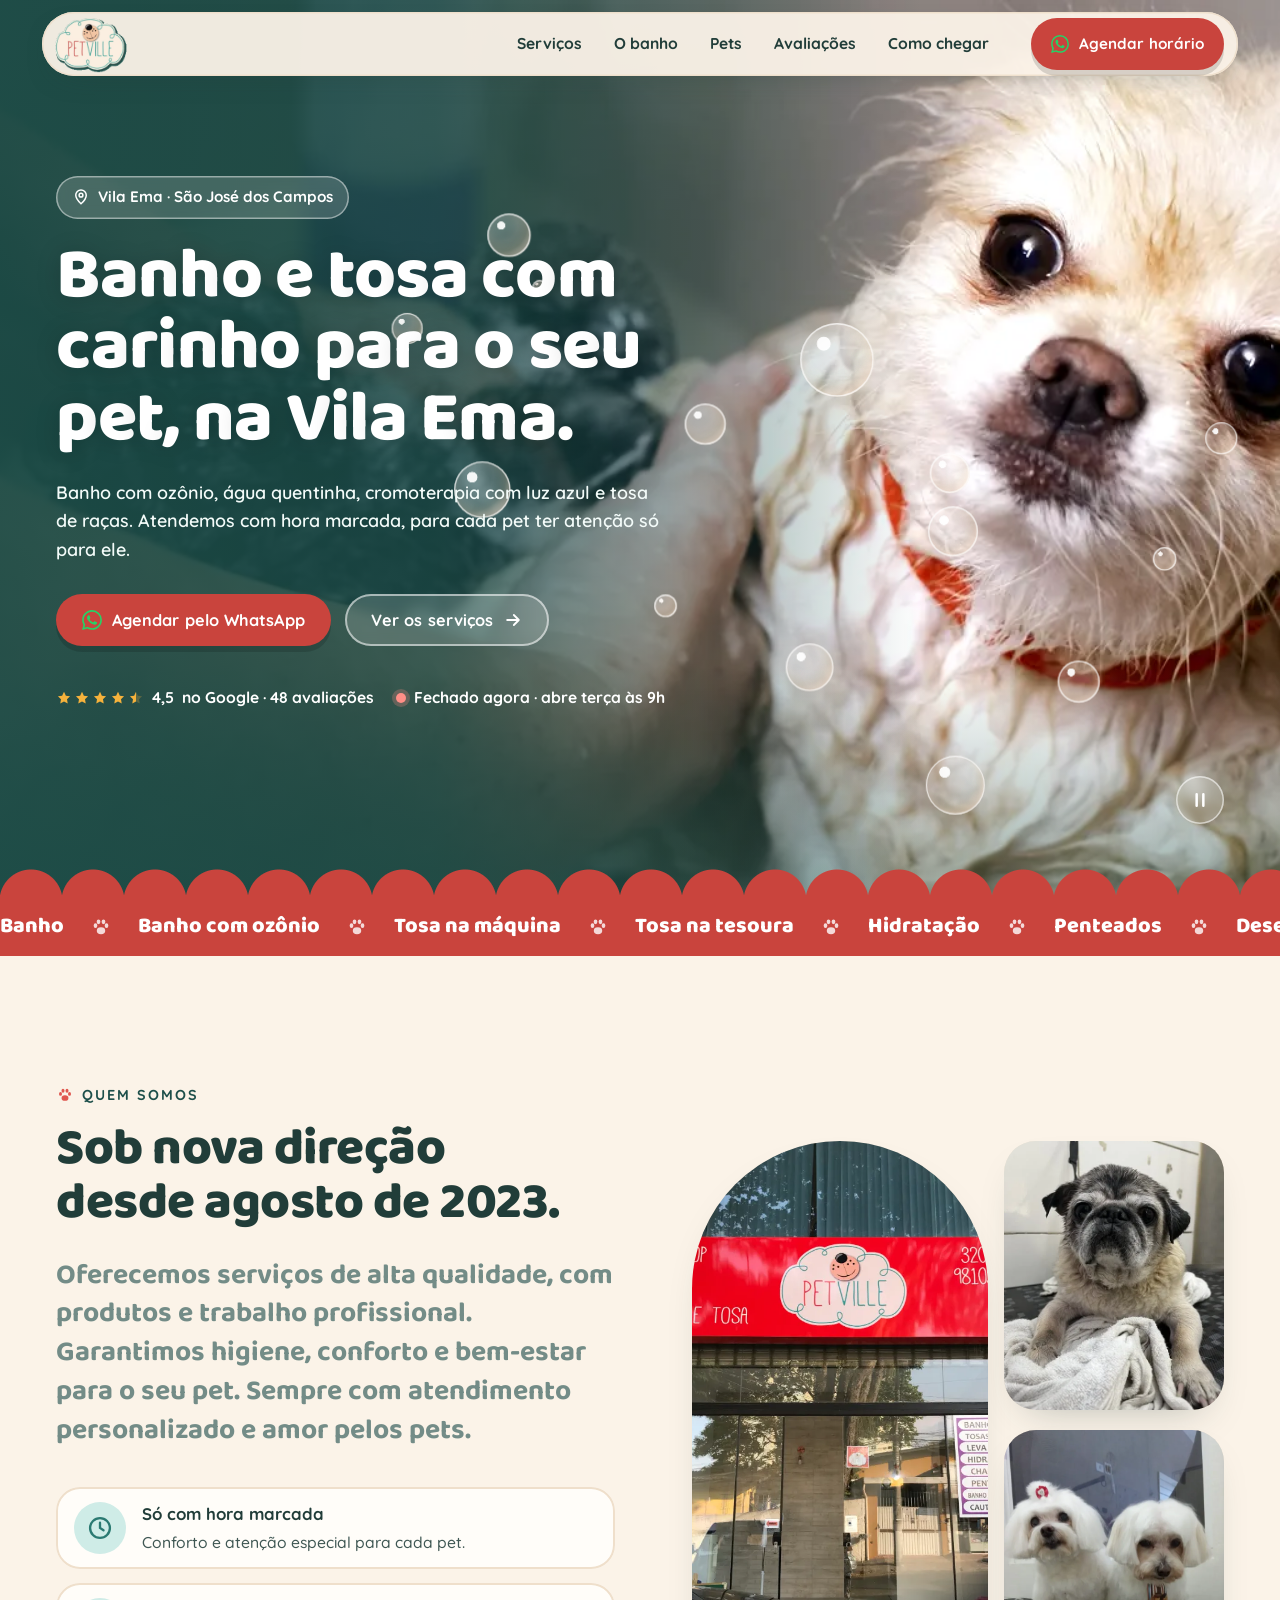
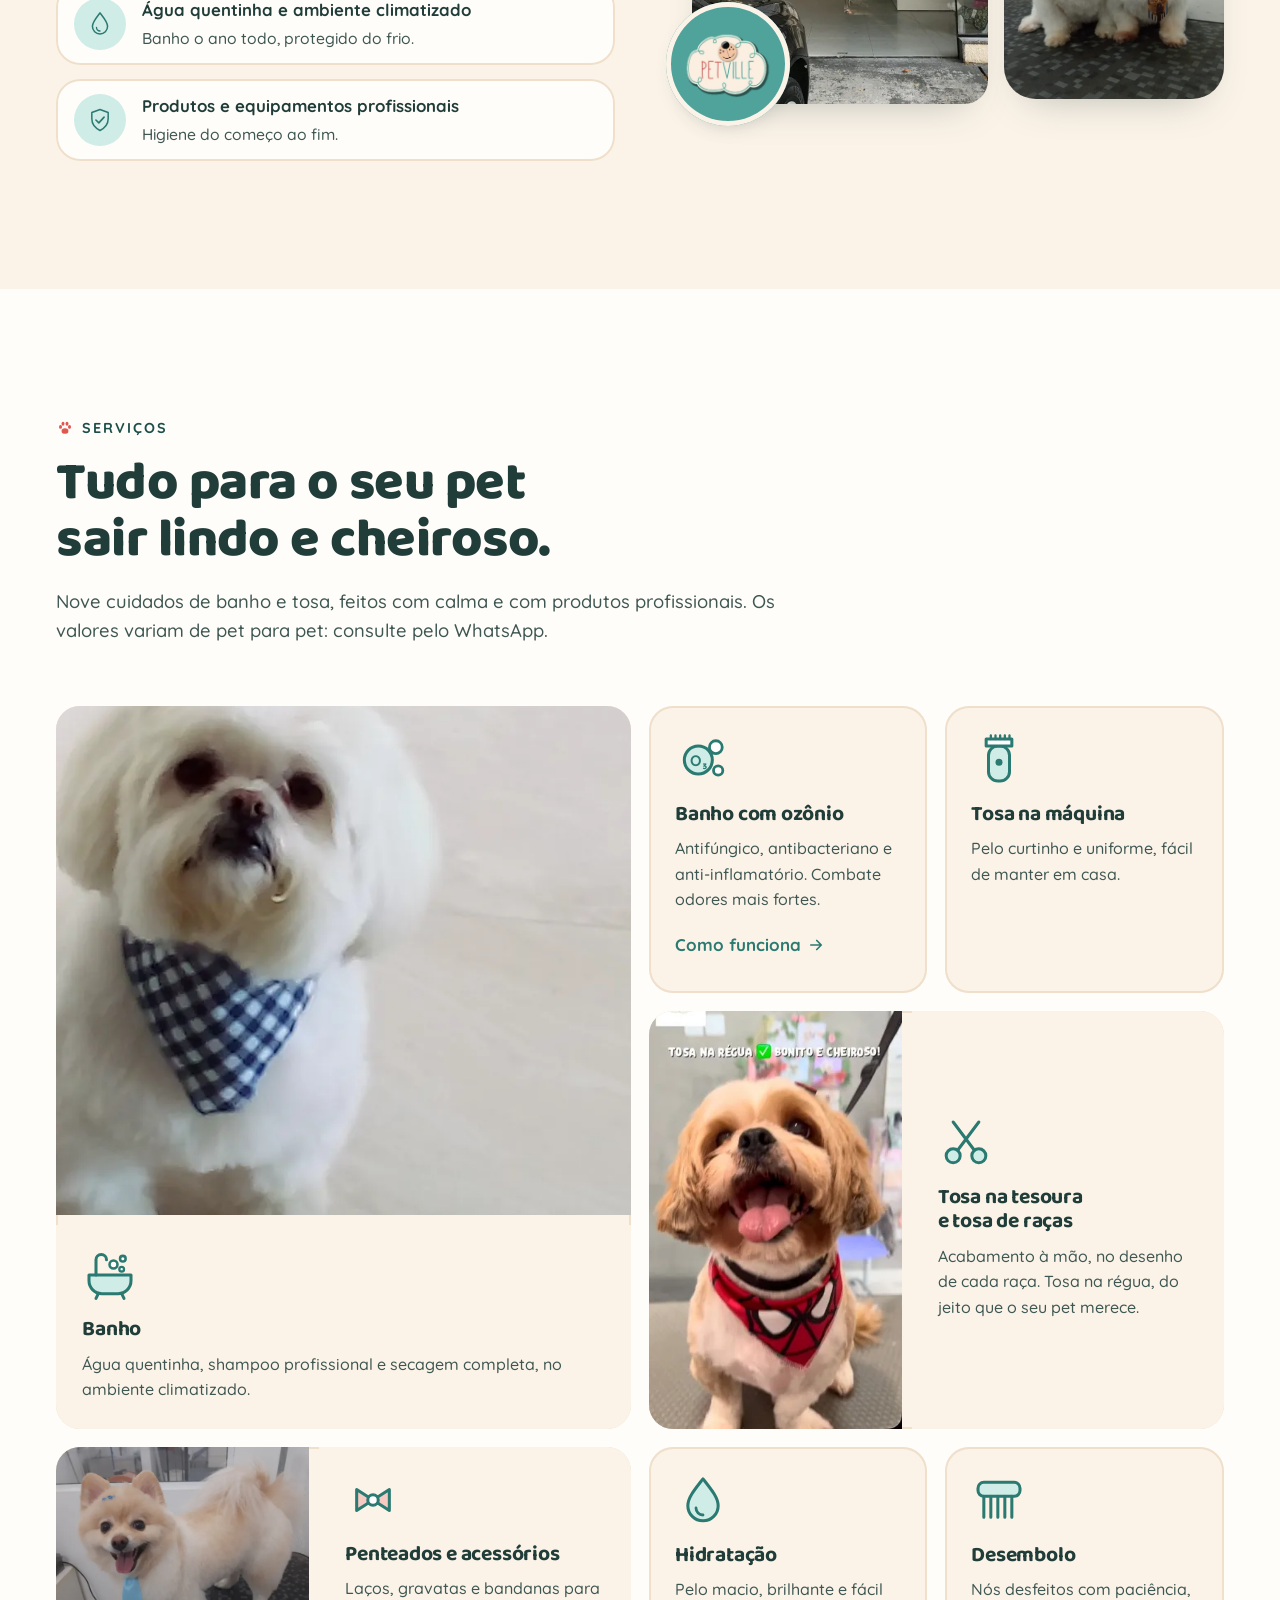
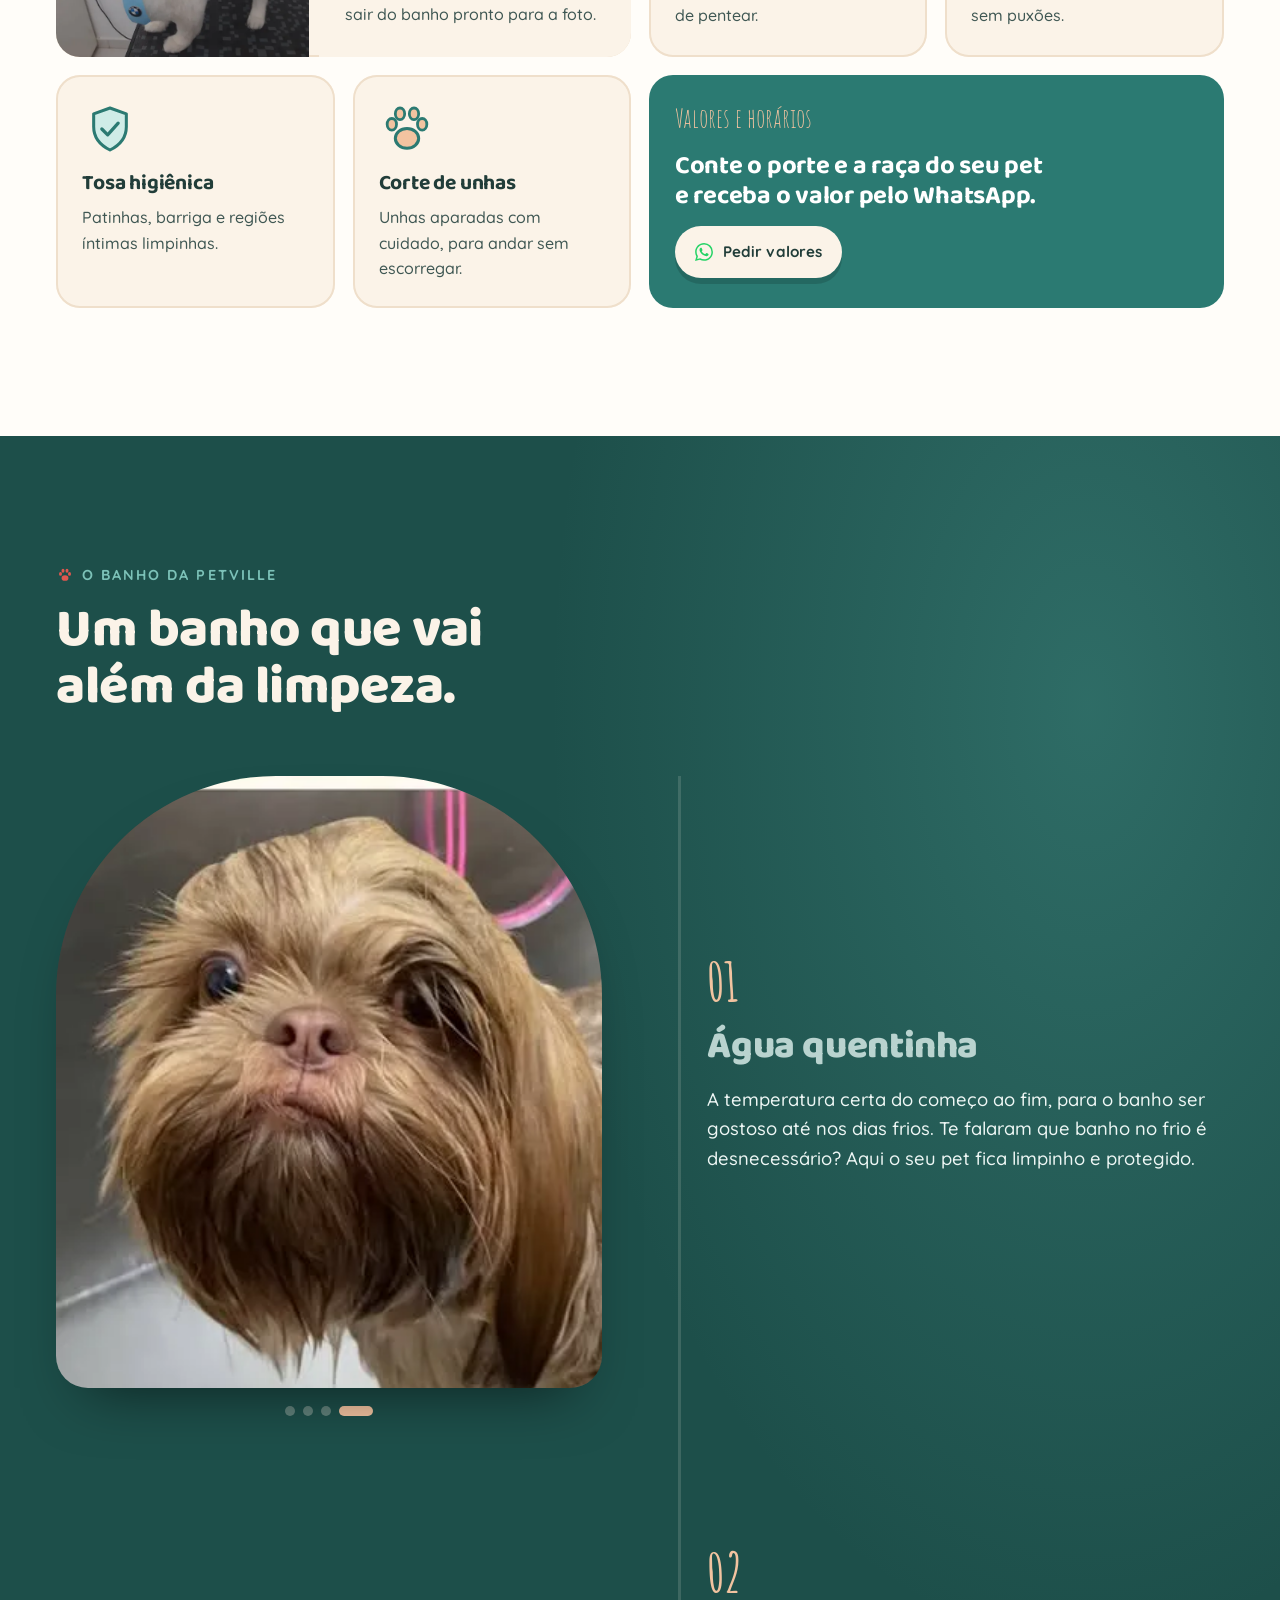
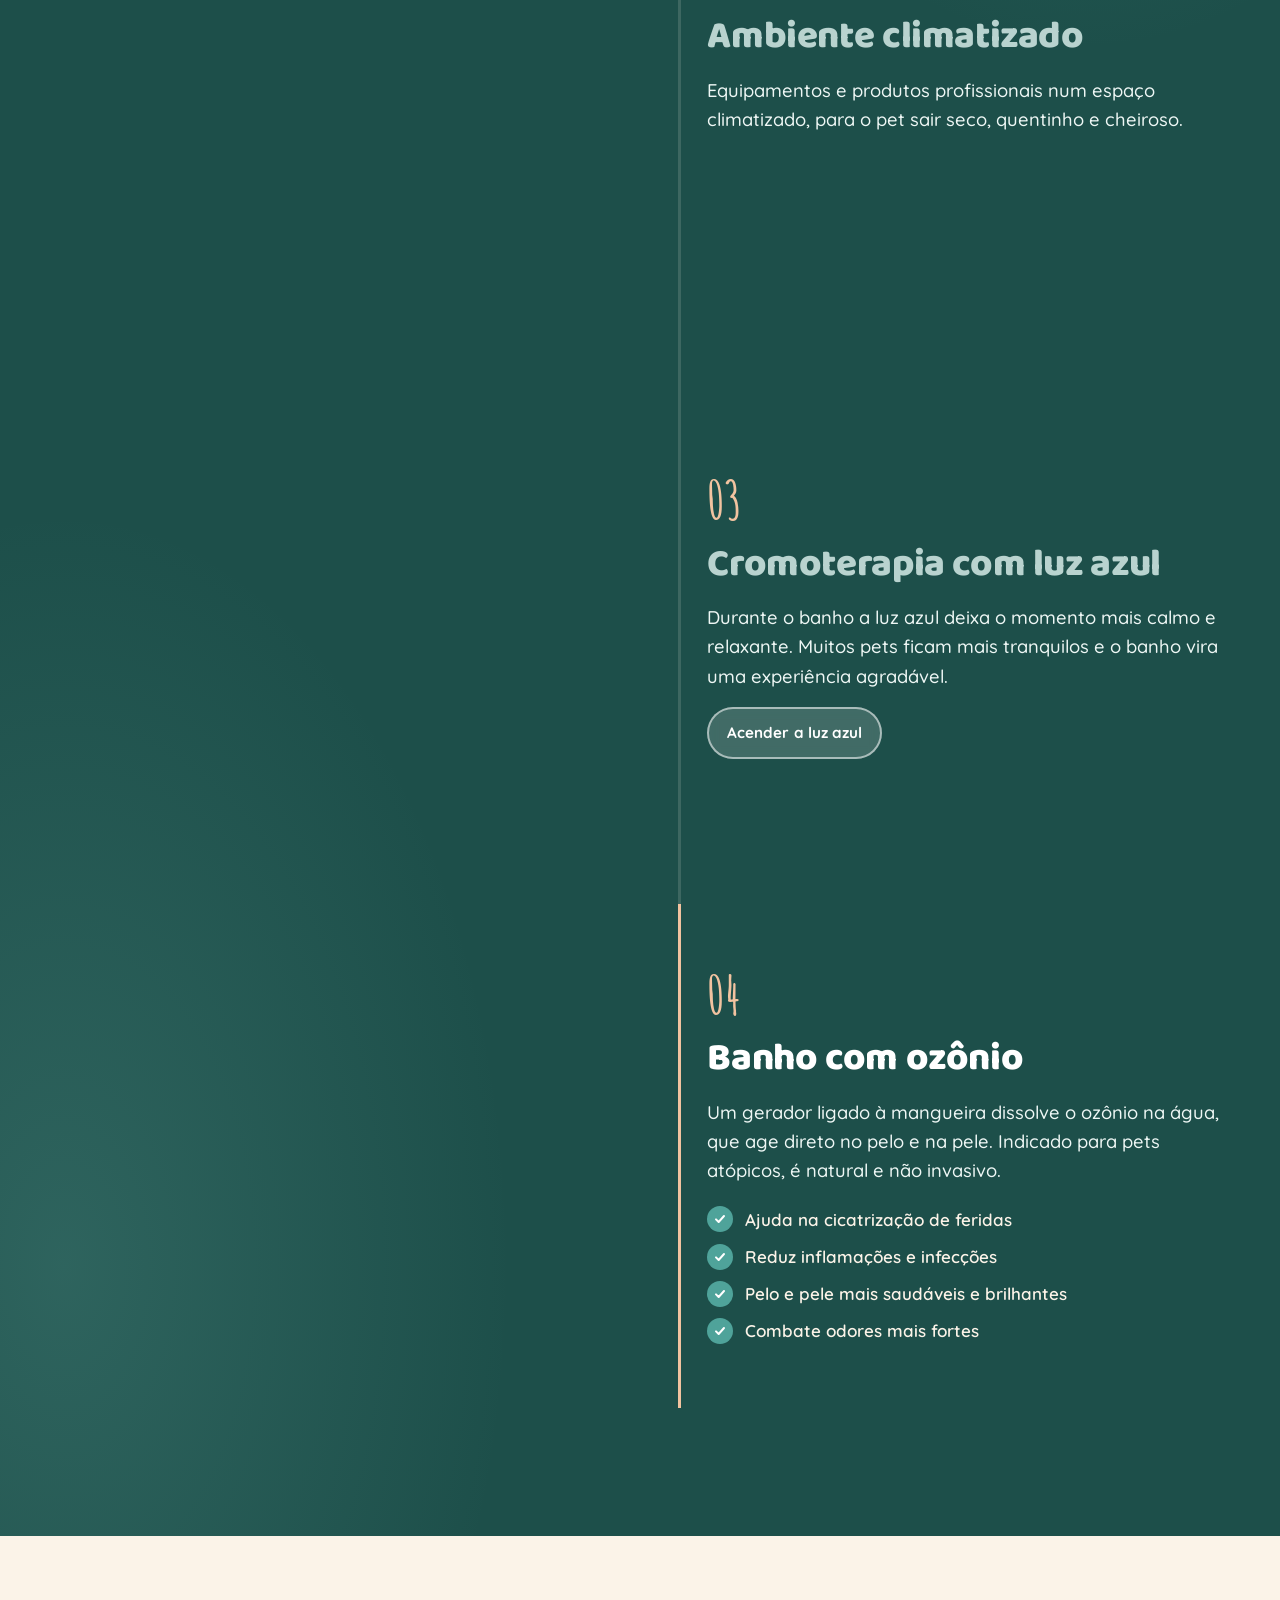
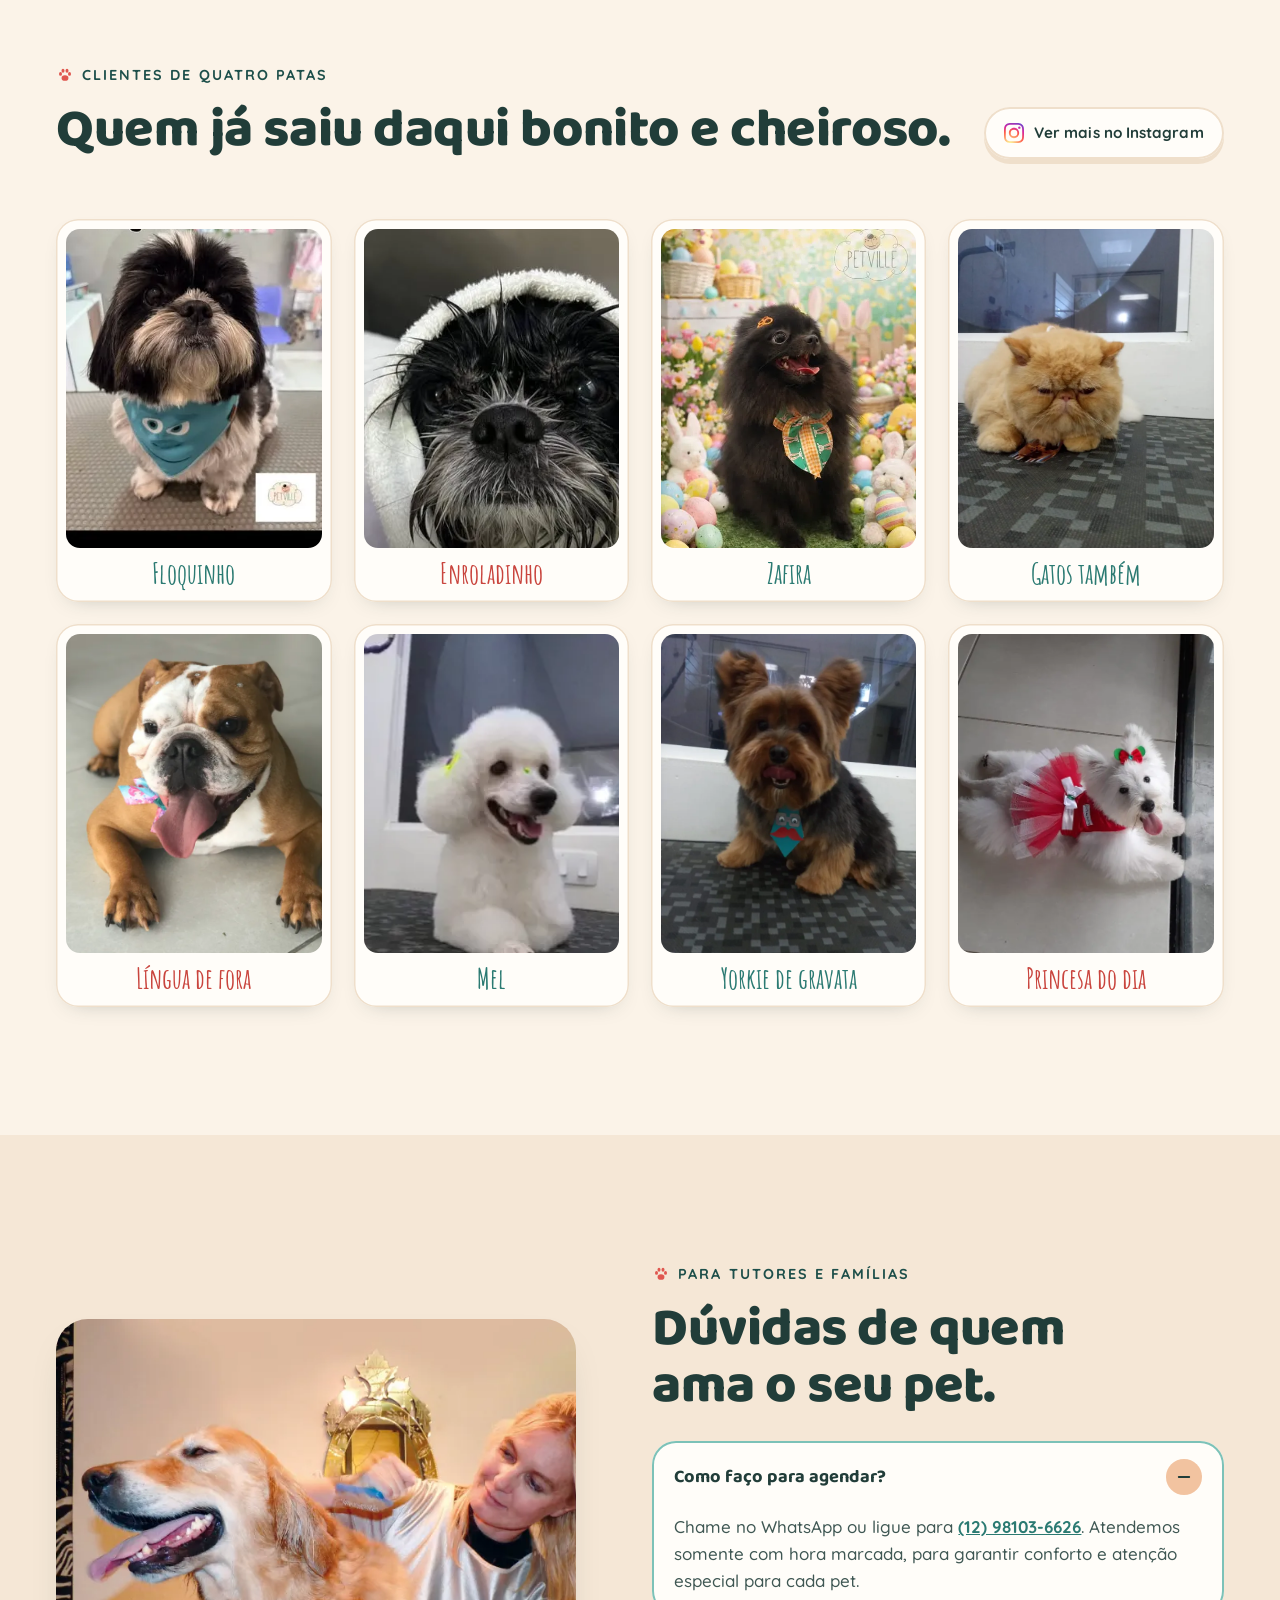
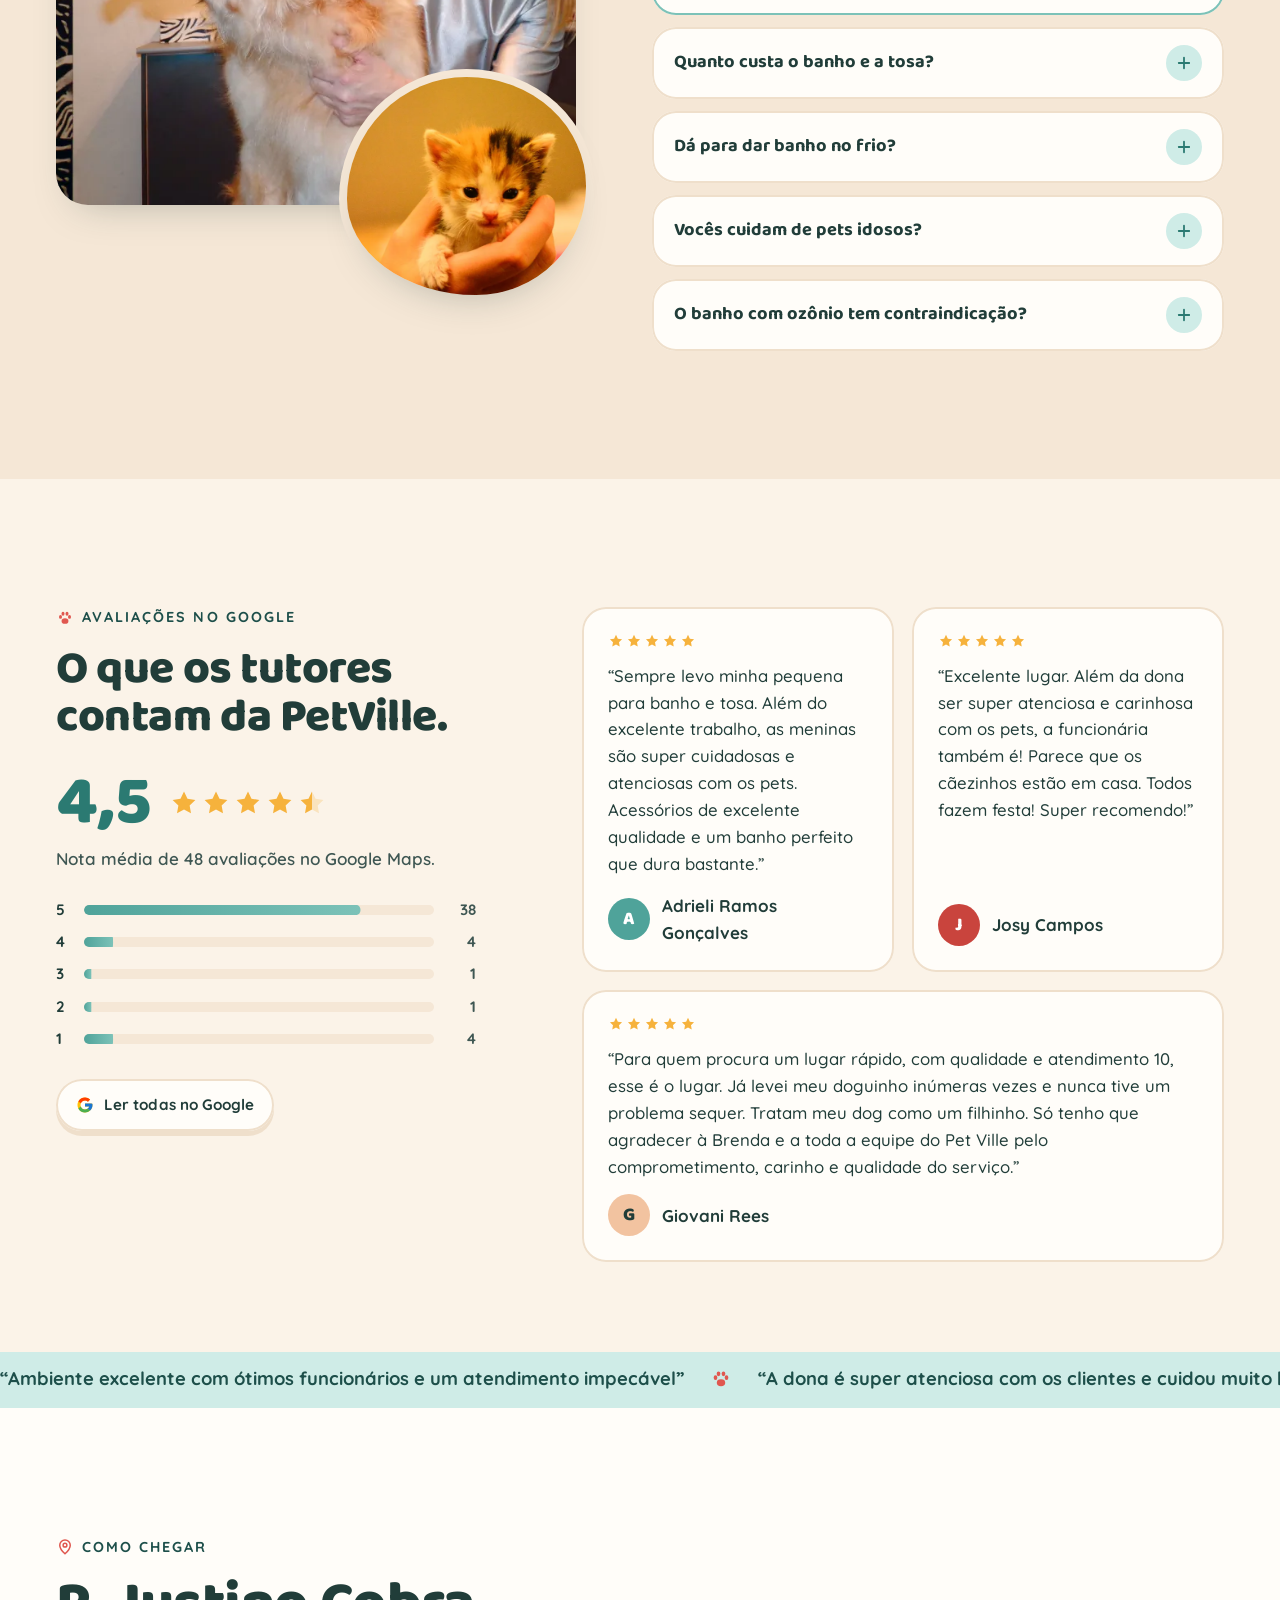
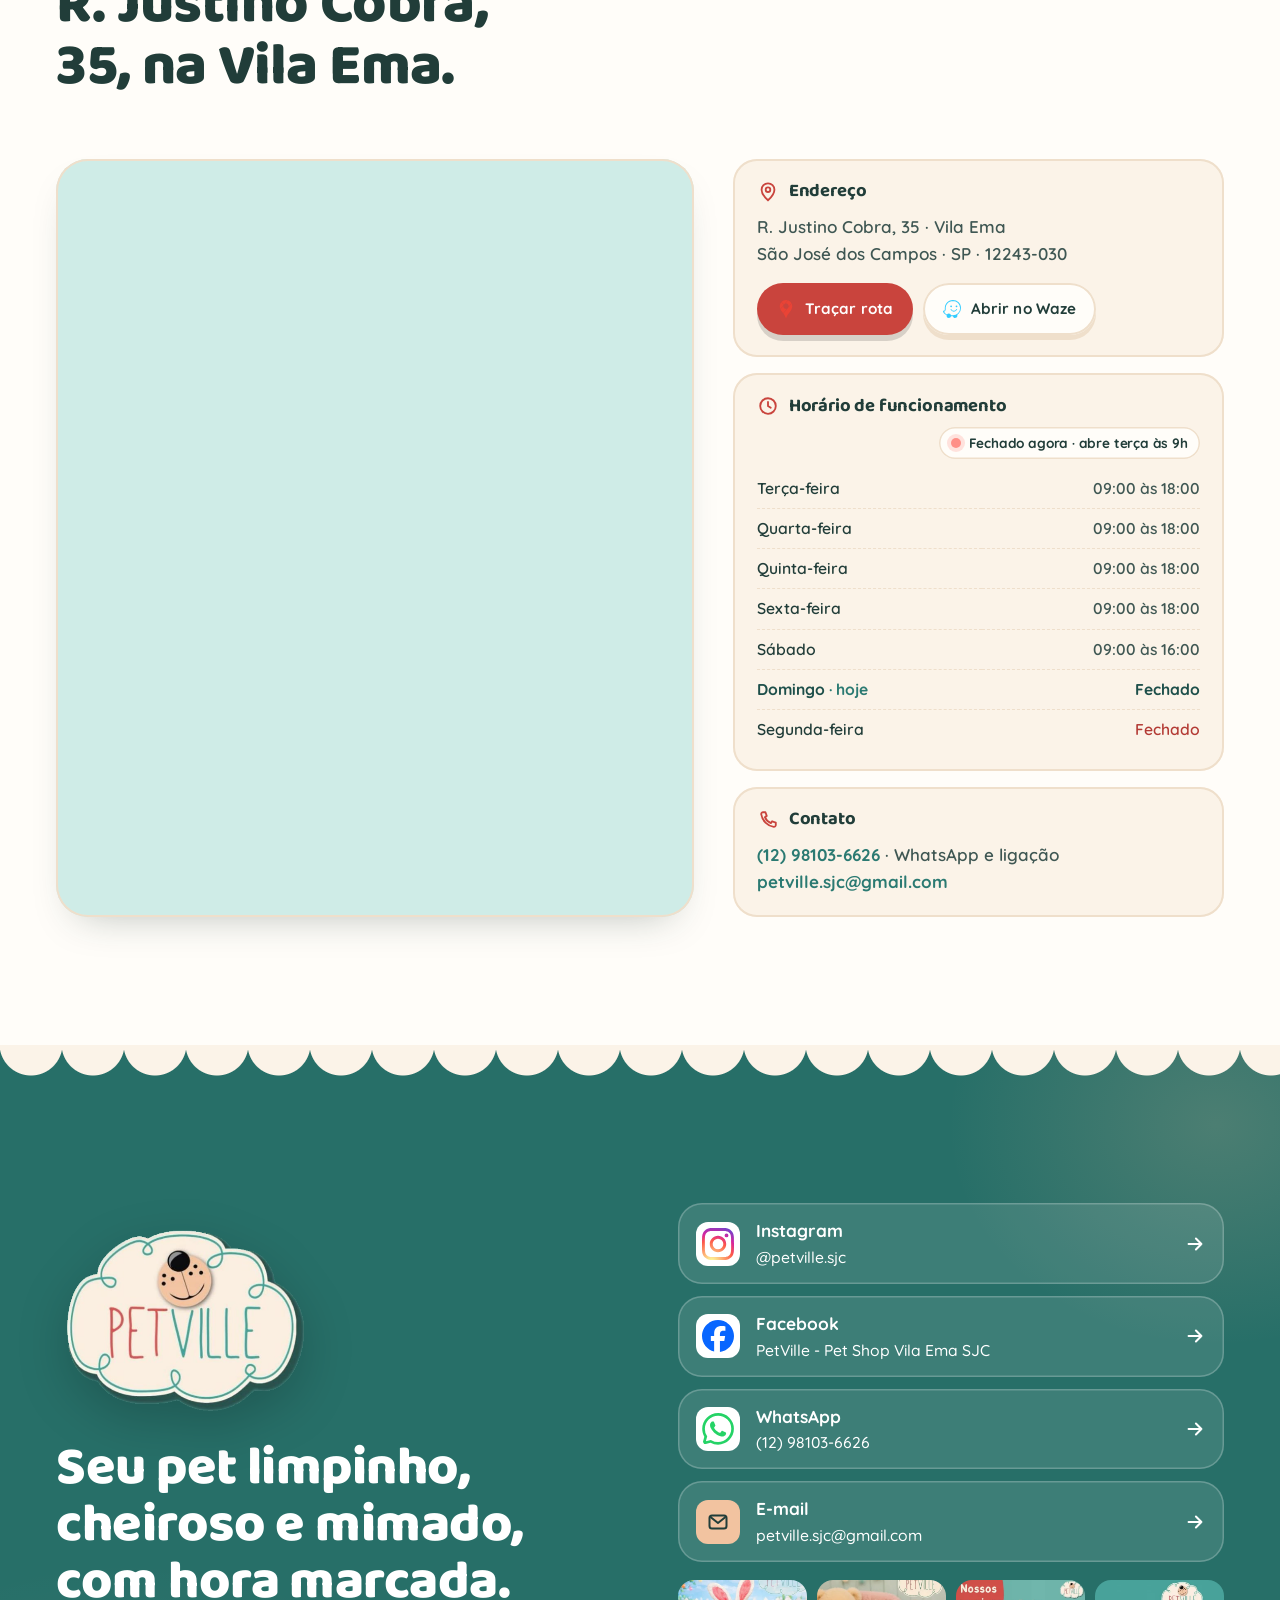
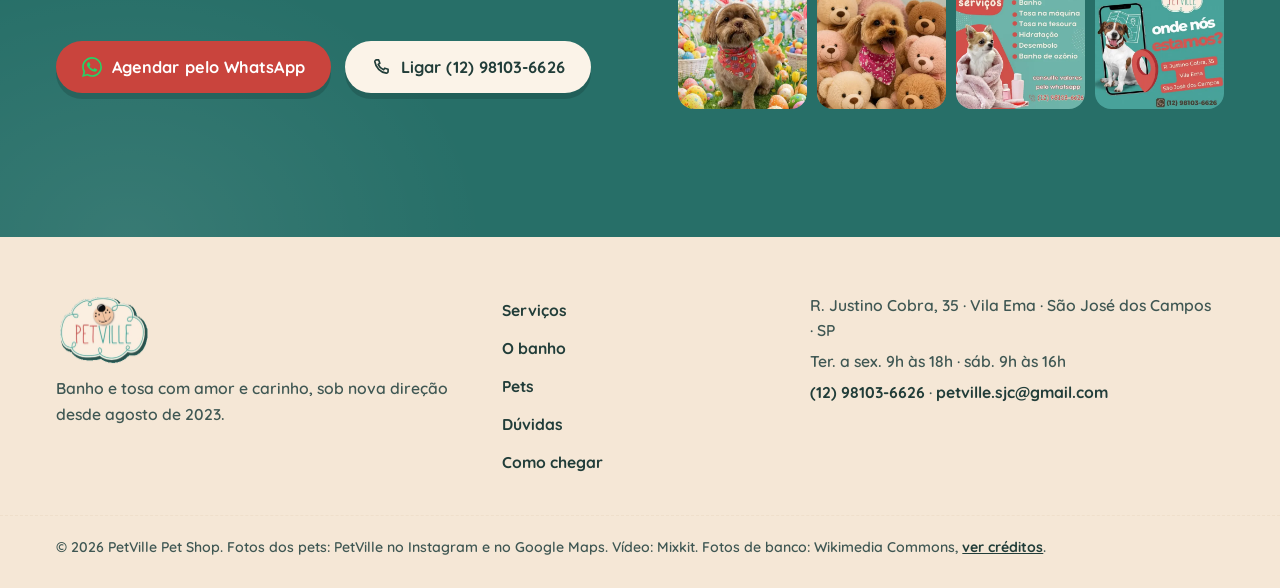
==== index.html @ aad0b42f "Site da PetVille Pet Shop Co-Authored-By: Claude Opus 5.5 <noreply@anthropic.com>" ====
<!doctype html>
<html lang="pt-BR" data-type="place" data-radius="round">
<head>
<meta charset="utf-8">
<meta name="viewport" content="width=device-width, initial-scale=1, viewport-fit=cover">
<title>PetVille Pet Shop · Banho e tosa com carinho na Vila Ema, São José dos Campos</title>
<meta name="description" content="Pet shop na Vila Ema, em São José dos Campos: banho com ozônio, água quentinha, cromoterapia com luz azul, tosa na máquina e na tesoura, hidratação e penteados. Sob nova direção desde agosto de 2023. Nota 4,5 no Google.">
<meta name="page-type" content="place">
<meta name="site-kind" content="other">
<meta name="page-kind" content="place">
<meta name="theme-color" content="#4fa39a">
<meta property="og:type" content="website">
<meta property="og:locale" content="pt_BR">
<meta property="og:title" content="PetVille Pet Shop · Banho e tosa com carinho na Vila Ema">
<meta property="og:description" content="Banho com ozônio, cromoterapia, tosa de raças, hidratação e penteados, sempre com hora marcada. R. Justino Cobra, 35, Vila Ema, São José dos Campos.">
<meta property="og:url" content="https://gustavox222.github.io/pet-ville/">
<meta property="og:image" content="https://gustavox222.github.io/pet-ville/share.jpg">
<link rel="canonical" href="https://gustavox222.github.io/pet-ville/">
<meta name="twitter:card" content="summary_large_image">
<link rel="icon" href="img/logo-square-180.png?v=1" type="image/png">
<link rel="apple-touch-icon" href="img/logo-square-180.png?v=1">
<link rel="preconnect" href="https://fonts.googleapis.com">
<link rel="preconnect" href="https://fonts.gstatic.com" crossorigin>
<link href="https://fonts.googleapis.com/css2?family=Amatic+SC:wght@700&family=Baloo+2:wght@600;700;800&family=Quicksand:wght@500;600;700&display=swap" rel="stylesheet">
<link rel="preload" as="image" href="img/hero-poster.webp?v=1">
<link rel="stylesheet" href="css/style.css?v=1">
<script>(function(d){d.classList.add('js','m-enter');if(window.matchMedia&&matchMedia('(prefers-reduced-motion: reduce)').matches)d.classList.add('reduce');setTimeout(function(){d.classList.add('ready');},3500);})(document.documentElement);</script>
<script type="application/ld+json">
{
  "@context": "https://schema.org",
  "@type": "PetStore",
  "name": "PetVille Pet Shop",
  "alternateName": "Pet Ville",
  "image": "https://gustavox222.github.io/pet-ville/share.jpg",
  "logo": "https://gustavox222.github.io/pet-ville/img/logo-square.png",
  "url": "https://gustavox222.github.io/pet-ville/",
  "telephone": "+55-12-98103-6626",
  "email": "petville.sjc@gmail.com",
  "description": "Sob nova direção desde agosto de 2023. Banho, banho com ozônio, tosa na máquina e na tesoura, tosa higiênica, hidratação, desembolo, penteados e corte de unhas.",
  "address": {"@type": "PostalAddress", "streetAddress": "R. Justino Cobra, 35 - Vila Ema", "addressLocality": "São José dos Campos", "addressRegion": "SP", "postalCode": "12243-030", "addressCountry": "BR"},
  "geo": {"@type": "GeoCoordinates", "latitude": -23.2055615, "longitude": -45.8999769},
  "openingHoursSpecification": [
    {"@type": "OpeningHoursSpecification", "dayOfWeek": ["Tuesday","Wednesday","Thursday","Friday"], "opens": "09:00", "closes": "18:00"},
    {"@type": "OpeningHoursSpecification", "dayOfWeek": "Saturday", "opens": "09:00", "closes": "16:00"}
  ],
  "aggregateRating": {"@type": "AggregateRating", "ratingValue": "4.5", "reviewCount": "48"},
  "sameAs": ["https://www.instagram.com/petville.sjc/", "https://www.facebook.com/p/PetVille-Pet-Shop-Vila-Ema-SJC-61555974672707/"]
}
</script>
</head>
<body>
<!-- PetVille Pet Shop · place · cores da própria logo: verde-água #4fa39a, creme da nuvem #fbf3e8, coral do "PET" #e0574f, pêssego do focinho #f2c3a0
     Baloo 2 (títulos, redonda e fofa) + Quicksand (texto) + Amatic SC (o traço fino e alto do letreiro da logo, só em etiquetas)
     Hero: vídeo de banho em tela cheia (Mixkit) + borda de nuvem + bolhas de sabão que estouram no toque
     Momentos: (1) a biografia que se colore palavra por palavra; (2) o banho em quatro capítulos com a foto que troca e a luz azul que acende.
     21st-style: bento de serviços com holofote no cursor, faixa corrida de serviços e de elogios, acordeão com mola (Motion). -->
<a class="skip" href="#conteudo">Pular para o conteúdo</a>

<svg width="0" height="0" style="position:absolute" aria-hidden="true">
  <symbol id="i-arrow" viewBox="0 0 24 24"><path d="M5 12h14M13 6l6 6-6 6" fill="none" stroke="currentColor" stroke-width="2.2" stroke-linecap="round" stroke-linejoin="round"/></symbol>
  <symbol id="i-star" viewBox="0 0 24 24"><path d="M12 2.8l2.8 5.8 6.3.9-4.6 4.4 1.1 6.3L12 17.2l-5.6 3 1.1-6.3L2.9 9.5l6.3-.9z" fill="currentColor"/></symbol>
  <symbol id="i-pin" viewBox="0 0 24 24"><path d="M12 21s-7-6.2-7-11.5A7 7 0 0 1 19 9.5C19 14.8 12 21 12 21z" fill="none" stroke="currentColor" stroke-width="2"/><circle cx="12" cy="9.5" r="2.5" fill="none" stroke="currentColor" stroke-width="2"/></symbol>
  <symbol id="i-phone" viewBox="0 0 24 24"><path d="M6.6 3.5h2.6l1.4 4-2 1.4a12 12 0 0 0 6.5 6.5l1.4-2 4 1.4v2.6a2 2 0 0 1-2.2 2A16.5 16.5 0 0 1 4.6 5.7a2 2 0 0 1 2-2.2z" fill="none" stroke="currentColor" stroke-width="2" stroke-linejoin="round"/></symbol>
  <symbol id="i-clock" viewBox="0 0 24 24"><circle cx="12" cy="12" r="8.5" fill="none" stroke="currentColor" stroke-width="2"/><path d="M12 7.5V12l3 2" fill="none" stroke="currentColor" stroke-width="2" stroke-linecap="round"/></symbol>
  <symbol id="i-mail" viewBox="0 0 24 24"><rect x="3.5" y="5.5" width="17" height="13" rx="2.5" fill="none" stroke="currentColor" stroke-width="2"/><path d="M4.5 7l7.5 6 7.5-6" fill="none" stroke="currentColor" stroke-width="2" stroke-linejoin="round"/></symbol>
  <symbol id="i-paw" viewBox="0 0 24 24"><ellipse cx="12" cy="16" rx="4.6" ry="3.8" fill="currentColor"/><ellipse cx="6" cy="10.5" rx="2" ry="2.5" fill="currentColor"/><ellipse cx="18" cy="10.5" rx="2" ry="2.5" fill="currentColor"/><ellipse cx="9.3" cy="6.3" rx="2" ry="2.6" fill="currentColor"/><ellipse cx="14.7" cy="6.3" rx="2" ry="2.6" fill="currentColor"/></symbol>
  <symbol id="i-pause" viewBox="0 0 24 24"><path d="M8 5v14M16 5v14" stroke="currentColor" stroke-width="3" stroke-linecap="round"/></symbol>
  <symbol id="i-play" viewBox="0 0 24 24"><path d="M8 5.5v13l10.5-6.5z" fill="currentColor"/></symbol>
  <symbol id="i-plus" viewBox="0 0 24 24"><path class="v" d="M12 5v14" stroke="currentColor" stroke-width="2.4" stroke-linecap="round"/><path d="M5 12h14" stroke="currentColor" stroke-width="2.4" stroke-linecap="round"/></symbol>
  <!-- serviços -->
  <symbol id="s-banho" viewBox="0 0 48 48"><path d="M6 24h36v5a11 11 0 0 1-11 11H17A11 11 0 0 1 6 29z" fill="#cfece7" stroke="currentColor" stroke-width="2.6" stroke-linejoin="round"/><path d="M12 24V11a4.5 4.5 0 0 1 9 0" fill="none" stroke="currentColor" stroke-width="2.6" stroke-linecap="round"/><circle cx="27" cy="15" r="3.4" fill="#fff" stroke="currentColor" stroke-width="2.2"/><circle cx="35" cy="10" r="2.4" fill="#fff" stroke="currentColor" stroke-width="2.2"/><circle cx="34" cy="19" r="2" fill="#fff" stroke="currentColor" stroke-width="2"/><path d="M14 40l-2 4M34 40l2 4" stroke="currentColor" stroke-width="2.6" stroke-linecap="round"/></symbol>
  <symbol id="s-ozonio" viewBox="0 0 48 48"><circle cx="20" cy="24" r="12" fill="#cfece7" stroke="currentColor" stroke-width="2.6"/><circle cx="35" cy="13" r="5.5" fill="#fff" stroke="currentColor" stroke-width="2.4"/><circle cx="37" cy="33" r="4" fill="#fff" stroke="currentColor" stroke-width="2.4"/><text x="20" y="29" text-anchor="middle" font-family="Baloo 2, sans-serif" font-weight="800" font-size="13" fill="currentColor">O₃</text></symbol>
  <symbol id="s-maquina" viewBox="0 0 48 48"><rect x="15" y="12" width="18" height="30" rx="8" fill="#cfece7" stroke="currentColor" stroke-width="2.6"/><path d="M13 6h22v6H13z" fill="#fff" stroke="currentColor" stroke-width="2.6" stroke-linejoin="round"/><path d="M17 6V3M21 6V3M25 6V3M29 6V3M33 6V3" stroke="currentColor" stroke-width="2" stroke-linecap="round"/><circle cx="24" cy="26" r="3" fill="currentColor"/></symbol>
  <symbol id="s-tesoura" viewBox="0 0 48 48"><circle cx="13" cy="35" r="6" fill="#cfece7" stroke="currentColor" stroke-width="2.6"/><circle cx="35" cy="35" r="6" fill="#cfece7" stroke="currentColor" stroke-width="2.6"/><path d="M17 30L35 6M31 30L13 6" stroke="currentColor" stroke-width="2.6" stroke-linecap="round"/></symbol>
  <symbol id="s-penteado" viewBox="0 0 48 48"><path d="M24 24l-14-9v18zM24 24l14-9v18z" fill="#f7c9c3" stroke="currentColor" stroke-width="2.6" stroke-linejoin="round"/><circle cx="24" cy="24" r="4.5" fill="#fff" stroke="currentColor" stroke-width="2.6"/></symbol>
  <symbol id="s-hidrata" viewBox="0 0 48 48"><path d="M24 5c7 9 13 16 13 23a13 13 0 0 1-26 0c0-7 6-14 13-23z" fill="#cfece7" stroke="currentColor" stroke-width="2.6" stroke-linejoin="round"/><path d="M18 30a6 6 0 0 0 6 6" fill="none" stroke="currentColor" stroke-width="2.4" stroke-linecap="round"/></symbol>
  <symbol id="s-desembolo" viewBox="0 0 48 48"><rect x="6" y="8" width="36" height="12" rx="5" fill="#cfece7" stroke="currentColor" stroke-width="2.6"/><path d="M11 20v18M17 20v18M23 20v18M29 20v18M35 20v18" stroke="currentColor" stroke-width="2.6" stroke-linecap="round"/></symbol>
  <symbol id="s-higienica" viewBox="0 0 48 48"><path d="M24 6l14 5v11c0 9-6 16-14 20-8-4-14-11-14-20V11z" fill="#cfece7" stroke="currentColor" stroke-width="2.6" stroke-linejoin="round"/><path d="M17 24l5 5 9-10" fill="none" stroke="currentColor" stroke-width="2.8" stroke-linecap="round" stroke-linejoin="round"/></symbol>
  <symbol id="s-unhas" viewBox="0 0 48 48"><ellipse cx="24" cy="32" rx="10" ry="8.5" fill="#f2c3a0" stroke="currentColor" stroke-width="2.6"/><ellipse cx="11" cy="20" rx="4" ry="5" fill="#f2c3a0" stroke="currentColor" stroke-width="2.4"/><ellipse cx="37" cy="20" rx="4" ry="5" fill="#f2c3a0" stroke="currentColor" stroke-width="2.4"/><ellipse cx="18" cy="11" rx="4" ry="5" fill="#f2c3a0" stroke="currentColor" stroke-width="2.4"/><ellipse cx="30" cy="11" rx="4" ry="5" fill="#f2c3a0" stroke="currentColor" stroke-width="2.4"/></symbol>
</svg>

<header class="nav" data-nav>
  <div class="wrap nav__in">
    <a class="nav__logo" href="#inicio" aria-label="PetVille Pet Shop, início"><img src="img/logo-192.png?v=1" width="96" height="72" alt="PetVille"></a>
    <nav class="nav__links" aria-label="Seções">
      <a href="#servicos">Serviços</a>
      <a href="#banho">O banho</a>
      <a href="#pets">Pets</a>
      <a href="#avaliacoes">Avaliações</a>
      <a href="#visite">Como chegar</a>
    </nav>
    <a class="btn btn--coral btn--sm nav__cta" href="https://wa.me/5512981036626?text=Ol%C3%A1%2C%20PetVille!%20Quero%20agendar%20um%20hor%C3%A1rio%20para%20o%20meu%20pet." target="_blank" rel="noopener" data-magnetic><img src="img/icons/whatsapp.svg" width="18" height="18" alt="">Agendar horário</a>
    <button class="nav__menu" type="button" aria-expanded="false" aria-controls="menu" data-menu-btn><span></span><span></span><span class="sr">Abrir menu</span></button>
  </div>
</header>

<div class="menu" id="menu" data-menu hidden>
  <nav aria-label="Menu">
    <a href="#servicos">Serviços</a>
    <a href="#banho">O banho</a>
    <a href="#pets">Pets</a>
    <a href="#familia">Dúvidas</a>
    <a href="#avaliacoes">Avaliações</a>
    <a href="#visite">Como chegar</a>
  </nav>
  <a class="btn btn--coral" href="https://wa.me/5512981036626?text=Ol%C3%A1%2C%20PetVille!%20Quero%20agendar%20um%20hor%C3%A1rio%20para%20o%20meu%20pet." target="_blank" rel="noopener"><img loading="lazy" src="img/icons/whatsapp.svg" width="20" height="20" alt="">Agendar pelo WhatsApp</a>
  <p class="menu__foot">R. Justino Cobra, 35 · Vila Ema · (12) 98103-6626</p>
</div>

<main id="conteudo">

  <!-- ===================================================== HERO -->
  <section class="hero" id="inicio" data-enter>
    <div class="hero__media" aria-hidden="true">
      <!-- vídeo: Mixkit 45886 "Small pomeranian being washed in a tub by a groomer" (licença gratuita Mixkit) -->
      <video class="hero__video" data-hero-video autoplay muted loop playsinline preload="auto" poster="img/hero-poster.webp?v=1">
        <source src="video/hero-720.mp4?v=1" type="video/mp4">
      </video>
    </div>
    <div class="hero__shade" aria-hidden="true"></div>
    <div class="hero__bubbles" data-bubbles aria-hidden="true"></div>

    <div class="wrap hero__in">
      <div class="hero__copy">
        <p class="chip chip--glass" data-hero-item><svg aria-hidden="true"><use href="#i-pin"/></svg>Vila Ema · São José dos Campos</p>
        <h1 class="hero__title" data-hero-title>Banho e tosa com carinho para o seu pet, na Vila Ema.</h1>
        <p class="hero__lead" data-hero-item>Banho com ozônio, água quentinha, cromoterapia com luz azul e tosa de raças. Atendemos com hora marcada, para cada pet ter atenção só para ele.</p>
        <div class="hero__actions" data-hero-item>
          <a class="btn btn--coral" href="https://wa.me/5512981036626?text=Ol%C3%A1%2C%20PetVille!%20Quero%20agendar%20um%20banho%20para%20o%20meu%20pet." target="_blank" rel="noopener" data-magnetic><img src="img/icons/whatsapp.svg" width="20" height="20" alt="">Agendar pelo WhatsApp</a>
          <a class="btn btn--glass" href="#servicos">Ver os serviços<svg aria-hidden="true"><use href="#i-arrow"/></svg></a>
        </div>
        <ul class="hero__facts" data-hero-item>
          <li><a href="#avaliacoes"><span class="stars" aria-hidden="true"><svg><use href="#i-star"/></svg><svg><use href="#i-star"/></svg><svg><use href="#i-star"/></svg><svg><use href="#i-star"/></svg><svg class="half"><use href="#i-star"/></svg></span><b>4,5</b> no Google · 48 avaliações</a></li>
          <li><span class="open" data-open-status><span class="open__dot"></span><span data-open-text>Ter. a sex. 9h às 18h · sáb. 9h às 16h</span></span></li>
        </ul>
      </div>
    </div>

    <button class="hero__pause" type="button" data-video-toggle aria-pressed="false" aria-label="Pausar o vídeo"><svg aria-hidden="true"><use href="#i-pause"/></svg></button>
    <div class="cloud-edge" aria-hidden="true"></div>
  </section>

  <!-- faixa corrida -->
  <div class="ribbon" aria-hidden="true">
    <div class="ribbon__track">
      <span>Banho</span><i></i><span>Banho com ozônio</span><i></i><span>Tosa na máquina</span><i></i><span>Tosa na tesoura</span><i></i><span>Hidratação</span><i></i><span>Penteados</span><i></i><span>Desembolo</span><i></i><span>Tosa higiênica</span><i></i><span>Corte de unhas</span><i></i>
      <span>Banho</span><i></i><span>Banho com ozônio</span><i></i><span>Tosa na máquina</span><i></i><span>Tosa na tesoura</span><i></i><span>Hidratação</span><i></i><span>Penteados</span><i></i><span>Desembolo</span><i></i><span>Tosa higiênica</span><i></i><span>Corte de unhas</span><i></i>
    </div>
  </div>

  <!-- ===================================================== SOBRE -->
  <section class="about" id="sobre">
    <div class="wrap about__grid">
      <div class="about__copy">
        <p class="eyebrow"><svg aria-hidden="true"><use href="#i-paw"/></svg>Quem somos</p>
        <h2>Sob nova direção desde agosto de 2023.</h2>
        <p class="about__bio" data-words>Oferecemos serviços de alta qualidade, com produtos e trabalho profissional. Garantimos higiene, conforto e bem-estar para o seu pet. Sempre com atendimento personalizado e amor pelos pets.</p>
        <ul class="perks">
          <li><span class="perks__ic"><svg aria-hidden="true"><use href="#i-clock"/></svg></span><div><b>Só com hora marcada</b><span>Conforto e atenção especial para cada pet.</span></div></li>
          <li><span class="perks__ic"><svg aria-hidden="true" viewBox="0 0 48 48"><use href="#s-hidrata"/></svg></span><div><b>Água quentinha e ambiente climatizado</b><span>Banho o ano todo, protegido do frio.</span></div></li>
          <li><span class="perks__ic"><svg aria-hidden="true" viewBox="0 0 48 48"><use href="#s-higienica"/></svg></span><div><b>Produtos e equipamentos profissionais</b><span>Higiene do começo ao fim.</span></div></li>
        </ul>
      </div>
      <div class="about__photos">
        <figure class="ph ph--shop"><img loading="lazy" src="img/loja/fachada-700.webp?v=1" srcset="img/loja/fachada-700.webp?v=1 700w, img/loja/fachada.webp?v=1 1400w" sizes="(max-width: 760px) 92vw, 30vw" width="700" height="933" alt="Fachada vermelha da PetVille, com o letreiro da nuvem e a vitrine de banho e tosa" data-source="client" data-subject="fachada"></figure>
        <figure class="ph ph--a"><img loading="lazy" src="img/pets/luk.webp?v=1" width="480" height="640" alt="Luk, um pug idoso, descansando sobre a toalha depois do banho" data-source="client" data-subject="pet"></figure>
        <figure class="ph ph--b"><img loading="lazy" src="img/pets/malteses-640.webp?v=1" srcset="img/pets/malteses-640.webp?v=1 640w, img/pets/malteses.webp?v=1 872w" sizes="(max-width: 760px) 45vw, 18vw" width="640" height="851" alt="Dois malteses branquinhos, de laço e gravata, depois da tosa" data-source="client" data-subject="pet"></figure>
        <span class="sticker" aria-hidden="true"><img src="img/logo-192.png?v=1" width="96" height="72" alt=""></span>
      </div>
    </div>
  </section>

  <!-- ===================================================== SERVIÇOS -->
  <section class="services" id="servicos">
    <div class="wrap">
      <div class="head">
        <p class="eyebrow"><svg aria-hidden="true"><use href="#i-paw"/></svg>Serviços</p>
        <h2>Tudo para o seu pet sair lindo e cheiroso.</h2>
        <p class="head__lead">Nove cuidados de banho e tosa, feitos com calma e com produtos profissionais. Os valores variam de pet para pet: consulte pelo WhatsApp.</p>
      </div>

      <div class="bento" data-spotlight>
        <article class="card card--photo b-banho">
          <img loading="lazy" src="img/pets/maltes-xadrez-700.webp?v=1" srcset="img/pets/maltes-xadrez-700.webp?v=1 700w, img/pets/maltes-xadrez.webp?v=1 1200w" sizes="(max-width: 1100px) 92vw, 44vw" width="700" height="933" alt="Maltês branquinho de bandana xadrez azul, recém-saído do banho" data-source="client" data-subject="banho">
          <div class="card__body">
            <svg class="card__ic" aria-hidden="true" viewBox="0 0 48 48"><use href="#s-banho"/></svg>
            <h3>Banho</h3>
            <p>Água quentinha, shampoo profissional e secagem completa, no ambiente climatizado.</p>
          </div>
        </article>
        <article class="card b-oz">
          <svg class="card__ic" aria-hidden="true" viewBox="0 0 48 48"><use href="#s-ozonio"/></svg>
          <h3>Banho com ozônio</h3>
          <p>Antifúngico, antibacteriano e anti-inflamatório. Combate odores mais fortes.</p>
          <a class="card__link" href="#banho">Como funciona<svg aria-hidden="true"><use href="#i-arrow"/></svg></a>
        </article>
        <article class="card b-maq">
          <svg class="card__ic" aria-hidden="true" viewBox="0 0 48 48"><use href="#s-maquina"/></svg>
          <h3>Tosa na máquina</h3>
          <p>Pelo curtinho e uniforme, fácil de manter em casa.</p>
        </article>
        <article class="card card--photo card--side b-tes">
          <img loading="lazy" src="img/pets/tosa-regua.webp?v=1" width="360" height="595" alt="Cachorro de pelo caramelo sorrindo, de bandana, depois da tosa na tesoura" data-source="client" data-subject="tosa">
          <div class="card__body">
            <svg class="card__ic" aria-hidden="true" viewBox="0 0 48 48"><use href="#s-tesoura"/></svg>
            <h3>Tosa na tesoura e tosa de raças</h3>
            <p>Acabamento à mão, no desenho de cada raça. Tosa na régua, do jeito que o seu pet merece.</p>
          </div>
        </article>
        <article class="card card--photo card--side b-pen">
          <img loading="lazy" src="img/pets/lulu-700.webp?v=1" srcset="img/pets/lulu-700.webp?v=1 700w, img/pets/lulu.webp?v=1 1200w" sizes="(max-width: 760px) 92vw, 22vw" width="700" height="525" alt="Lulu-da-pomerânia creme, de lacinho azul e gravata, na mesa de tosa" data-source="client" data-subject="penteado">
          <div class="card__body">
            <svg class="card__ic" aria-hidden="true" viewBox="0 0 48 48"><use href="#s-penteado"/></svg>
            <h3>Penteados e acessórios</h3>
            <p>Laços, gravatas e bandanas para sair do banho pronto para a foto.</p>
          </div>
        </article>
        <article class="card b-hid">
          <svg class="card__ic" aria-hidden="true" viewBox="0 0 48 48"><use href="#s-hidrata"/></svg>
          <h3>Hidratação</h3>
          <p>Pelo macio, brilhante e fácil de pentear.</p>
        </article>
        <article class="card b-des">
          <svg class="card__ic" aria-hidden="true" viewBox="0 0 48 48"><use href="#s-desembolo"/></svg>
          <h3>Desembolo</h3>
          <p>Nós desfeitos com paciência, sem puxões.</p>
        </article>
        <article class="card b-hig">
          <svg class="card__ic" aria-hidden="true" viewBox="0 0 48 48"><use href="#s-higienica"/></svg>
          <h3>Tosa higiênica</h3>
          <p>Patinhas, barriga e regiões íntimas limpinhas.</p>
        </article>
        <article class="card b-unh">
          <svg class="card__ic" aria-hidden="true" viewBox="0 0 48 48"><use href="#s-unhas"/></svg>
          <h3>Corte de unhas</h3>
          <p>Unhas aparadas com cuidado, para andar sem escorregar.</p>
        </article>
        <a class="card card--cta b-cta" href="https://wa.me/5512981036626?text=Ol%C3%A1%2C%20PetVille!%20Quero%20saber%20os%20valores%20de%20banho%20e%20tosa." target="_blank" rel="noopener">
          <span class="card--cta__tag">Valores e horários</span>
          <h3>Conte o porte e a raça do seu pet e receba o valor pelo WhatsApp.</h3>
          <span class="btn btn--cream btn--sm"><img loading="lazy" src="img/icons/whatsapp.svg" width="18" height="18" alt="">Pedir valores</span>
        </a>
      </div>
    </div>
  </section>

  <!-- ===================================================== O BANHO (capítulos) -->
  <section class="bath" id="banho">
    <div class="wrap">
      <div class="head head--light">
        <p class="eyebrow"><svg aria-hidden="true"><use href="#i-paw"/></svg>O banho da PetVille</p>
        <h2>Um banho que vai além da limpeza.</h2>
      </div>
      <div class="bath__grid" data-chapters>
        <div class="bath__stage">
          <div class="bath__frame" data-stage data-blue-target>
            <img class="is-on" loading="lazy" src="img/stock/banho-agua-800.webp?v=1" srcset="img/stock/banho-agua-800.webp?v=1 800w, img/stock/banho-agua.webp?v=1 1400w" sizes="(max-width: 900px) 92vw, 44vw" width="800" height="600" alt="Cachorrinho marrom molhado dentro da banheira" data-source="stand-in" data-subject="banho" data-ch-img="0">
            <img loading="lazy" src="img/stock/banheira-800.webp?v=1" srcset="img/stock/banheira-800.webp?v=1 800w, img/stock/banheira.webp?v=1 1400w" sizes="(max-width: 900px) 92vw, 44vw" width="800" height="1071" alt="Cachorro de pelo caramelo molhado, tranquilo na banheira" data-source="stand-in" data-subject="banho" data-ch-img="1">
            <img loading="lazy" src="img/pets/luz-azul.webp?v=1" width="361" height="640" alt="Cachorro branco e marrom tomando banho sob a luz azul da cromoterapia" data-source="client" data-subject="cromoterapia" data-ch-img="2">
            <img loading="lazy" src="img/pets/ozonio.webp?v=1" width="361" height="544" alt="Cachorrinho de pelo longo molhado durante o banho ozonizado" data-source="client" data-subject="ozonio" data-ch-img="3">
            <span class="bath__blue" data-blue aria-hidden="true"></span>
          </div>
          <ol class="bath__dots" aria-hidden="true"><li class="is-on"></li><li></li><li></li><li></li></ol>
        </div>
        <div class="bath__chapters">
          <article class="chapter is-on" data-ch="0">
            <div class="chapter__media" aria-hidden="true"><img loading="lazy" src="img/stock/banho-agua-800.webp?v=1" width="800" height="600" alt=""></div>
            <span class="chapter__n">01</span>
            <h3>Água quentinha</h3>
            <p>A temperatura certa do começo ao fim, para o banho ser gostoso até nos dias frios. Te falaram que banho no frio é desnecessário? Aqui o seu pet fica limpinho e protegido.</p>
          </article>
          <article class="chapter" data-ch="1">
            <div class="chapter__media" aria-hidden="true"><img loading="lazy" src="img/stock/banheira-800.webp?v=1" width="800" height="1071" alt=""></div>
            <span class="chapter__n">02</span>
            <h3>Ambiente climatizado</h3>
            <p>Equipamentos e produtos profissionais num espaço climatizado, para o pet sair seco, quentinho e cheiroso.</p>
          </article>
          <article class="chapter" data-ch="2">
            <div class="chapter__media" data-blue-target aria-hidden="true"><img loading="lazy" src="img/pets/luz-azul.webp?v=1" width="361" height="640" alt=""><span class="bath__blue"></span></div>
            <span class="chapter__n">03</span>
            <h3>Cromoterapia com luz azul</h3>
            <p>Durante o banho a luz azul deixa o momento mais calmo e relaxante. Muitos pets ficam mais tranquilos e o banho vira uma experiência agradável.</p>
            <button class="btn btn--glass btn--sm" type="button" data-blue-btn aria-pressed="false">Acender a luz azul</button>
          </article>
          <article class="chapter" data-ch="3">
            <div class="chapter__media" aria-hidden="true"><img loading="lazy" src="img/pets/ozonio.webp?v=1" width="361" height="544" alt=""></div>
            <span class="chapter__n">04</span>
            <h3>Banho com ozônio</h3>
            <p>Um gerador ligado à mangueira dissolve o ozônio na água, que age direto no pelo e na pele. Indicado para pets atópicos, é natural e não invasivo.</p>
            <ul class="ticks">
              <li>Ajuda na cicatrização de feridas</li>
              <li>Reduz inflamações e infecções</li>
              <li>Pelo e pele mais saudáveis e brilhantes</li>
              <li>Combate odores mais fortes</li>
            </ul>
          </article>
        </div>
      </div>
    </div>
  </section>

  <!-- ===================================================== PETS -->
  <section class="pets" id="pets">
    <div class="wrap">
      <div class="head head--row">
        <div>
          <p class="eyebrow"><svg aria-hidden="true"><use href="#i-paw"/></svg>Clientes de quatro patas</p>
          <h2>Quem já saiu daqui bonito e cheiroso.</h2>
        </div>
        <a class="btn btn--ghost btn--sm" href="https://www.instagram.com/petville.sjc/" target="_blank" rel="noopener"><img loading="lazy" src="img/icons/instagram.svg" width="20" height="20" alt="">Ver mais no Instagram</a>
      </div>
      <ul class="wall" data-wall>
        <li class="pol pol--tall" data-pet><img loading="lazy" src="img/pets/floquinho.webp?v=2" width="361" height="563" alt="Floquinho, um shih-tzu preto e branco de bandana azul, depois do banho" data-source="client" data-subject="pet"><span class="pol__name">Floquinho</span></li>
        <li class="pol" data-pet><img loading="lazy" src="img/pets/toalha.webp?v=2" width="512" height="410" alt="Cachorrinho de pelo preto e branco enrolado na toalha depois do banho" data-source="client" data-subject="pet"><span class="pol__name">Enroladinho</span></li>
        <li class="pol" data-pet><img loading="lazy" src="img/pets/zafira.webp?v=1" width="480" height="640" alt="Zafira, uma lulu preta de gravata xadrez, no cenário de Páscoa" data-source="client" data-subject="pet"><span class="pol__name">Zafira</span></li>
        <li class="pol pol--tall" data-pet><img loading="lazy" src="img/pets/gato-persa-700.webp?v=1" width="700" height="931" alt="Gato persa laranja deitado na mesa depois do banho, de gravatinha" data-source="client" data-subject="pet"><span class="pol__name">Gatos também</span></li>
        <li class="pol" data-pet><img loading="lazy" src="img/pets/bulldog-700.webp?v=1" width="700" height="700" alt="Buldogue inglês deitado, de língua de fora e lacinho" data-source="client" data-subject="pet"><span class="pol__name">Língua de fora</span></li>
        <li class="pol" data-pet><img loading="lazy" src="img/pets/mel.webp?v=2" width="310" height="317" alt="Mel, uma poodle branca, sorrindo depois da tosa" data-source="client" data-subject="pet"><span class="pol__name">Mel</span></li>
        <li class="pol" data-pet><img loading="lazy" src="img/pets/yorkie-700.webp?v=1" width="700" height="931" alt="Yorkshire de gravata de bigode, sentado depois da tosa" data-source="client" data-subject="pet"><span class="pol__name">Yorkie de gravata</span></li>
        <li class="pol" data-pet><img loading="lazy" src="img/pets/vestido-700.webp?v=1" width="700" height="701" alt="Cachorrinha branca de vestido vermelho de tule e lacinho" data-source="client" data-subject="pet"><span class="pol__name">Princesa do dia</span></li>
      </ul>
    </div>
  </section>

  <!-- ===================================================== FAMÍLIA / DÚVIDAS -->
  <section class="family" id="familia">
    <div class="wrap family__grid">
      <div class="family__photos">
        <figure class="ph ph--round"><img loading="lazy" src="img/stock/escovacao-800.webp?v=1" srcset="img/stock/escovacao-800.webp?v=1 800w, img/stock/escovacao.webp?v=1 1400w" sizes="(max-width: 900px) 92vw, 40vw" width="800" height="594" alt="Golden retriever feliz sendo escovado com carinho" data-source="stand-in" data-subject="escovação"></figure>
        <figure class="ph ph--blob"><img loading="lazy" src="img/stock/filhote-gato-800.webp?v=1" srcset="img/stock/filhote-gato-800.webp?v=1 800w, img/stock/filhote-gato.webp?v=1 1400w" sizes="(max-width: 900px) 50vw, 20vw" width="800" height="533" alt="Filhote de gato tricolor no colo, na palma da mão" data-source="stand-in" data-subject="gato"></figure>
      </div>
      <div class="family__copy">
        <p class="eyebrow"><svg aria-hidden="true"><use href="#i-paw"/></svg>Para tutores e famílias</p>
        <h2>Dúvidas de quem ama o seu pet.</h2>
        <div class="faq" data-faq>
          <details open>
            <summary>Como faço para agendar?<span class="faq__ic"><svg aria-hidden="true" viewBox="0 0 24 24"><path class="v" d="M12 5v14" stroke="currentColor" stroke-width="2.4" stroke-linecap="round"/><path d="M5 12h14" stroke="currentColor" stroke-width="2.4" stroke-linecap="round"/></svg></span></summary>
            <div class="faq__a"><p>Chame no WhatsApp ou ligue para <a href="tel:+5512981036626">(12) 98103-6626</a>. Atendemos somente com hora marcada, para garantir conforto e atenção especial para cada pet.</p></div>
          </details>
          <details>
            <summary>Quanto custa o banho e a tosa?<span class="faq__ic"><svg aria-hidden="true" viewBox="0 0 24 24"><path class="v" d="M12 5v14" stroke="currentColor" stroke-width="2.4" stroke-linecap="round"/><path d="M5 12h14" stroke="currentColor" stroke-width="2.4" stroke-linecap="round"/></svg></span></summary>
            <div class="faq__a"><p>O valor depende do serviço e do seu pet. Mande o porte, a raça e o que você quer fazer pelo WhatsApp e a gente responde com o valor certinho.</p></div>
          </details>
          <details>
            <summary>Dá para dar banho no frio?<span class="faq__ic"><svg aria-hidden="true" viewBox="0 0 24 24"><path class="v" d="M12 5v14" stroke="currentColor" stroke-width="2.4" stroke-linecap="round"/><path d="M5 12h14" stroke="currentColor" stroke-width="2.4" stroke-linecap="round"/></svg></span></summary>
            <div class="faq__a"><p>Dá, e faz bem: a higiene precisa ser o ano todo. A água é quentinha, o ambiente é climatizado e o pet só vai embora bem seco.</p></div>
          </details>
          <details>
            <summary>Vocês cuidam de pets idosos?<span class="faq__ic"><svg aria-hidden="true" viewBox="0 0 24 24"><path class="v" d="M12 5v14" stroke="currentColor" stroke-width="2.4" stroke-linecap="round"/><path d="M5 12h14" stroke="currentColor" stroke-width="2.4" stroke-linecap="round"/></svg></span></summary>
            <div class="faq__a"><p>Com todo o cuidado, paciência e carinho. Nossos velhinhos também merecem dias de spa e muito aconchego.</p></div>
          </details>
          <details>
            <summary>O banho com ozônio tem contraindicação?<span class="faq__ic"><svg aria-hidden="true" viewBox="0 0 24 24"><path class="v" d="M12 5v14" stroke="currentColor" stroke-width="2.4" stroke-linecap="round"/><path d="M5 12h14" stroke="currentColor" stroke-width="2.4" stroke-linecap="round"/></svg></span></summary>
            <div class="faq__a"><p>Não. É uma terapia natural e não invasiva, segura para diversas espécies e recomendada para pets atópicos.</p></div>
          </details>
        </div>
      </div>
    </div>
  </section>

  <!-- ===================================================== AVALIAÇÕES -->
  <section class="reviews" id="avaliacoes">
    <div class="wrap">
      <div class="reviews__grid">
        <div class="score">
          <p class="eyebrow"><svg aria-hidden="true"><use href="#i-paw"/></svg>Avaliações no Google</p>
          <h2>O que os tutores contam da PetVille.</h2>
          <div class="score__big"><span class="score__n" data-count="4.5">4,5</span><span class="stars stars--lg" aria-hidden="true"><svg><use href="#i-star"/></svg><svg><use href="#i-star"/></svg><svg><use href="#i-star"/></svg><svg><use href="#i-star"/></svg><svg class="half"><use href="#i-star"/></svg></span></div>
          <p class="score__sub">Nota média de 48 avaliações no Google Maps.</p>
          <ul class="bars" data-bars aria-label="Distribuição das avaliações">
            <li><span>5</span><i style="--v:.79"></i><b>38</b></li>
            <li><span>4</span><i style="--v:.083"></i><b>4</b></li>
            <li><span>3</span><i style="--v:.021"></i><b>1</b></li>
            <li><span>2</span><i style="--v:.021"></i><b>1</b></li>
            <li><span>1</span><i style="--v:.083"></i><b>4</b></li>
          </ul>
          <div class="score__actions">
            <a class="btn btn--ghost btn--sm" href="https://www.google.com/maps/place/Pet+Ville/@-23.2055615,-45.8999769,17z/data=!3m1!4b1!4m6!3m5!1s0x94cc4a77380e2c01:0x786dbbe3fd713fc8!8m2!3d-23.2055615!4d-45.8999769!16s%2Fg%2F11gdhdl60s" target="_blank" rel="noopener"><img loading="lazy" src="img/icons/google.svg" width="18" height="18" alt="">Ler todas no Google</a>
          </div>
        </div>
        <div class="quotes">
          <blockquote class="quote">
            <span class="stars" aria-label="5 estrelas"><svg aria-hidden="true"><use href="#i-star"/></svg><svg aria-hidden="true"><use href="#i-star"/></svg><svg aria-hidden="true"><use href="#i-star"/></svg><svg aria-hidden="true"><use href="#i-star"/></svg><svg aria-hidden="true"><use href="#i-star"/></svg></span>
            <p>“Sempre levo minha pequena para banho e tosa. Além do excelente trabalho, as meninas são super cuidadosas e atenciosas com os pets. Acessórios de excelente qualidade e um banho perfeito que dura bastante.”</p>
            <footer><span class="av" aria-hidden="true">A</span><cite>Adrieli Ramos Gonçalves</cite></footer>
          </blockquote>
          <blockquote class="quote">
            <span class="stars" aria-label="5 estrelas"><svg aria-hidden="true"><use href="#i-star"/></svg><svg aria-hidden="true"><use href="#i-star"/></svg><svg aria-hidden="true"><use href="#i-star"/></svg><svg aria-hidden="true"><use href="#i-star"/></svg><svg aria-hidden="true"><use href="#i-star"/></svg></span>
            <p>“Excelente lugar. Além da dona ser super atenciosa e carinhosa com os pets, a funcionária também é! Parece que os cãezinhos estão em casa. Todos fazem festa! Super recomendo!”</p>
            <footer><span class="av av--coral" aria-hidden="true">J</span><cite>Josy Campos</cite></footer>
          </blockquote>
          <blockquote class="quote quote--wide">
            <span class="stars" aria-label="5 estrelas"><svg aria-hidden="true"><use href="#i-star"/></svg><svg aria-hidden="true"><use href="#i-star"/></svg><svg aria-hidden="true"><use href="#i-star"/></svg><svg aria-hidden="true"><use href="#i-star"/></svg><svg aria-hidden="true"><use href="#i-star"/></svg></span>
            <p>“Para quem procura um lugar rápido, com qualidade e atendimento 10, esse é o lugar. Já levei meu doguinho inúmeras vezes e nunca tive um problema sequer. Tratam meu dog como um filhinho. Só tenho que agradecer à Brenda e a toda a equipe do Pet Ville pelo comprometimento, carinho e qualidade do serviço.”</p>
            <footer><span class="av av--peach" aria-hidden="true">G</span><cite>Giovani Rees</cite></footer>
          </blockquote>
        </div>
      </div>
    </div>
    <div class="ribbon ribbon--soft" aria-hidden="true">
      <div class="ribbon__track ribbon__track--slow">
        <span>“Ambiente excelente com ótimos funcionários e um atendimento impecável”</span><i></i><span>“A dona é super atenciosa com os clientes e cuidou muito bem do meu cachorro”</span><i></i><span>“Lugar excelente para pet”</span><i></i>
        <span>“Ambiente excelente com ótimos funcionários e um atendimento impecável”</span><i></i><span>“A dona é super atenciosa com os clientes e cuidou muito bem do meu cachorro”</span><i></i><span>“Lugar excelente para pet”</span><i></i>
      </div>
    </div>
  </section>

  <!-- ===================================================== VISITE -->
  <section class="visit" id="visite">
    <div class="wrap">
      <div class="head">
        <p class="eyebrow"><svg aria-hidden="true"><use href="#i-pin"/></svg>Como chegar</p>
        <h2 class="visit__title">R. Justino Cobra, 35, na Vila Ema.</h2>
      </div>
      <div class="visit__grid">
        <div class="map" data-map>
          <iframe title="Mapa da PetVille na R. Justino Cobra, 35, Vila Ema, São José dos Campos" loading="lazy" referrerpolicy="no-referrer-when-downgrade" allowfullscreen src="https://maps.google.com/maps?q=Pet%20Ville%2C%20R.%20Justino%20Cobra%2C%2035%20-%20Vila%20Ema%2C%20S%C3%A3o%20Jos%C3%A9%20dos%20Campos%20-%20SP&amp;z=17&amp;hl=pt-BR&amp;output=embed"></iframe>
        </div>
        <div class="info">
          <div class="info__block">
            <h3><svg aria-hidden="true"><use href="#i-pin"/></svg>Endereço</h3>
            <p>R. Justino Cobra, 35 · Vila Ema<br>São José dos Campos · SP · 12243-030</p>
            <div class="info__btns">
              <a class="btn btn--coral btn--sm" href="https://www.google.com/maps/dir/?api=1&amp;destination=Pet+Ville%2C+R.+Justino+Cobra%2C+35+-+Vila+Ema%2C+S%C3%A3o+Jos%C3%A9+dos+Campos+-+SP" target="_blank" rel="noopener"><img loading="lazy" src="img/icons/googlemaps.svg" width="18" height="18" alt="">Traçar rota</a>
              <a class="btn btn--ghost btn--sm" href="https://waze.com/ul?ll=-23.2055615%2C-45.8999769&amp;navigate=yes" target="_blank" rel="noopener"><img loading="lazy" src="img/icons/waze.svg" width="18" height="18" alt="">Abrir no Waze</a>
            </div>
          </div>
          <div class="info__block">
            <h3><svg aria-hidden="true"><use href="#i-clock"/></svg>Horário de funcionamento <span class="open open--pill" data-open-status><span class="open__dot"></span><span data-open-text></span></span></h3>
            <table class="hours" data-hours>
              <tbody>
                <tr data-day="2"><th scope="row">Terça-feira</th><td>09:00 às 18:00</td></tr>
                <tr data-day="3"><th scope="row">Quarta-feira</th><td>09:00 às 18:00</td></tr>
                <tr data-day="4"><th scope="row">Quinta-feira</th><td>09:00 às 18:00</td></tr>
                <tr data-day="5"><th scope="row">Sexta-feira</th><td>09:00 às 18:00</td></tr>
                <tr data-day="6"><th scope="row">Sábado</th><td>09:00 às 16:00</td></tr>
                <tr data-day="0" class="is-closed"><th scope="row">Domingo</th><td>Fechado</td></tr>
                <tr data-day="1" class="is-closed"><th scope="row">Segunda-feira</th><td>Fechado</td></tr>
              </tbody>
            </table>
          </div>
          <div class="info__block">
            <h3><svg aria-hidden="true"><use href="#i-phone"/></svg>Contato</h3>
            <p><a class="link" href="tel:+5512981036626">(12) 98103-6626</a> · WhatsApp e ligação<br><a class="link" href="mailto:petville.sjc@gmail.com">petville.sjc@gmail.com</a></p>
          </div>
        </div>
      </div>
    </div>
  </section>

  <!-- ===================================================== REDES / FECHAMENTO -->
  <section class="close" id="redes">
    <div class="cloud-edge cloud-edge--top" aria-hidden="true"></div>
    <div class="wrap close__grid">
      <div class="close__copy">
        <img class="close__logo" loading="lazy" src="img/logo.png?v=1" width="512" height="382" alt="PetVille Pet Shop">
        <h2>Seu pet limpinho, cheiroso e mimado, com hora marcada.</h2>
        <div class="close__actions">
          <a class="btn btn--coral" href="https://wa.me/5512981036626?text=Ol%C3%A1%2C%20PetVille!%20Quero%20agendar%20um%20banho%20para%20o%20meu%20pet." target="_blank" rel="noopener" data-magnetic><img loading="lazy" src="img/icons/whatsapp.svg" width="20" height="20" alt="">Agendar pelo WhatsApp</a>
          <a class="btn btn--cream" href="tel:+5512981036626"><svg aria-hidden="true"><use href="#i-phone"/></svg>Ligar (12) 98103-6626</a>
        </div>
      </div>
      <div class="close__social">
        <a class="social" href="https://www.instagram.com/petville.sjc/" target="_blank" rel="noopener">
          <img loading="lazy" src="img/icons/instagram.svg" width="34" height="34" alt="">
          <span><b>Instagram</b>@petville.sjc</span>
          <svg class="social__go" aria-hidden="true"><use href="#i-arrow"/></svg>
        </a>
        <a class="social" href="https://www.facebook.com/p/PetVille-Pet-Shop-Vila-Ema-SJC-61555974672707/" target="_blank" rel="noopener">
          <img loading="lazy" src="img/icons/facebook.svg" width="34" height="34" alt="">
          <span><b>Facebook</b>PetVille - Pet Shop Vila Ema SJC</span>
          <svg class="social__go" aria-hidden="true"><use href="#i-arrow"/></svg>
        </a>
        <a class="social" href="https://wa.me/5512981036626" target="_blank" rel="noopener">
          <img loading="lazy" src="img/icons/whatsapp.svg" width="34" height="34" alt="">
          <span><b>WhatsApp</b>(12) 98103-6626</span>
          <svg class="social__go" aria-hidden="true"><use href="#i-arrow"/></svg>
        </a>
        <a class="social" href="mailto:petville.sjc@gmail.com">
          <span class="social__mail"><svg aria-hidden="true"><use href="#i-mail"/></svg></span>
          <span><b>E-mail</b>petville.sjc@gmail.com</span>
          <svg class="social__go" aria-hidden="true"><use href="#i-arrow"/></svg>
        </a>
        <div class="igrid">
          <a href="https://www.instagram.com/petville.sjc/" target="_blank" rel="noopener" aria-label="Post da PetVille no Instagram: Zola de orelhinhas de coelho"><img loading="lazy" src="img/pets/zola.webp?v=1" width="480" height="640" alt=""></a>
          <a href="https://www.instagram.com/petville.sjc/" target="_blank" rel="noopener" aria-label="Post da PetVille no Instagram: cachorrinho entre ursinhos de pelúcia"><img loading="lazy" src="img/pets/ursinhos.webp?v=1" width="480" height="640" alt=""></a>
          <a href="https://www.instagram.com/petville.sjc/" target="_blank" rel="noopener" aria-label="Post da PetVille no Instagram: nossos serviços"><img loading="lazy" src="img/ig/servicos.webp?v=1" width="480" height="480" alt=""></a>
          <a href="https://www.instagram.com/petville.sjc/" target="_blank" rel="noopener" aria-label="Post da PetVille no Instagram: onde nós estamos"><img loading="lazy" src="img/ig/onde-estamos.webp?v=1" width="480" height="480" alt=""></a>
        </div>
      </div>
    </div>
  </section>
</main>

<footer class="foot">
  <div class="wrap foot__in">
    <div class="foot__brand">
      <img loading="lazy" src="img/logo-192.png?v=1" width="96" height="72" alt="PetVille">
      <p>Banho e tosa com amor e carinho, sob nova direção desde agosto de 2023.</p>
    </div>
    <nav class="foot__nav" aria-label="Rodapé">
      <a href="#servicos">Serviços</a>
      <a href="#banho">O banho</a>
      <a href="#pets">Pets</a>
      <a href="#familia">Dúvidas</a>
      <a href="#visite">Como chegar</a>
    </nav>
    <div class="foot__contact">
      <p>R. Justino Cobra, 35 · Vila Ema · São José dos Campos · SP</p>
      <p>Ter. a sex. 9h às 18h · sáb. 9h às 16h</p>
      <p><a href="tel:+5512981036626">(12) 98103-6626</a> · <a href="mailto:petville.sjc@gmail.com">petville.sjc@gmail.com</a></p>
    </div>
  </div>
  <div class="wrap foot__credits">
    <p>© <span data-year>2026</span> PetVille Pet Shop. Fotos dos pets: PetVille no Instagram e no Google Maps. Vídeo: Mixkit. Fotos de banco: Wikimedia Commons, <a href="credits.html">ver créditos</a>.</p>
  </div>
</footer>

<nav class="actionbar" aria-label="Ações rápidas">
  <a href="https://wa.me/5512981036626?text=Ol%C3%A1%2C%20PetVille!%20Quero%20agendar%20um%20banho%20para%20o%20meu%20pet." target="_blank" rel="noopener"><img loading="lazy" src="img/icons/whatsapp.svg" width="22" height="22" alt="">Agendar</a>
  <a href="tel:+5512981036626"><svg aria-hidden="true"><use href="#i-phone"/></svg>Ligar</a>
  <a href="https://www.google.com/maps/dir/?api=1&amp;destination=Pet+Ville%2C+R.+Justino+Cobra%2C+35+-+Vila+Ema%2C+S%C3%A3o+Jos%C3%A9+dos+Campos+-+SP" target="_blank" rel="noopener"><img loading="lazy" src="img/icons/googlemaps.svg" width="22" height="22" alt="">Rota</a>
</nav>

<script src="vendor/gsap.min.js?v=1" defer></script>
<script src="vendor/ScrollTrigger.min.js?v=1" defer></script>
<script src="vendor/SplitText.min.js?v=1" defer></script>
<script src="vendor/motion.js?v=1" defer></script>
<script src="js/main.js?v=1" defer></script>
</body>
</html>
---- css/style.css ----
/* PetVille Pet Shop · cores da logo: verde-água, creme da nuvem, coral do "PET", pêssego do focinho */
:root {
  --teal: #4fa39a;
  --teal-2: #7cc2b8;
  --teal-soft: #cfece7;
  --teal-deep: #2b7a72;
  --teal-night: #1d4f4a;
  --ink: #213d39;
  --muted: #3f5753;
  --cream: #fbf3e8;
  --cream-2: #f5e7d6;
  --paper: #fffdf9;
  --coral: #e0574f;
  --coral-btn: #c9443d;
  --coral-btn-h: #b33a34;
  --peach: #f2c3a0;
  --line: #efdfcb;

  --f-title: 'Baloo 2', 'Trebuchet MS', system-ui, sans-serif;
  --f-body: 'Quicksand', 'Segoe UI', system-ui, sans-serif;
  --f-hand: 'Amatic SC', 'Baloo 2', cursive;

  --gutter: clamp(20px, 4.4vw, 64px);
  --maxw: 1280px;
  --r-lg: 32px;
  --r-md: 24px;
  --r-sm: 16px;
  --shadow: 0 18px 40px -22px rgba(33, 61, 57, .35);
  --shadow-sm: 0 8px 22px -14px rgba(33, 61, 57, .35);
  --ease: cubic-bezier(.22, 1, .36, 1);
  --nav-h: 76px;
}

*, *::before, *::after { box-sizing: border-box; }
html { -webkit-text-size-adjust: 100%; scroll-behavior: smooth; scroll-padding-top: 96px; }
html.reduce { scroll-behavior: auto; }
body {
  margin: 0; background: var(--cream); color: var(--ink);
  font: 500 1.0625rem/1.6 var(--f-body);
  -webkit-font-smoothing: antialiased; overflow-x: hidden;
}
img, video, svg { display: block; max-width: 100%; }
img { height: auto; }
a { color: inherit; }
button { font: inherit; color: inherit; }
h1, h2, h3 { font-family: var(--f-title); font-weight: 800; line-height: 1.06; margin: 0; letter-spacing: -.01em; text-wrap: balance; }
h2 { font-size: clamp(2.1rem, 4.2vw, 3.5rem); }
h3 { font-size: 1.32rem; font-weight: 700; line-height: 1.15; }
p { margin: 0; text-wrap: pretty; }
.sr { position: absolute !important; width: 1px; height: 1px; overflow: hidden; clip: rect(0 0 0 0); white-space: nowrap; }
.wrap { width: 100%; max-width: calc(var(--maxw) + var(--gutter) * 2); margin-inline: auto; padding-inline: var(--gutter); }

.skip { position: fixed; left: 16px; top: -80px; z-index: 200; background: var(--ink); color: #fff; padding: 12px 18px; border-radius: 12px; text-decoration: none; font-weight: 700; }
.skip:focus { top: 16px; }
:focus-visible { outline: 3px solid var(--coral-btn); outline-offset: 3px; border-radius: 10px; }

/* ---------------------------------------------------------------- botões */
.btn {
  --bg: var(--coral-btn); --fg: #fff;
  display: inline-flex; align-items: center; justify-content: center; gap: 10px;
  min-height: 52px; padding: 0 26px; border-radius: 999px; border: 0;
  background: var(--bg); color: var(--fg); text-decoration: none; cursor: pointer;
  font: 700 1.02rem/1 var(--f-body); letter-spacing: .005em; white-space: nowrap;
  box-shadow: 0 6px 0 0 rgba(0, 0, 0, .14);
  transition: background-color .25s var(--ease), box-shadow .25s var(--ease), transform .25s var(--ease), color .25s;
  will-change: transform;
}
.btn svg { width: 20px; height: 20px; flex: none; transition: transform .3s var(--ease); }
.btn img { flex: none; }
.btn:hover { transform: translateY(-2px); box-shadow: 0 8px 0 0 rgba(0, 0, 0, .14); }
.btn:hover svg { transform: translateX(3px); }
.btn:active { transform: translateY(3px); box-shadow: 0 2px 0 0 rgba(0, 0, 0, .14); }
.btn--coral:hover { --bg: var(--coral-btn-h); }
.btn--teal { --bg: var(--teal-deep); }
.btn--teal:hover { --bg: var(--teal-night); }
.btn--cream { --bg: var(--cream); --fg: var(--ink); }
.btn--cream:hover { --bg: #fff; }
.btn--glass { --bg: rgba(255, 253, 249, .16); --fg: #fff; box-shadow: inset 0 0 0 2px rgba(255, 255, 255, .55); -webkit-backdrop-filter: blur(6px); backdrop-filter: blur(6px); }
.btn--glass:hover { --bg: rgba(255, 253, 249, .28); box-shadow: inset 0 0 0 2px #fff; }
.btn--glass:active { box-shadow: inset 0 0 0 2px #fff; }
.btn--ghost { --bg: var(--paper); --fg: var(--ink); box-shadow: inset 0 0 0 2px var(--line), 0 5px 0 0 var(--line); }
.btn--ghost:hover { box-shadow: inset 0 0 0 2px var(--teal), 0 7px 0 0 var(--teal-soft); }
.btn--ghost:active { box-shadow: inset 0 0 0 2px var(--teal), 0 1px 0 0 var(--teal-soft); }
.btn--sm { padding: 0 20px; font-size: .95rem; }

.link { color: var(--teal-deep); font-weight: 700; text-decoration: none; background: linear-gradient(currentColor, currentColor) 0 100% / 0 2px no-repeat; transition: background-size .35s var(--ease); }
.link:hover { background-size: 100% 2px; }

.eyebrow { display: inline-flex; align-items: center; gap: 8px; font: 700 .9rem/1 var(--f-body); letter-spacing: .14em; text-transform: uppercase; color: var(--teal-night); margin-bottom: 18px; }
.eyebrow svg { width: 18px; height: 18px; color: var(--coral); }

.stars { display: inline-flex; gap: 2px; color: #f6b23c; }
.stars svg { width: 16px; height: 16px; }

/* ---------------------------------------------------------------- nav */
/* pílula flutuante; o menu do celular fica fora do header (iOS) */
.nav { position: fixed; inset: 0 0 auto; z-index: 60; padding: 12px 0 10px; pointer-events: none; transition: background-color .25s, box-shadow .25s; }
.nav.is-scrolled { background: var(--cream); box-shadow: 0 10px 30px -22px rgba(33, 61, 57, .55); pointer-events: auto; }
.nav__in { position: relative; display: flex; align-items: center; gap: 22px; min-height: 64px; pointer-events: none; }
.nav__in > * { pointer-events: auto; }
.nav__in::after {
  content: ''; position: absolute; inset: 0 calc(var(--gutter) - 14px); z-index: -1; border-radius: 999px;
  background: rgba(251, 243, 232, .95); box-shadow: 0 10px 30px -18px rgba(33, 61, 57, .5), inset 0 0 0 1.5px rgba(239, 223, 203, .9);
  pointer-events: none;
}
.nav__logo { display: block; flex: none; margin-left: -4px; transition: transform .35s var(--ease); }
.nav__logo:hover { transform: rotate(-4deg) scale(1.05); }
.nav__logo img { width: 78px; height: auto; }
.nav__links { display: flex; gap: 4px; margin-left: auto; }
.nav__links a { position: relative; padding: 10px 14px; text-decoration: none; font-weight: 700; font-size: .98rem; border-radius: 999px; transition: background-color .25s, color .25s; }
.nav__links a:hover { background: var(--teal-soft); color: var(--teal-night); }
.nav__cta { margin-left: 6px; }
.nav__menu { display: none; width: 48px; height: 48px; border: 0; border-radius: 50%; background: var(--teal-deep); cursor: pointer; position: relative; margin-left: auto; }
.nav__menu span:not(.sr) { position: absolute; left: 14px; right: 14px; height: 2.5px; border-radius: 2px; background: #fff; transition: transform .35s var(--ease), top .35s var(--ease); }
.nav__menu span:nth-child(1) { top: 19px; }
.nav__menu span:nth-child(2) { top: 27px; }
.nav__menu[aria-expanded="true"] span:nth-child(1) { top: 23px; transform: rotate(45deg); }
.nav__menu[aria-expanded="true"] span:nth-child(2) { top: 23px; transform: rotate(-45deg); }

.menu { position: fixed; inset: 0; z-index: 55; background: var(--cream); padding: 110px var(--gutter) calc(110px + env(safe-area-inset-bottom)); display: flex; flex-direction: column; gap: 28px; overflow-y: auto; }
.menu[hidden] { display: none; }
.menu nav { display: flex; flex-direction: column; }
.menu nav a { font: 800 clamp(1.9rem, 8vw, 2.6rem)/1.1 var(--f-title); text-decoration: none; padding: 10px 0; border-bottom: 2px dashed var(--line); }
.menu .btn { align-self: stretch; }
.menu__foot { color: var(--muted); font-weight: 600; }

/* ---------------------------------------------------------------- hero */
.hero { position: relative; min-height: 100vh; min-height: 100svh; display: flex; align-items: center; color: #fff; overflow: hidden; background: var(--teal-night); isolation: isolate; }
/* o vídeo é espelhado: o lulu fica à direita e o texto à esquerda */
.hero__media { position: absolute; inset: 0; z-index: -3; transform: scaleX(-1); }
.hero__video { width: 100%; height: 100%; object-fit: cover; object-position: 50% 40%; }
.hero__shade { position: absolute; inset: 0; z-index: -2;
  background:
    linear-gradient(90deg, rgba(29, 79, 74, .92) 0%, rgba(29, 79, 74, .82) 34%, rgba(29, 79, 74, .38) 56%, rgba(29, 79, 74, 0) 72%),
    linear-gradient(0deg, rgba(29, 79, 74, .45) 0%, rgba(29, 79, 74, 0) 26%);
}
.hero__bubbles { position: absolute; inset: 0; z-index: -1; overflow: hidden; }
.bubble { position: absolute; bottom: -90px; border-radius: 50%; pointer-events: auto; cursor: pointer;
  background: radial-gradient(circle at 32% 28%, rgba(255, 255, 255, .95) 0 9%, rgba(255, 255, 255, .25) 10% 38%, rgba(207, 236, 231, .18) 60%, rgba(255, 255, 255, .55) 100%);
  box-shadow: inset 0 0 0 1.5px rgba(255, 255, 255, .7), inset -6px -8px 14px rgba(242, 195, 160, .35);
}
.hero__in { position: relative; padding-top: calc(var(--nav-h) + 40px); padding-bottom: 120px; }
.hero__copy { max-width: 640px; }
.chip { display: inline-flex; align-items: center; gap: 8px; padding: 9px 16px; border-radius: 999px; font-weight: 700; font-size: .95rem; }
.chip svg { width: 18px; height: 18px; }
.chip--glass { background: rgba(255, 253, 249, .16); box-shadow: inset 0 0 0 1.5px rgba(255, 255, 255, .45); -webkit-backdrop-filter: blur(6px); backdrop-filter: blur(6px); }
.hero__title { font-size: clamp(2.6rem, 5.6vw, 4.9rem); line-height: 1; margin: 22px 0 22px; text-shadow: 0 2px 24px rgba(0, 0, 0, .18); }
.hero__title .ch { display: inline-block; }
.hero__lead { font-size: clamp(1.08rem, 1.4vw, 1.25rem); font-weight: 600; max-width: 34em; color: #f3fbf9; }
.hero__actions { display: flex; flex-wrap: wrap; gap: 14px; margin-top: 30px; }
.hero__facts { list-style: none; padding: 0; margin: 30px 0 0; display: flex; flex-wrap: wrap; gap: 10px 22px; font-weight: 700; font-size: .98rem; }
.hero__facts a { display: inline-flex; align-items: center; gap: 8px; text-decoration: none; min-height: 44px; }
.hero__facts a:hover b { text-decoration: underline; }
.hero__facts li { display: flex; align-items: center; }
.open { display: inline-flex; align-items: center; gap: 8px; min-height: 44px; }
.open__dot { width: 10px; height: 10px; border-radius: 50%; background: #ffd166; box-shadow: 0 0 0 4px rgba(255, 209, 102, .25); flex: none; }
.open.is-open .open__dot { background: #6fe3a5; box-shadow: 0 0 0 4px rgba(111, 227, 165, .28); animation: pulse 2.6s ease-in-out infinite; }
.open.is-closed .open__dot { background: #ff8f87; box-shadow: 0 0 0 4px rgba(255, 143, 135, .25); }
@keyframes pulse { 50% { box-shadow: 0 0 0 8px rgba(111, 227, 165, 0); } }
.hero__pause { position: absolute; z-index: 3; right: var(--gutter); bottom: 76px; width: 48px; height: 48px; border-radius: 50%; border: 0; cursor: pointer; display: grid; place-items: center; background: rgba(255, 253, 249, .2); color: #fff; box-shadow: inset 0 0 0 1.5px rgba(255, 255, 255, .55); -webkit-backdrop-filter: blur(6px); backdrop-filter: blur(6px); transition: background-color .25s, transform .25s var(--ease); }
.hero__pause:hover { background: rgba(255, 253, 249, .34); transform: scale(1.06); }
.hero__pause svg { width: 20px; height: 20px; }


.js:not(.ready):not(.reduce) [data-hero-item], .js:not(.ready):not(.reduce) [data-hero-title] { opacity: 0; }

/* borda de nuvem */
.cloud-edge { --edge: var(--coral-btn); position: absolute; left: 0; right: 0; bottom: -1px; height: 34px; z-index: 2; pointer-events: none;
  background: radial-gradient(circle at 50% 100%, var(--edge) 31px, transparent 32px) 0 100% / 62px 34px repeat-x;
}
.cloud-edge--top { --edge: var(--cream); top: -1px; bottom: auto; background: radial-gradient(circle at 50% 0, var(--edge) 31px, transparent 32px) 0 0 / 62px 34px repeat-x; }

/* faixa corrida */
.ribbon { background: var(--coral-btn); color: #fff; overflow: hidden; padding: 16px 0 18px; position: relative; z-index: 1; }
.ribbon__track { display: flex; align-items: center; gap: 26px; width: max-content; animation: marquee 38s linear infinite; font: 800 1.35rem/1 var(--f-title); white-space: nowrap; }
.ribbon__track i { width: 22px; height: 22px; flex: none; background: currentColor; -webkit-mask: url("data:image/svg+xml,%3Csvg xmlns='http://www.w3.org/2000/svg' viewBox='0 0 24 24'%3E%3Cellipse cx='12' cy='16' rx='4.6' ry='3.8'/%3E%3Cellipse cx='6' cy='10.5' rx='2' ry='2.5'/%3E%3Cellipse cx='18' cy='10.5' rx='2' ry='2.5'/%3E%3Cellipse cx='9.3' cy='6.3' rx='2' ry='2.6'/%3E%3Cellipse cx='14.7' cy='6.3' rx='2' ry='2.6'/%3E%3C/svg%3E") center / contain no-repeat; mask: url("data:image/svg+xml,%3Csvg xmlns='http://www.w3.org/2000/svg' viewBox='0 0 24 24'%3E%3Cellipse cx='12' cy='16' rx='4.6' ry='3.8'/%3E%3Cellipse cx='6' cy='10.5' rx='2' ry='2.5'/%3E%3Cellipse cx='18' cy='10.5' rx='2' ry='2.5'/%3E%3Cellipse cx='9.3' cy='6.3' rx='2' ry='2.6'/%3E%3Cellipse cx='14.7' cy='6.3' rx='2' ry='2.6'/%3E%3C/svg%3E") center / contain no-repeat; opacity: .8; }
.ribbon:hover .ribbon__track { animation-play-state: paused; }
.ribbon--soft { background: var(--teal-soft); color: var(--teal-night); margin-top: clamp(56px, 7vw, 96px); }
.ribbon__track--slow { animation-duration: 60s; font: 700 1.15rem/1 var(--f-body); }
.ribbon--soft .ribbon__track i { color: var(--coral); opacity: 1; }
@keyframes marquee { to { transform: translateX(-50%); } }
.reduce .ribbon__track { animation: none; }

/* ---------------------------------------------------------------- seções */
main > section:not(.hero) { padding-block: clamp(80px, 10vw, 140px); position: relative; }
.head { max-width: 760px; margin-bottom: clamp(36px, 5vw, 60px); }
.head__lead { margin-top: 18px; font-size: 1.15rem; color: var(--muted); max-width: 40em; }
.head--row { max-width: none; display: flex; align-items: flex-end; justify-content: space-between; gap: 24px; flex-wrap: wrap; }
.head--light .eyebrow { color: var(--teal-2); }

/* sobre */
.about__grid { display: grid; grid-template-columns: 1.05fr 1fr; gap: clamp(36px, 6vw, 96px); align-items: center; }
.about h2 { font-size: clamp(2.1rem, 4vw, 3.3rem); }
.about__bio { font: 700 clamp(1.4rem, 2.2vw, 1.9rem)/1.38 var(--f-title); margin-top: 26px; color: var(--ink); }
.about__bio .w { transition: color .3s; }
.js:not(.reduce) .about__bio.is-split .w { color: #738c87; }
.js:not(.reduce) .about__bio.is-split .w.is-lit { color: var(--ink); }
.about__bio .w.is-key.is-lit { color: var(--coral-btn); }
.perks { list-style: none; padding: 0; margin: 36px 0 0; display: grid; gap: 14px; }
.perks li { display: flex; gap: 16px; align-items: center; padding: 14px 18px; background: var(--paper); border-radius: var(--r-md); box-shadow: inset 0 0 0 2px var(--line); }
.perks__ic { width: 52px; height: 52px; flex: none; border-radius: 50%; background: var(--teal-soft); color: var(--teal-deep); display: grid; place-items: center; }
.perks__ic svg { width: 28px; height: 28px; }
.perks b { display: block; font-size: 1.05rem; }
.perks span:not(.perks__ic) { color: var(--muted); font-size: .98rem; }

.about__photos { position: relative; display: grid; grid-template-columns: 1.15fr .85fr; grid-template-rows: auto auto; gap: 16px; }
.ph { margin: 0; overflow: hidden; border-radius: var(--r-lg); box-shadow: var(--shadow); background: var(--cream-2); }
.ph img { width: 100%; height: 100%; object-fit: cover; transition: transform .7s var(--ease); }
.ph:hover img { transform: scale(1.03); }
.ph--shop { grid-row: 1 / 3; height: clamp(420px, 44vw, 600px); border-radius: 200px 200px var(--r-lg) var(--r-lg); }
.ph--a { height: clamp(200px, 21vw, 292px); }
.ph--b { height: clamp(200px, 21vw, 292px); }
.sticker { position: absolute; left: -26px; bottom: -22px; width: 124px; height: 124px; border-radius: 50%; background: var(--teal); display: grid; place-items: center; box-shadow: var(--shadow-sm), inset 0 0 0 5px var(--cream); animation: bob 4s ease-in-out infinite; }
.sticker img { width: 90px; }
@keyframes bob { 50% { transform: translateY(-8px) rotate(-4deg); } }
.reduce .sticker { animation: none; }

/* serviços: bento */
.services { background: var(--paper); }
.bento { display: grid; grid-template-columns: repeat(4, 1fr); grid-auto-rows: minmax(210px, auto); gap: 18px; }
.card { position: relative; overflow: hidden; border-radius: var(--r-md); background: var(--cream); padding: 26px; display: flex; flex-direction: column; gap: 10px; box-shadow: inset 0 0 0 2px var(--line); isolation: isolate; transition: transform .35s var(--ease), box-shadow .35s var(--ease); }
.card::before { content: ''; position: absolute; inset: 0; z-index: -1; opacity: 0; transition: opacity .35s; background: radial-gradient(320px circle at var(--mx, 50%) var(--my, 50%), rgba(79, 163, 154, .22), transparent 70%); }
.card:hover { transform: translateY(-2px); box-shadow: inset 0 0 0 2px var(--teal-2), var(--shadow-sm); }
.card:hover::before { opacity: 1; }
.card__ic { width: 56px; height: 56px; color: var(--teal-deep); flex: none; }
.card h3 { margin-top: 4px; }
.card p { color: var(--muted); font-size: 1rem; }
.card__link { margin-top: auto; display: inline-flex; align-items: center; gap: 6px; min-height: 44px; font-weight: 700; color: var(--teal-deep); text-decoration: none; }
.card__link svg { width: 18px; height: 18px; transition: transform .3s var(--ease); }
.card__link:hover svg { transform: translateX(4px); }
.card--photo { padding: 0; }
.card--photo > img { width: 100%; object-fit: cover; transition: transform .7s var(--ease); }
.card--photo:hover > img { transform: scale(1.03); }
.card--photo .card__body { padding: 22px 26px 26px; display: flex; flex-direction: column; gap: 10px; background: var(--cream); position: relative; }
.b-banho { grid-column: 1 / 3; grid-row: 1 / 3; }
.b-banho > img { height: 0; flex: 1 1 auto; min-height: 260px; object-position: 50% 45%; }
.card--side { flex-direction: row; }
.card--side > img { width: 44%; height: auto; min-height: 100%; flex: none; }
.card--side .card__body { justify-content: center; }
.b-tes { grid-column: 3 / 5; }
.b-pen { grid-column: 1 / 3; }
.b-tes > img { object-position: 50% 30%; }
.b-cta { grid-column: 3 / 5; background: var(--teal-deep); color: #fff; text-decoration: none; box-shadow: none; justify-content: center; gap: 16px; }
.b-cta::before { background: radial-gradient(320px circle at var(--mx, 50%) var(--my, 50%), rgba(255, 255, 255, .16), transparent 70%); }
.b-cta:hover { box-shadow: var(--shadow); }
.b-cta h3 { font-size: clamp(1.4rem, 2vw, 1.75rem); max-width: 22em; }
.b-cta .btn { align-self: flex-start; }
.card--cta__tag { font-family: var(--f-hand); font-size: 1.7rem; line-height: 1; color: var(--peach); }

/* o banho */
.bath { background: var(--teal-night); color: var(--cream); overflow: clip; }
.bath::before { content: ''; position: absolute; inset: 0; pointer-events: none; background: radial-gradient(60% 50% at 85% 10%, rgba(79, 163, 154, .35), transparent 70%), radial-gradient(50% 40% at 5% 90%, rgba(124, 194, 184, .18), transparent 70%); }
.bath .wrap { position: relative; }
.bath__grid { display: grid; grid-template-columns: 1fr 1fr; gap: clamp(32px, 6vw, 96px); align-items: start; }
.bath__stage { position: sticky; top: 104px; }
.bath__frame { position: relative; height: min(68vh, 620px); border-radius: 220px 220px var(--r-lg) var(--r-lg); overflow: hidden; background: #163e3a; box-shadow: 0 30px 60px -30px rgba(0, 0, 0, .6), inset 0 0 0 6px rgba(255, 255, 255, .08); }
.bath__frame img { position: absolute; inset: 0; width: 100%; height: 100%; object-fit: cover; opacity: 0; transform: scale(1.06); transition: opacity .7s var(--ease), transform 1.2s var(--ease); }
.bath__frame img.is-on { opacity: 1; transform: scale(1); }
.bath__blue { position: absolute; inset: 0; background: radial-gradient(80% 70% at 50% 30%, #3b7bff, #1b3fbf); mix-blend-mode: color; opacity: 0; transition: opacity .8s var(--ease); pointer-events: none; }
.is-blue > .bath__blue { opacity: .62; }
.chapter__media { display: none; }
.bath__dots { list-style: none; padding: 0; margin: 18px 0 0; display: flex; justify-content: center; gap: 8px; }
.bath__dots li { width: 10px; height: 10px; border-radius: 99px; background: rgba(251, 243, 232, .3); transition: width .4s var(--ease), background-color .4s; }
.bath__dots li.is-on { width: 34px; background: var(--peach); }
.chapter { min-height: 64vh; display: flex; flex-direction: column; justify-content: center; gap: 16px; padding-left: 26px; border-left: 3px solid rgba(251, 243, 232, .14); transition: border-color .5s var(--ease); }
.chapter h3 { color: #b9d3cf; transition: color .5s var(--ease); }
.chapter.is-on h3 { color: #fff; }
.chapter:last-child { min-height: 56vh; }
.chapter.is-on { border-left-color: var(--peach); }
.chapter__n { font: 700 3.4rem/1 var(--f-hand); color: var(--peach); }
.chapter h3 { font-size: clamp(1.9rem, 3vw, 2.6rem); font-weight: 800; }
.chapter p { font-size: 1.15rem; color: #eef7f5; max-width: 30em; }
.chapter .btn { align-self: flex-start; }
.ticks { list-style: none; padding: 0; margin: 4px 0 0; display: grid; gap: 10px; }
.ticks li { display: flex; gap: 12px; align-items: center; font-weight: 600; }
.ticks li::before { content: ''; width: 26px; height: 26px; flex: none; border-radius: 50%; background: var(--teal) url("data:image/svg+xml,%3Csvg xmlns='http://www.w3.org/2000/svg' viewBox='0 0 24 24'%3E%3Cpath d='M6 12.5l4 4 8-9' fill='none' stroke='%23fff' stroke-width='3' stroke-linecap='round' stroke-linejoin='round'/%3E%3C/svg%3E") center / 16px no-repeat; }

/* pets */
.wall { list-style: none; padding: 0; margin: 0; display: grid; grid-template-columns: repeat(4, 1fr); gap: 22px; }
.pol { background: var(--paper); border-radius: 22px; padding: 10px 10px 0; box-shadow: var(--shadow-sm), inset 0 0 0 1.5px var(--line); transition: transform .35s var(--ease), box-shadow .35s var(--ease); }
.pol:hover { transform: translateY(-4px); box-shadow: var(--shadow); }
.pol img { width: 100%; height: auto; aspect-ratio: 4 / 5; object-fit: cover; border-radius: 14px; }
.pol__name { display: block; text-align: center; font: 700 1.75rem/1 var(--f-hand); padding: 12px 6px 14px; color: var(--teal-deep); }
.pol:nth-child(3n+2) .pol__name { color: var(--coral-btn); }

/* família */
.family { background: var(--cream-2); }
.family__grid { display: grid; grid-template-columns: 1fr 1.1fr; gap: clamp(36px, 6vw, 96px); align-items: center; }
.family__photos { position: relative; padding-bottom: 90px; }
.ph--round { height: clamp(360px, 38vw, 520px); border-radius: var(--r-lg); }
.ph--round img { object-position: 40% 50%; }
.ph--blob { position: absolute; right: -10px; bottom: 0; width: 46%; height: clamp(170px, 17vw, 240px); border-radius: 50% 50% 46% 54% / 56% 50% 50% 44%; box-shadow: var(--shadow), 0 0 0 8px var(--cream-2); }
.family h2 { margin-bottom: 26px; }
.faq { display: grid; gap: 12px; }
.faq details { background: var(--paper); border-radius: var(--r-md); box-shadow: inset 0 0 0 2px var(--line); overflow: hidden; transition: box-shadow .3s; }
.faq details[open] { box-shadow: inset 0 0 0 2px var(--teal-2); }
.faq summary { list-style: none; cursor: pointer; display: flex; justify-content: space-between; align-items: center; gap: 16px; padding: 18px 22px; min-height: 64px; font: 700 1.14rem/1.25 var(--f-title); }
.faq summary::-webkit-details-marker { display: none; }
.faq summary:hover { color: var(--teal-deep); }
.faq__ic { width: 36px; height: 36px; flex: none; border-radius: 50%; background: var(--teal-soft); color: var(--teal-deep); display: grid; place-items: center; transition: transform .4s var(--ease), background-color .3s; }
.faq__ic svg { width: 18px; height: 18px; }
.faq details[open] .faq__ic { background: var(--peach); color: var(--ink); }
.faq__ic .v { transform-origin: center; transition: transform .35s var(--ease); }
.faq details[open] .faq__ic .v { transform: scaleY(0); }
.faq__a { padding: 0 22px 20px; color: var(--muted); }
.faq__a a { color: var(--teal-deep); font-weight: 700; }

/* avaliações */
.reviews { padding-bottom: 0 !important; }
.reviews__grid { display: grid; grid-template-columns: .9fr 1.25fr; gap: clamp(36px, 5vw, 80px); align-items: start; }
.score h2 { font-size: clamp(2rem, 3.6vw, 3rem); }
.score__big { display: flex; align-items: center; gap: 18px; margin-top: 30px; }
.score__n { font: 800 clamp(3.6rem, 5.4vw, 4.6rem)/.9 var(--f-title); color: var(--teal-deep); }
.stars--lg svg { width: 30px; height: 30px; }
.stars .half { -webkit-mask: linear-gradient(90deg, #000 50%, rgba(0, 0, 0, .25) 50%); mask: linear-gradient(90deg, #000 50%, rgba(0, 0, 0, .25) 50%); }
.score__sub { color: var(--muted); margin-top: 10px; font-weight: 600; }
.bars { list-style: none; padding: 0; margin: 26px 0 0; display: grid; gap: 8px; max-width: 420px; }
.bars li { display: grid; grid-template-columns: 16px 1fr 30px; align-items: center; gap: 12px; font-weight: 700; font-size: .95rem; }
.bars b { text-align: right; color: var(--muted); }
.bars i { height: 10px; border-radius: 9px; background: var(--cream-2); overflow: hidden; position: relative; }
.bars i::after { content: ''; position: absolute; inset: 0; background: linear-gradient(90deg, var(--teal), var(--teal-2)); border-radius: 9px; transform-origin: left; transform: scaleX(var(--v)); transition: transform 1.2s var(--ease); }
.js:not(.reduce) .bars:not(.is-in) i::after { transform: scaleX(0); }
.score__actions { margin-top: 28px; display: flex; flex-wrap: wrap; gap: 12px; }
.quotes { display: grid; grid-template-columns: 1fr 1fr; gap: 18px; }
.quote { margin: 0; background: var(--paper); border-radius: var(--r-md); padding: 26px; box-shadow: inset 0 0 0 2px var(--line); display: flex; flex-direction: column; gap: 14px; transition: transform .35s var(--ease), box-shadow .35s var(--ease); }
.quote:hover { transform: translateY(-2px); box-shadow: inset 0 0 0 2px var(--teal-2), var(--shadow-sm); }
.quote--wide { grid-column: 1 / -1; }
.quote p { font-size: 1.05rem; }
.quote footer { margin-top: auto; display: flex; align-items: center; gap: 12px; }
.quote cite { font-style: normal; font-weight: 700; }
.av { width: 42px; height: 42px; border-radius: 50%; display: grid; place-items: center; font: 800 1.15rem/1 var(--f-title); background: var(--teal); color: #fff; }
.av--coral { background: var(--coral-btn); }
.av--peach { background: var(--peach); color: var(--ink); }

/* visite */
.visit { background: var(--paper); }
.visit__title { font-size: clamp(2.2rem, 4.6vw, 3.9rem); }
.visit__grid { display: grid; grid-template-columns: 1.3fr 1fr; gap: clamp(24px, 3vw, 40px); align-items: stretch; }
.map { position: relative; border-radius: var(--r-lg); overflow: hidden; min-height: 520px; background: var(--teal-soft); box-shadow: var(--shadow), inset 0 0 0 2px var(--line); }
.map iframe { position: absolute; inset: 0; width: 100%; height: 100%; border: 0; }
.info { display: grid; gap: 16px; align-content: start; }
.info__block { background: var(--cream); border-radius: var(--r-md); padding: 22px 24px; box-shadow: inset 0 0 0 2px var(--line); }
.info__block h3 { display: flex; align-items: center; flex-wrap: wrap; gap: 10px; font-size: 1.15rem; margin-bottom: 10px; }
.info__block h3 svg { width: 22px; height: 22px; color: var(--coral-btn); }
.info__block p { color: var(--muted); font-weight: 600; }
.info__btns { display: flex; flex-wrap: wrap; gap: 10px; margin-top: 16px; }
.open--pill { min-height: 32px; padding: 0 12px; border-radius: 999px; background: var(--paper); font: 700 .85rem/1 var(--f-body); box-shadow: inset 0 0 0 1.5px var(--line); margin-left: auto; }
.open--pill:empty, .open--pill [data-open-text]:empty { display: none; }
.hours { width: 100%; border-collapse: collapse; font-size: .98rem; }
.hours th, .hours td { padding: 7px 0; text-align: left; font-weight: 600; border-bottom: 1.5px dashed var(--line); }
.hours td { text-align: right; color: var(--muted); }
.hours tr:last-child th, .hours tr:last-child td { border-bottom: 0; }
.hours tr.is-closed td { color: var(--coral-btn-h); }
.hours tr.is-today th, .hours tr.is-today td { color: var(--teal-night); font-weight: 800; }
.hours tr.is-today th::after { content: ' · hoje'; color: var(--teal-deep); font-weight: 700; }

/* fechamento */
.close { background: #276f68; color: #fff; overflow: hidden; }
.close::before { content: ''; position: absolute; inset: 0; pointer-events: none; background: radial-gradient(40% 50% at 10% 100%, rgba(255, 255, 255, .08), transparent 70%), radial-gradient(30% 40% at 95% 10%, rgba(242, 195, 160, .18), transparent 70%); }
.close__grid { position: relative; display: grid; grid-template-columns: 1fr 1fr; gap: clamp(36px, 6vw, 96px); align-items: center; padding-top: 30px; }
.close__logo { width: min(260px, 60%); margin-bottom: 26px; filter: drop-shadow(0 16px 24px rgba(0, 0, 0, .18)); }
.close h2 { font-size: clamp(2.2rem, 4.2vw, 3.5rem); }
.close__actions { display: flex; flex-wrap: wrap; gap: 14px; margin-top: 30px; }
.close__social { display: grid; gap: 12px; }
.social { display: flex; align-items: center; gap: 16px; padding: 14px 18px; min-height: 72px; border-radius: var(--r-md); background: rgba(255, 253, 249, .1); box-shadow: inset 0 0 0 1.5px rgba(255, 255, 255, .22); text-decoration: none; transition: background-color .3s, transform .35s var(--ease), box-shadow .3s; }
.social:hover { background: rgba(255, 253, 249, .18); transform: translateY(-2px); box-shadow: inset 0 0 0 1.5px rgba(255, 255, 255, .5); }
.social > img { background: #fff; border-radius: 12px; padding: 6px; width: 44px; height: 44px; }
.social span:not(.social__mail) { display: flex; flex-direction: column; font-size: .98rem; color: #fff; overflow-wrap: anywhere; }
.social b { color: #fff; font-size: 1.08rem; }
.social__mail { width: 44px; height: 44px; border-radius: 12px; background: var(--peach); color: var(--ink); display: grid; place-items: center; flex: none; }
.social__mail svg { width: 24px; height: 24px; }
.social__go { width: 22px; height: 22px; margin-left: auto; flex: none; transition: transform .3s var(--ease); }
.social:hover .social__go { transform: translateX(4px); }
.igrid { display: grid; grid-template-columns: repeat(4, 1fr); gap: 10px; margin-top: 6px; }
.igrid a { display: block; border-radius: 16px; overflow: hidden; aspect-ratio: 1; background: rgba(255, 255, 255, .1); }
.igrid img { width: 100%; height: 100%; object-fit: cover; transition: transform .6s var(--ease); }
.igrid a:hover img { transform: scale(1.03); }

/* rodapé */
.foot { background: var(--cream-2); padding: 56px 0 30px; color: var(--muted); font-weight: 600; font-size: .98rem; }
.foot__in { display: grid; grid-template-columns: 1.2fr .8fr 1.2fr; gap: 32px; align-items: start; }
.foot__brand img { width: 96px; margin-bottom: 12px; }
.foot__brand p { max-width: 26em; }
.foot__nav { display: grid; gap: 2px; }
.foot__nav a, .foot a { text-decoration: none; }
.foot__nav a { min-height: 36px; display: inline-flex; align-items: center; color: var(--ink); font-weight: 700; }
.foot__nav a:hover, .foot__contact a:hover, .foot__credits a:hover { color: var(--teal-deep); text-decoration: underline; }
.foot__contact { display: grid; gap: 6px; }
.foot__contact a { color: var(--ink); font-weight: 700; }
.foot__credits { margin-top: 34px; padding-top: 20px; border-top: 1.5px dashed var(--line); font-size: .88rem; }
.foot__credits a { color: var(--ink); font-weight: 700; text-decoration: underline; }

/* barra de ação no celular */
.actionbar { display: none; }

/* ---------------------------------------------------------------- responsivo */
@media (max-width: 1100px) {
  .nav__links a { padding: 10px 10px; font-size: .94rem; }
  .bento { grid-template-columns: repeat(2, 1fr); }
  .b-banho, .b-tes, .b-pen, .b-cta { grid-column: 1 / -1; }
  .b-banho { grid-row: auto; }
  .b-banho > img { height: 340px; flex: none; }
  .wall { grid-template-columns: repeat(3, 1fr); }
  .wall .pol:nth-child(n+7) { display: none; }
  .reviews__grid { grid-template-columns: 1fr; }
}

@media (max-width: 960px) {
  :root { --nav-h: 68px; }
  .nav__links, .nav__cta { display: none; }
  .nav__menu { display: block; }
  .nav__in { min-height: 60px; }
  .nav__in::after { inset: 0 calc(var(--gutter) - 10px); }
  .nav__menu { margin-right: -4px; }
  .about__grid, .family__grid, .close__grid, .visit__grid { grid-template-columns: 1fr; }
  .about__photos { max-width: 620px; }
  /* no celular cada capítulo traz a própria foto (sem sticky: mais estável no iPhone) */
  .bath__grid { grid-template-columns: 1fr; gap: 0; }
  .bath__stage { display: none; }
  .bath__chapters { display: grid; gap: 56px; }
  .chapter, .chapter:last-child { min-height: 0; gap: 14px; padding-left: 0; border-left: 0; }
  .chapter h3 { color: #fff; }
  .chapter__media { display: block; position: relative; height: calc((100vw - 2 * var(--gutter)) * .82); max-height: 460px; border-radius: 140px 140px var(--r-md) var(--r-md); overflow: hidden; background: #163e3a; margin-bottom: 8px; box-shadow: 0 24px 50px -30px rgba(0, 0, 0, .6); }
  .chapter__media img { width: 100%; height: 100%; object-fit: cover; }
  .family__photos { max-width: 620px; }
  .map { min-height: 380px; }
  .foot__in { grid-template-columns: 1fr 1fr; }
  .foot__contact { grid-column: 1 / -1; }
}

@media (max-width: 760px) {
  body { padding-bottom: calc(76px + env(safe-area-inset-bottom)); }
  .hero { align-items: flex-end; }
  .hero__video { object-position: 22% 30%; }
  .hero__shade { background: linear-gradient(0deg, rgba(29, 79, 74, .97) 0%, rgba(29, 79, 74, .9) 50%, rgba(29, 79, 74, .55) 72%, rgba(29, 79, 74, .3) 100%); }
  .chip--glass { background: rgba(29, 79, 74, .72); }
  .hero__in { padding-bottom: 84px; }
  .hero__title { font-size: clamp(2.3rem, 10.4vw, 3.2rem); margin: 16px 0; }
  .hero__lead { font-size: 1.04rem; }
  .hero__actions { flex-direction: column; }
  .hero__actions .btn { width: 100%; }
  .hero__facts { margin-top: 18px; gap: 0 18px; font-size: .92rem; }
  .hero__pause { top: calc(var(--nav-h) + 20px); bottom: auto; }
  .ribbon__track { font-size: 1.15rem; }
  .bento { grid-template-columns: 1fr 1fr; gap: 12px; grid-auto-rows: auto; }
  .card { padding: 18px 16px; gap: 8px; }
  .card h3 { font-size: 1.08rem; }
  .card p { font-size: .92rem; line-height: 1.45; }
  .card__ic { width: 44px; height: 44px; }
  .card--photo { padding: 0; }
  .card--photo .card__body { padding: 18px 20px 22px; }
  .card__link { font-size: .92rem; gap: 4px; }
  .b-cta { padding: 22px 20px; }
  .card--side { flex-direction: column; }
  .card--side > img { width: 100%; height: 260px; min-height: 0; }
  .b-banho > img { height: 260px; }
  .b-cta .btn { align-self: stretch; }
  .wall { grid-template-columns: repeat(2, 1fr); gap: 12px; }
  .wall .pol:nth-child(n+7) { display: block; }
  .pol { padding: 7px 7px 0; border-radius: 18px; }
  .pol__name { font-size: 1.45rem; padding: 10px 4px 12px; }
  .head--row .btn { width: 100%; }
  .quotes { grid-template-columns: 1fr; }
  .about__photos { grid-template-columns: 1fr 1fr; }
  .ph--shop { grid-column: 1 / -1; grid-row: auto; height: 420px; border-radius: 160px 160px var(--r-lg) var(--r-lg); }
  .ph--a, .ph--b { height: 210px; }
  .sticker { left: auto; right: 10px; top: 14px; bottom: auto; width: 96px; height: 96px; }
  .sticker img { width: 70px; }
  .family__photos { padding-bottom: 70px; }
  .ph--round { height: 300px; }
  .ph--blob { width: 52%; height: 150px; right: 0; }
  .close__actions .btn, .score__actions .btn { width: 100%; }
  .info__btns .btn { flex: 1 1 auto; }
  .igrid { grid-template-columns: repeat(2, 1fr); }
  .foot__in { grid-template-columns: 1fr; }
  .actionbar { display: grid; grid-template-columns: repeat(3, 1fr); gap: 8px; position: fixed; left: 0; right: 0; bottom: 0; z-index: 50; padding: 10px 12px calc(10px + env(safe-area-inset-bottom)); background: rgba(251, 243, 232, .97); box-shadow: 0 -10px 30px -18px rgba(33, 61, 57, .5); border-top: 1.5px solid var(--line); }
  .actionbar a { display: flex; align-items: center; justify-content: center; gap: 8px; min-height: 52px; border-radius: 16px; text-decoration: none; font-weight: 700; background: var(--paper); box-shadow: inset 0 0 0 1.5px var(--line); transition: transform .2s var(--ease); }
  .actionbar a:active { transform: scale(.96); }
  .actionbar a:first-child { background: var(--coral-btn); color: #fff; box-shadow: none; }
  .actionbar svg { width: 22px; height: 22px; color: var(--teal-deep); }
}

@media (max-width: 400px) {
  .btn { padding: 0 18px; font-size: .98rem; }
  .hero__facts { flex-direction: column; align-items: flex-start; }
  .open--pill { margin-left: 0; }
}

@media (prefers-reduced-motion: reduce) {
  *, *::before, *::after { animation-duration: .01ms !important; animation-iteration-count: 1 !important; transition-duration: .01ms !important; }
}
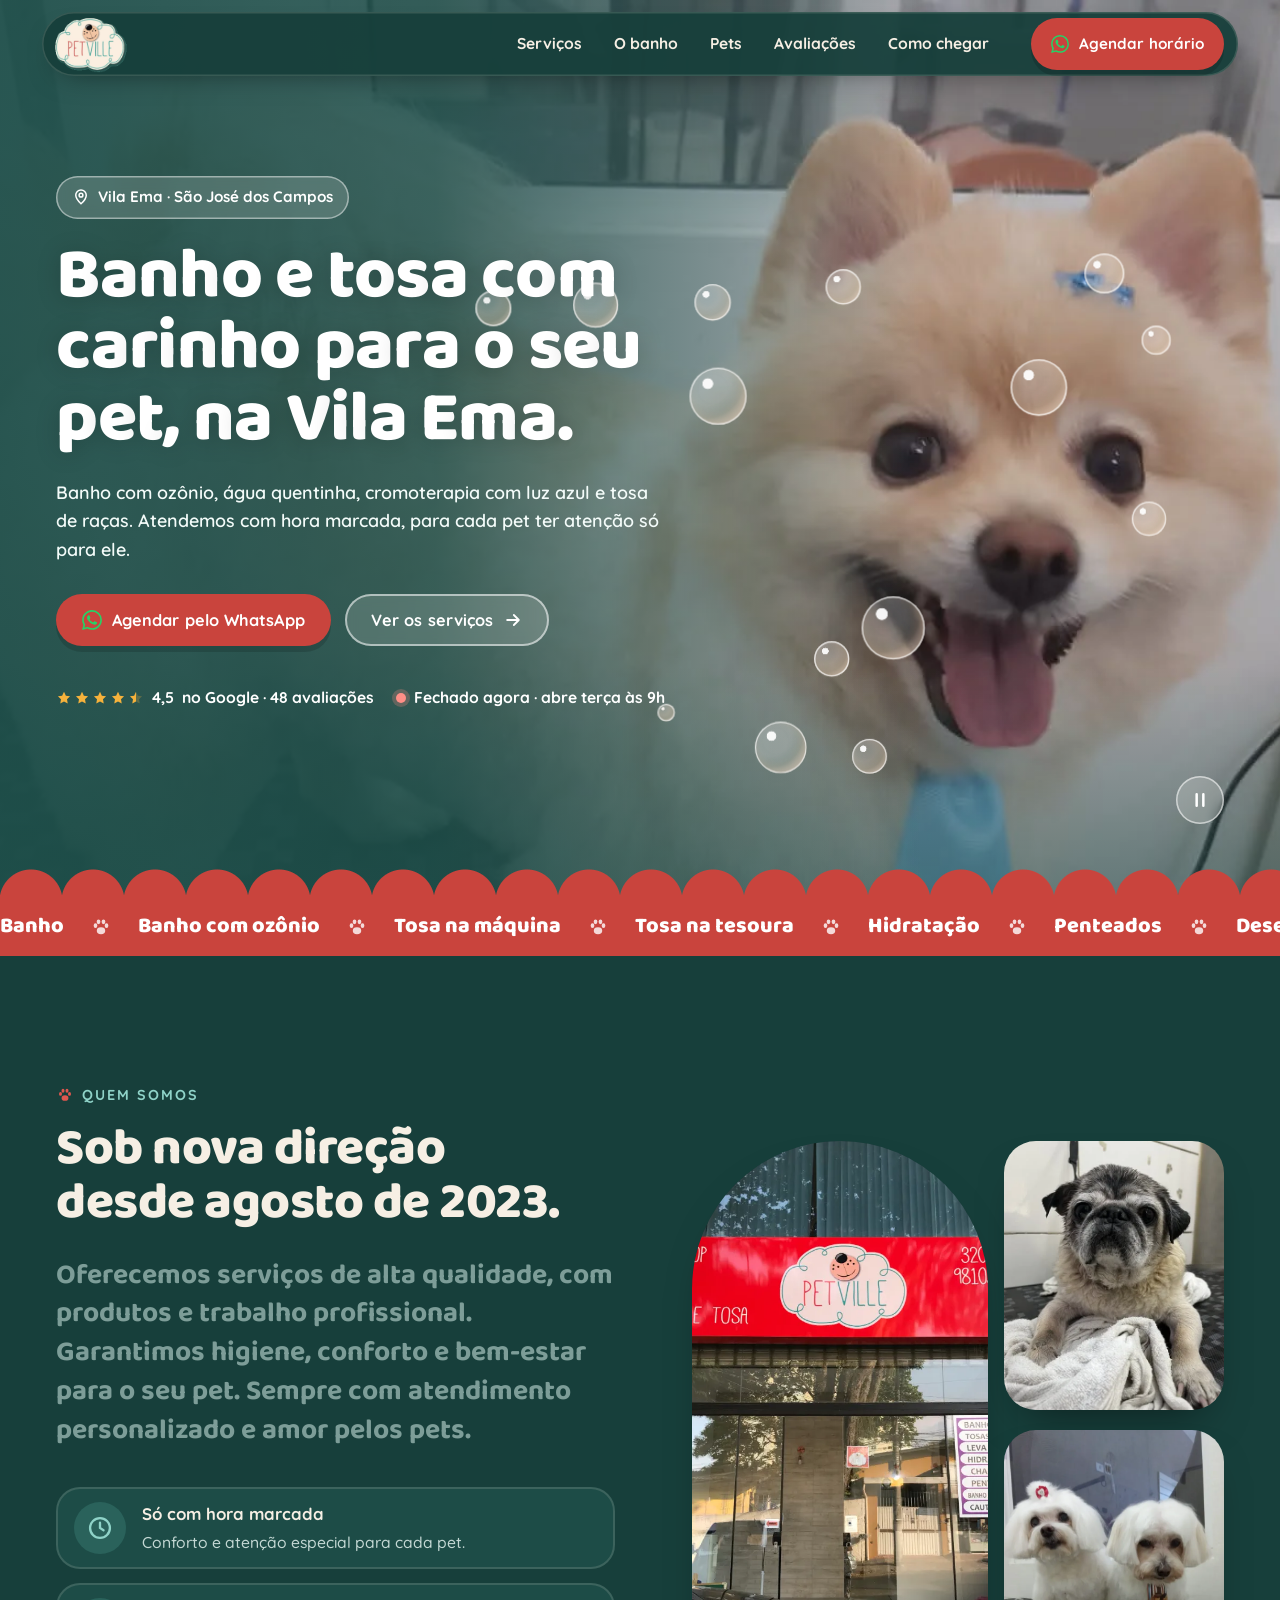
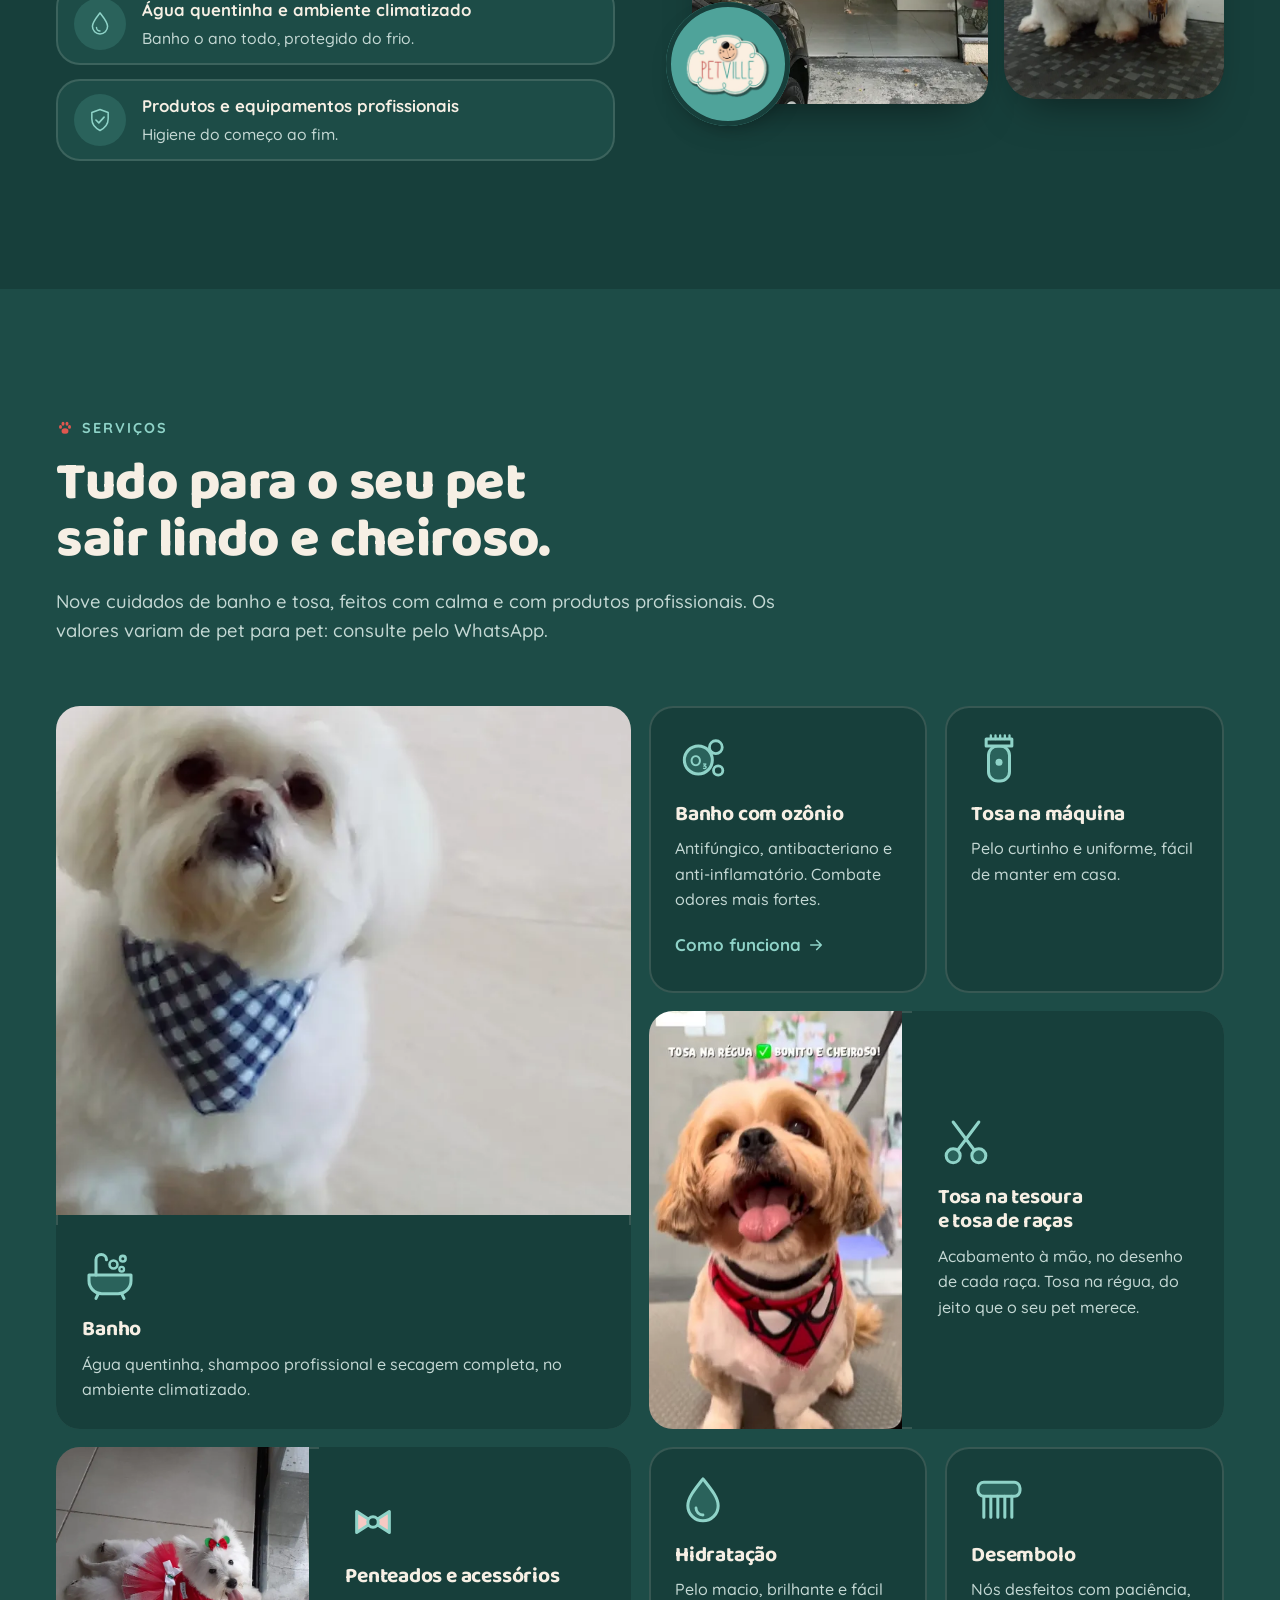
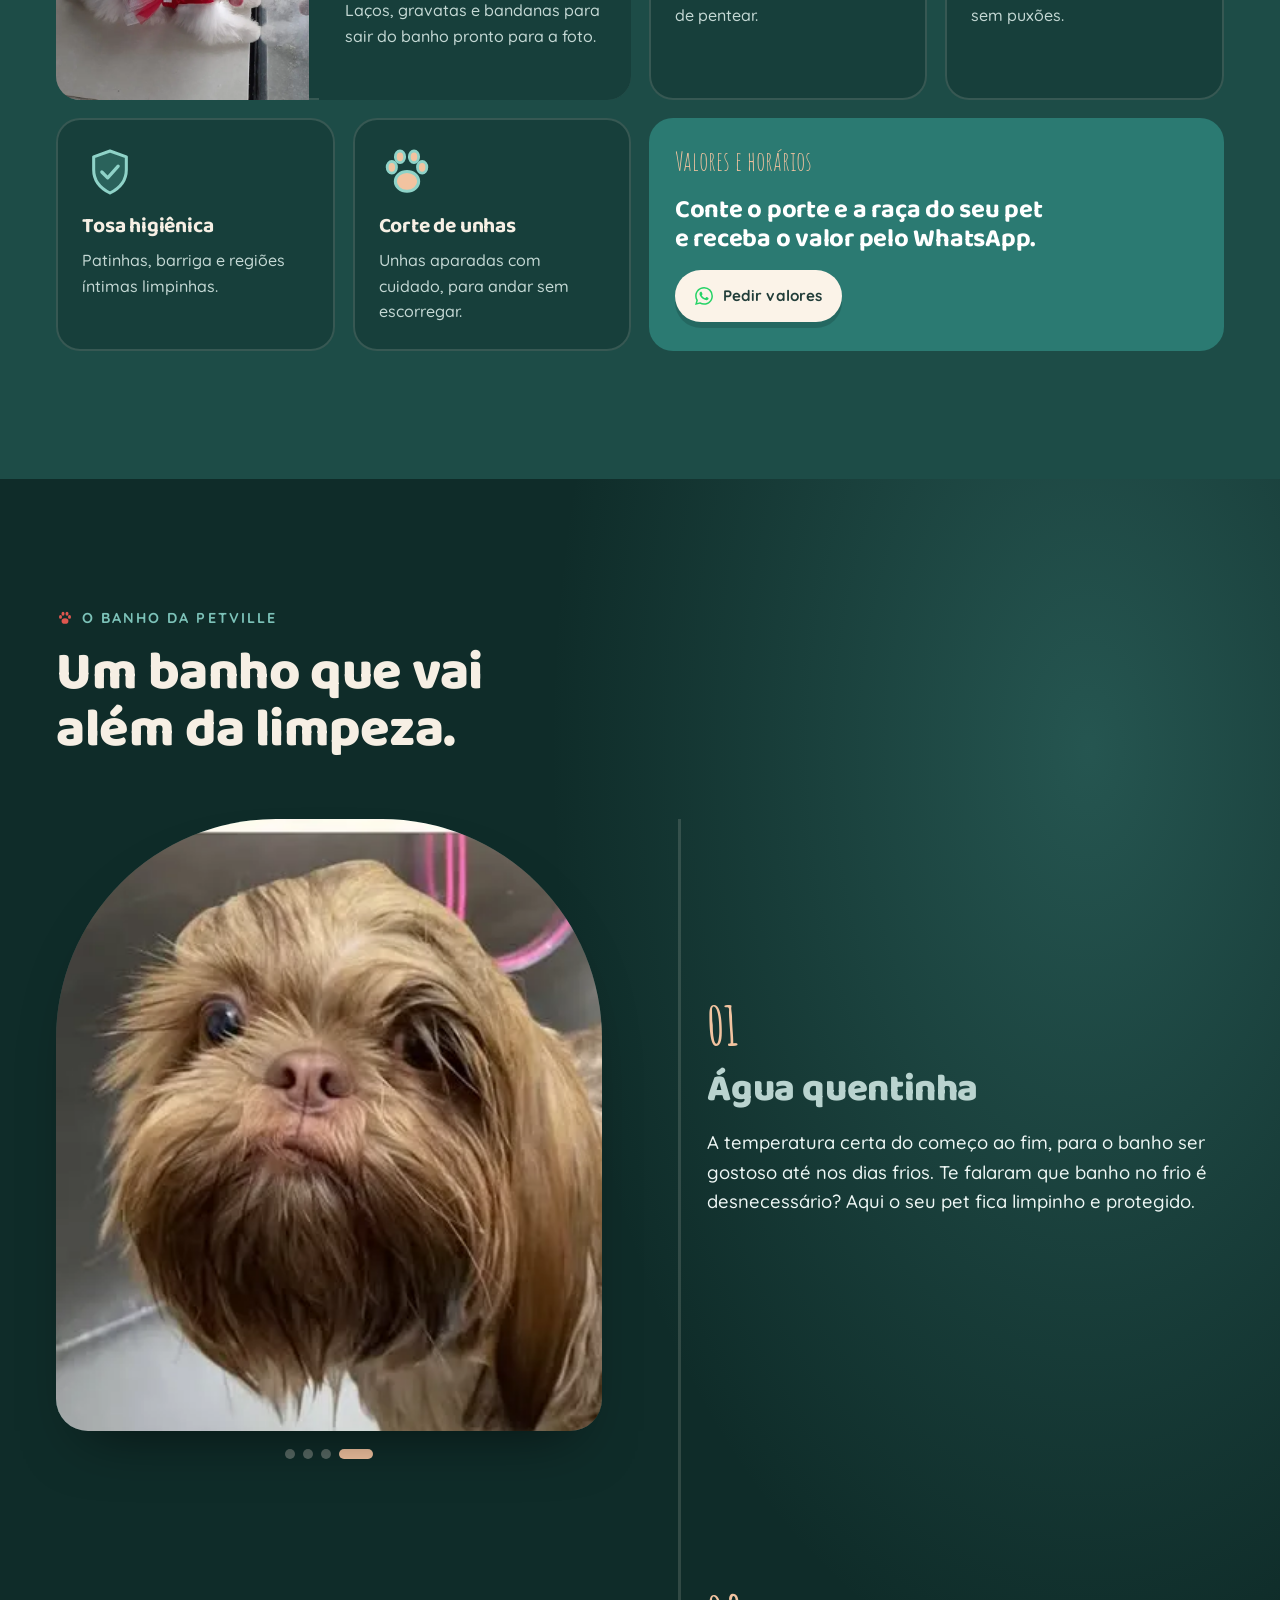
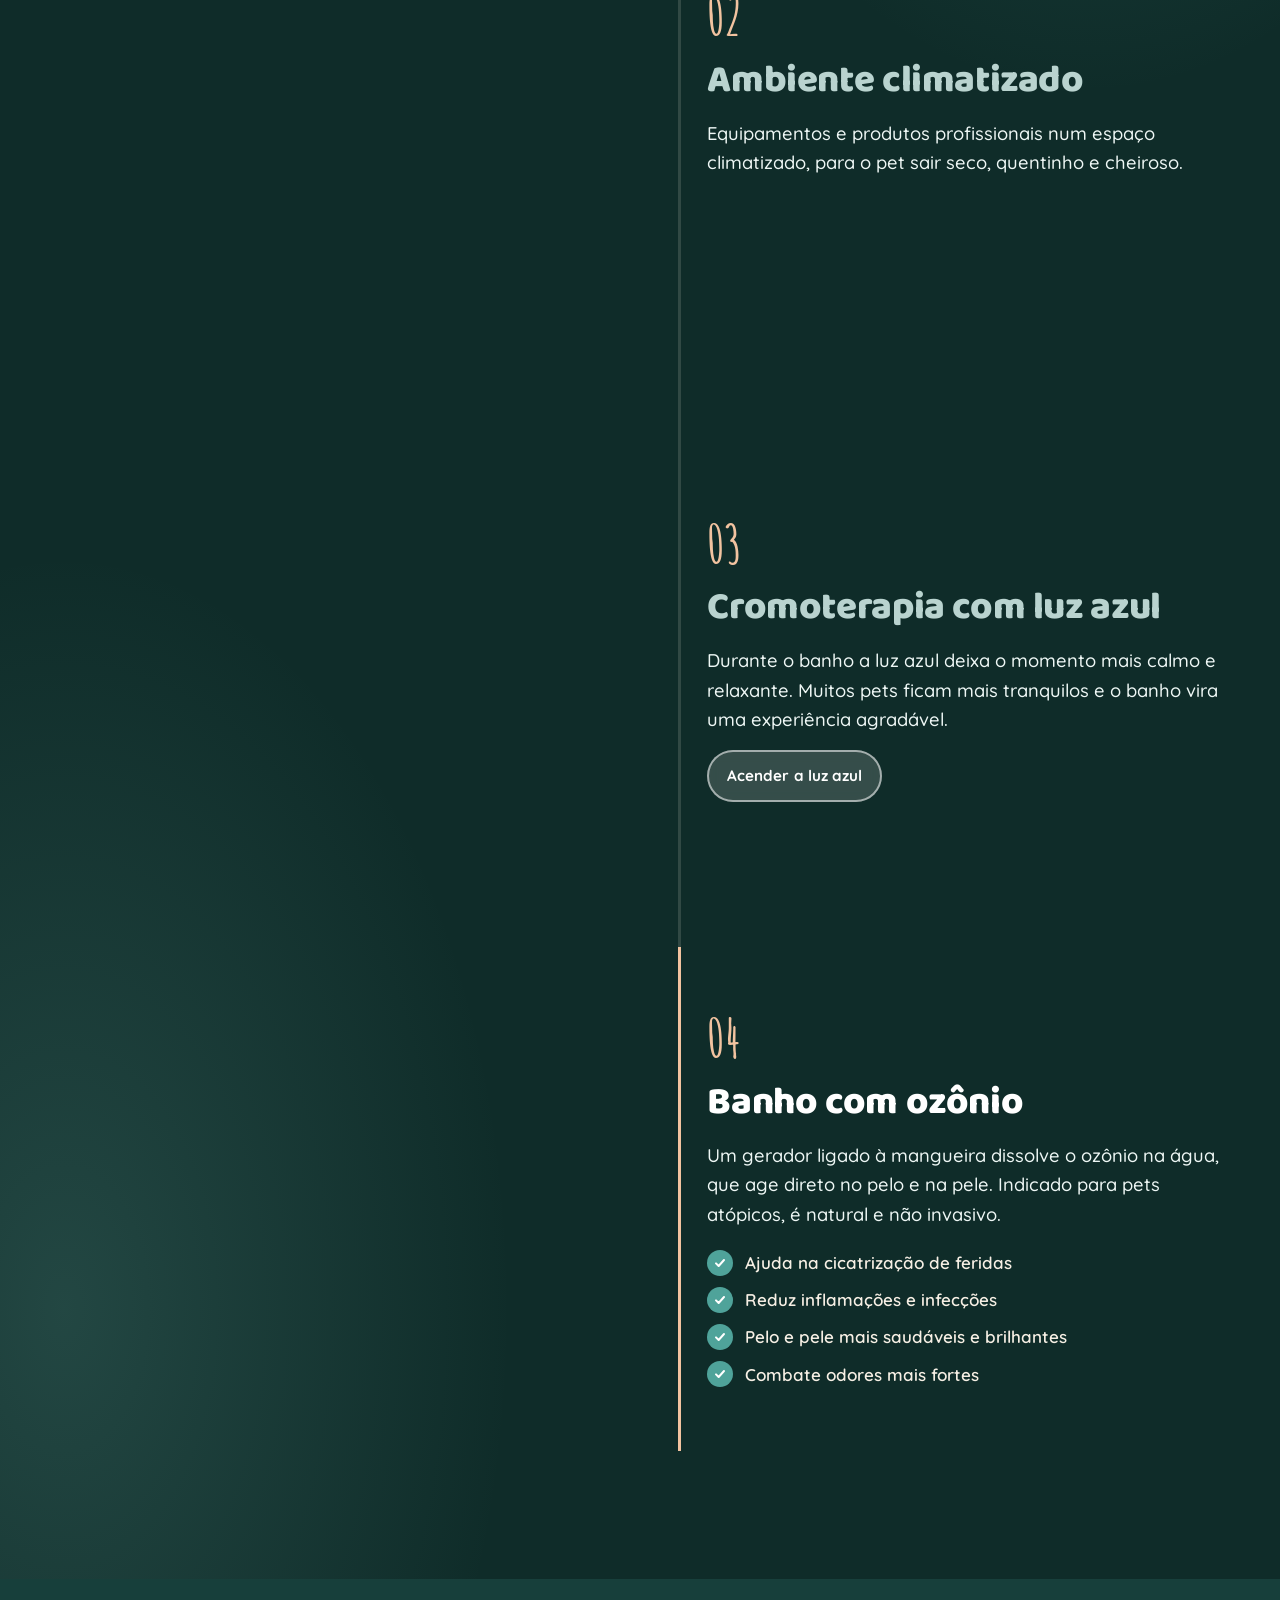
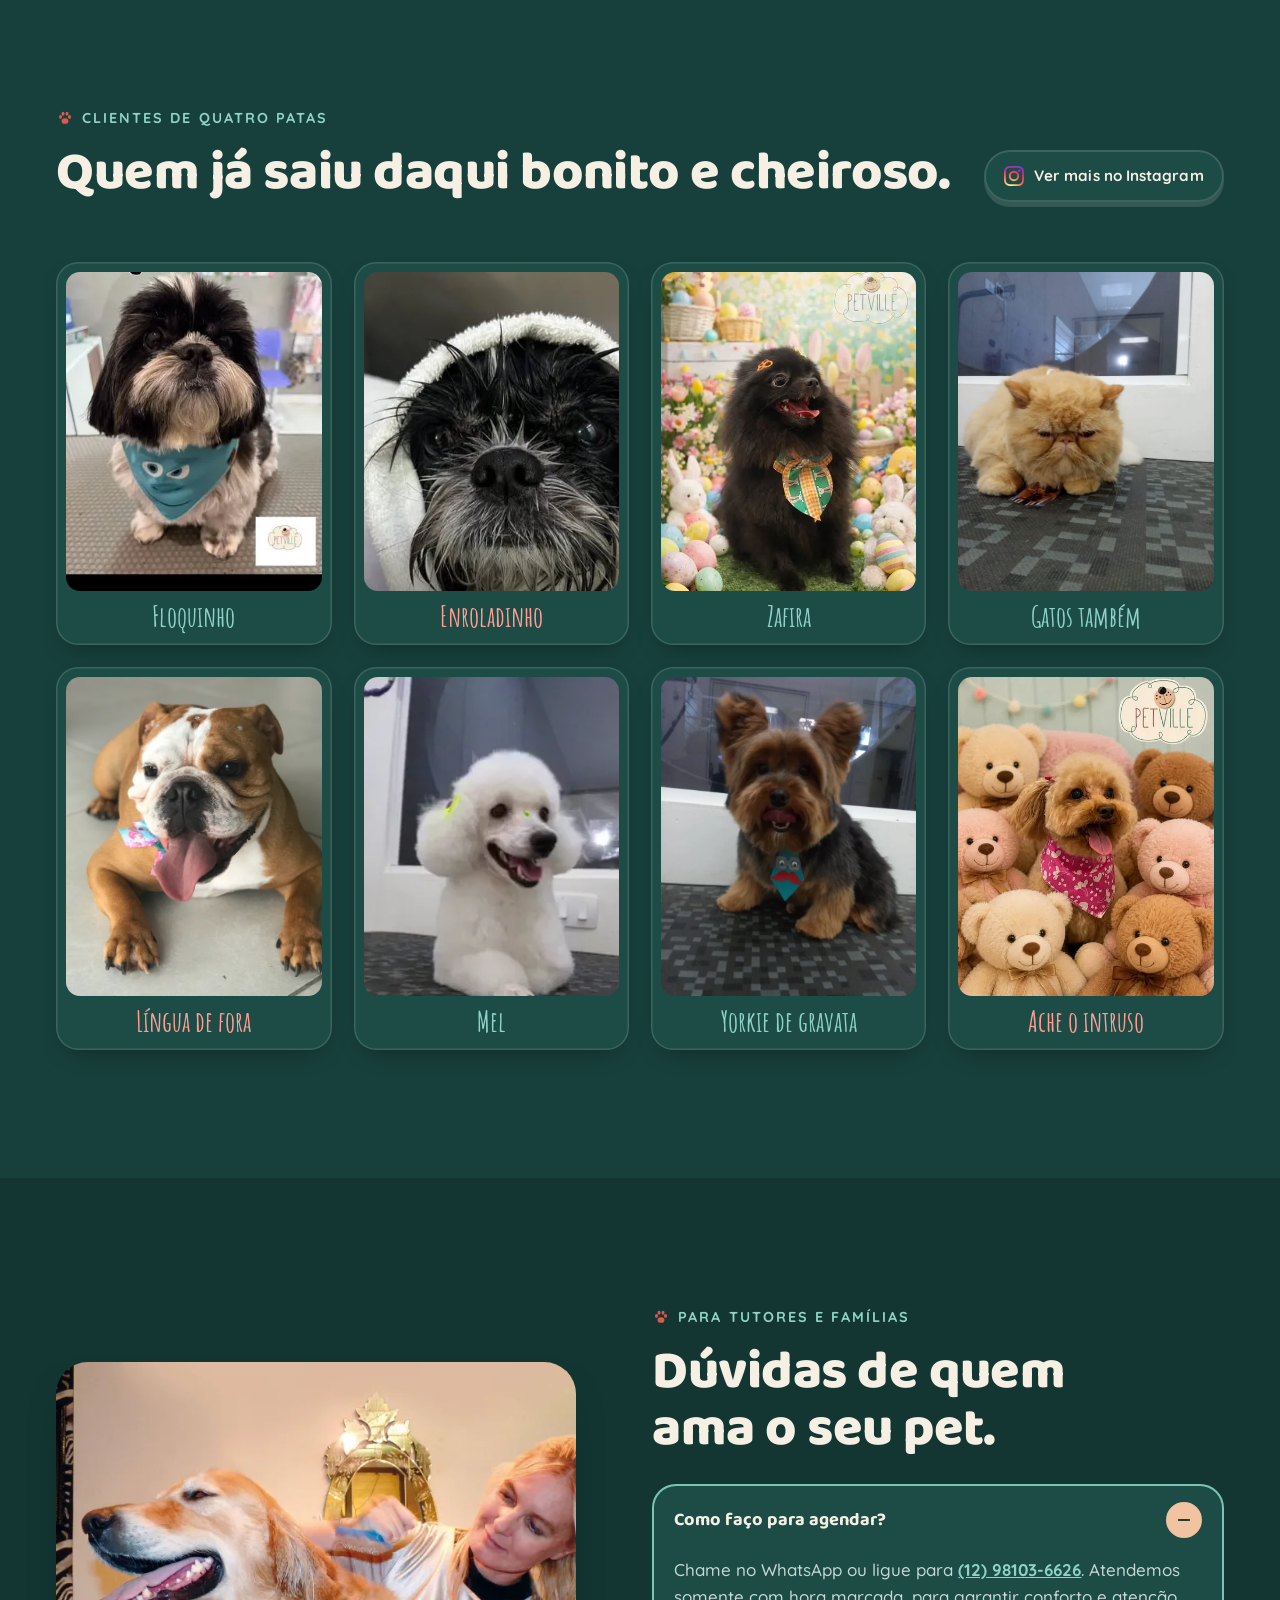
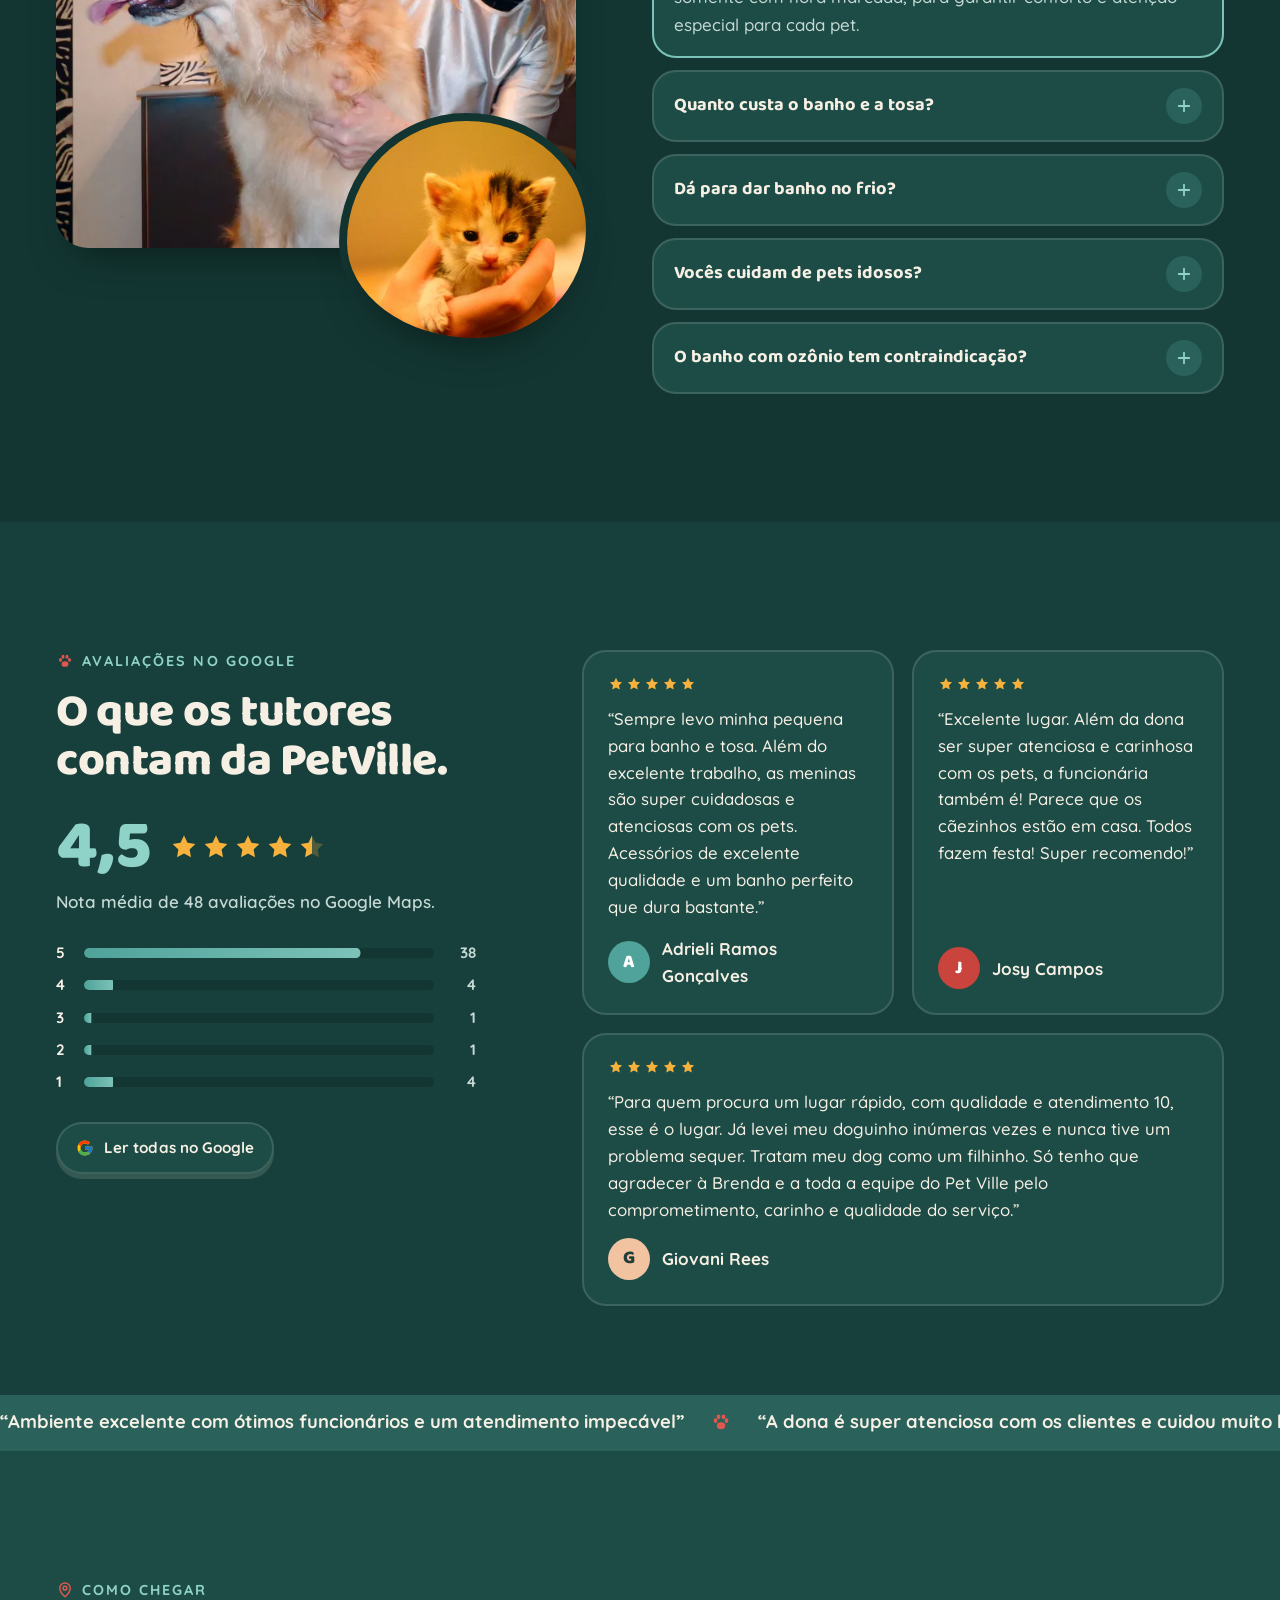
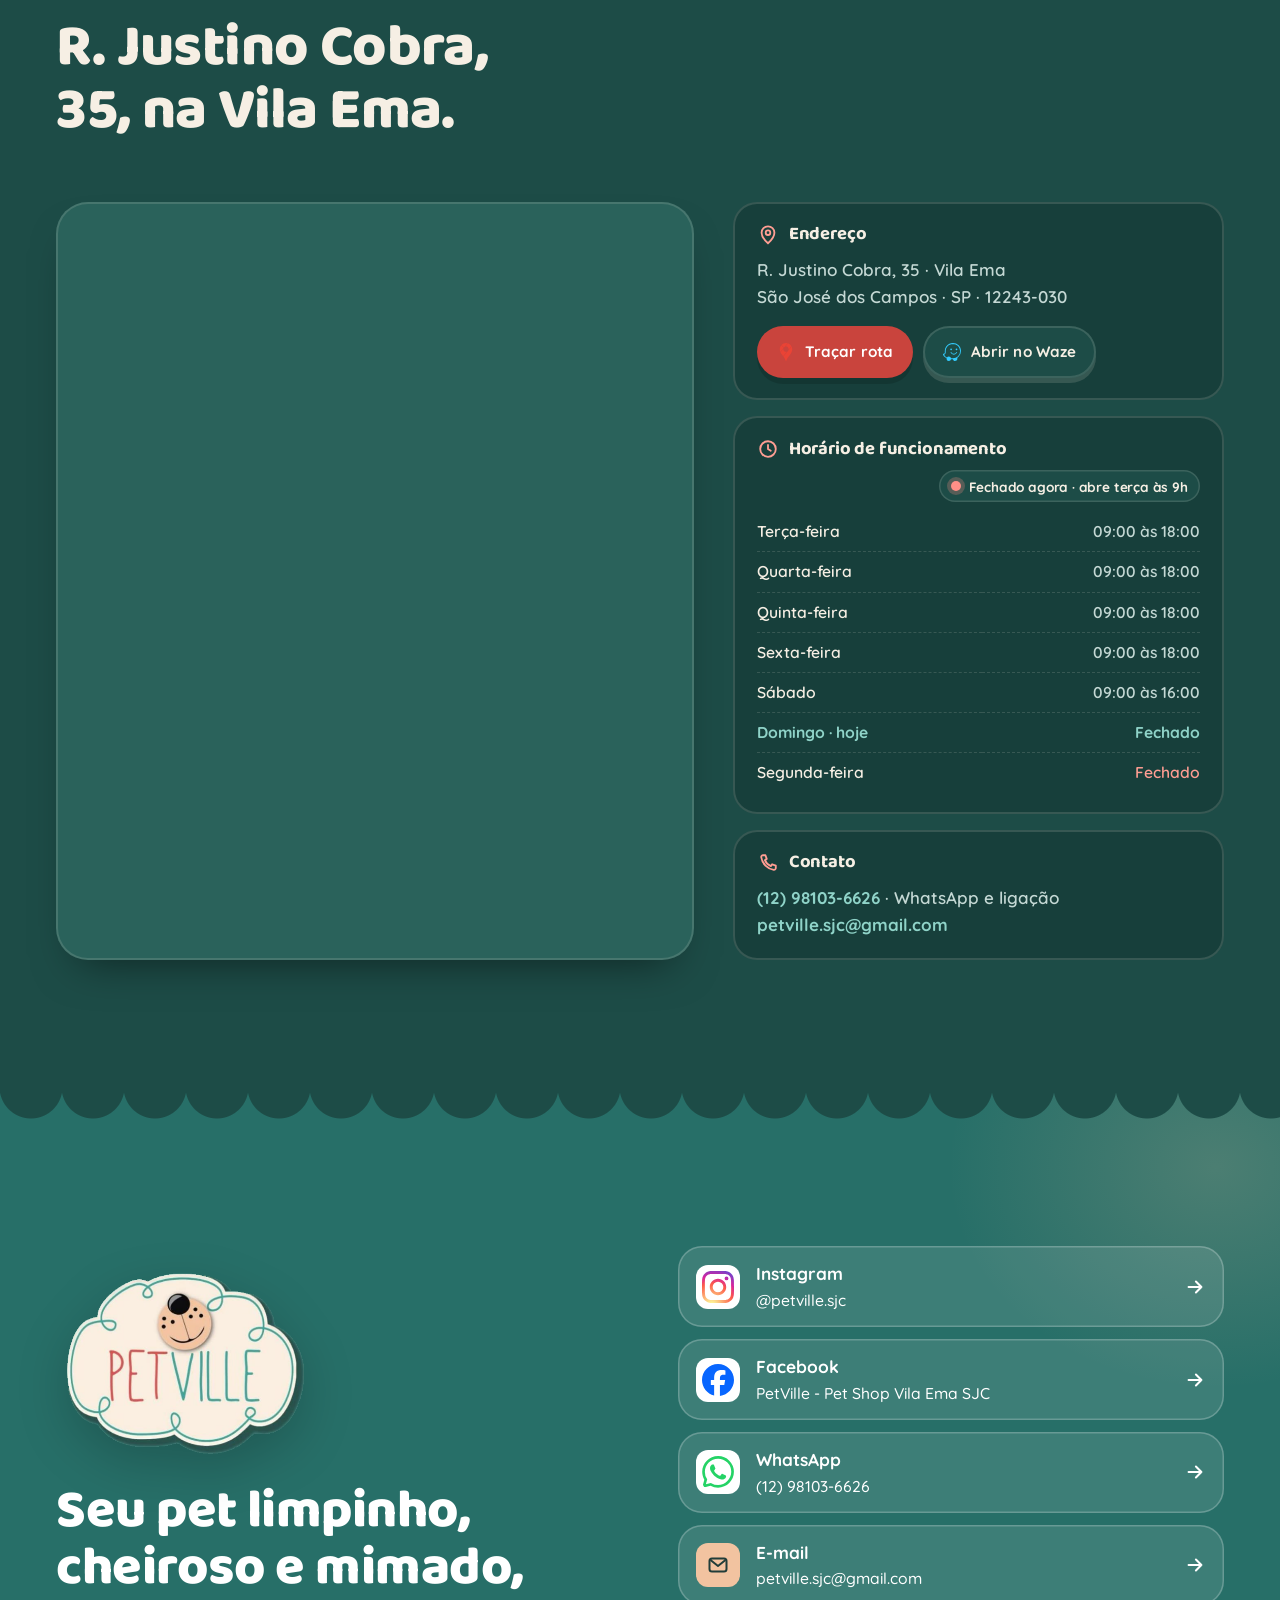
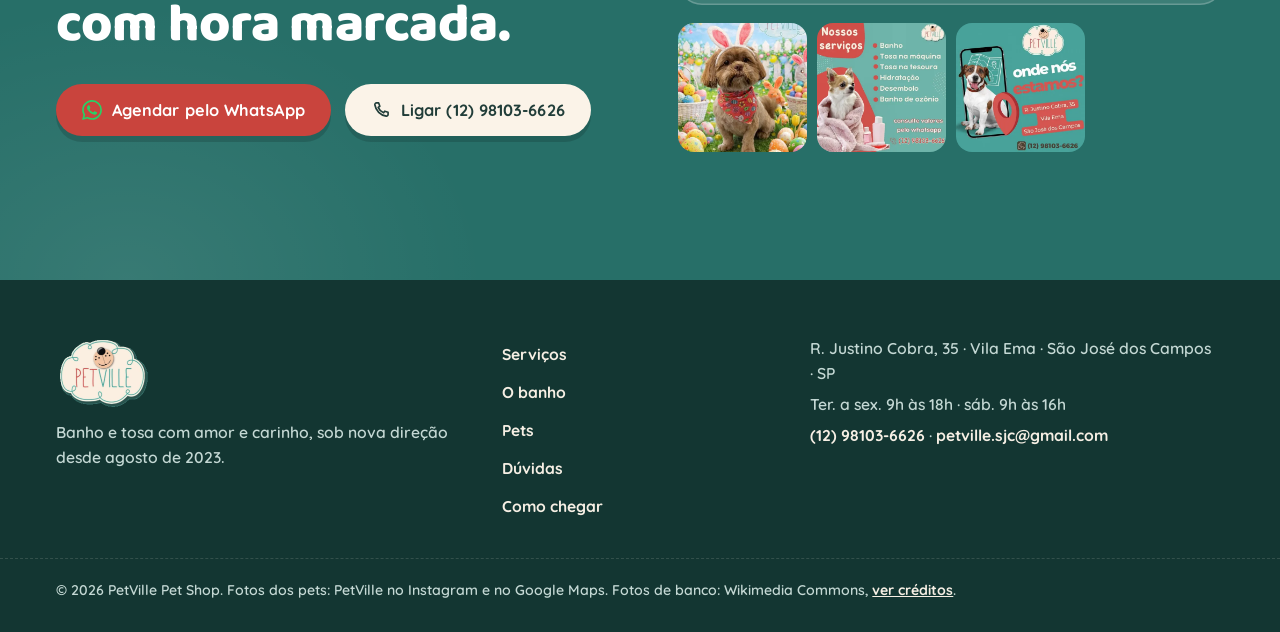
==== commit a4a5e47e: "Foto do lulu no topo no lugar do vídeo e tema verde-água escuro em todas as telas Co-Authored-By: Cl" ====
--- a/index.html
+++ b/index.html
@@ -8,22 +8,23 @@
 <meta name="page-type" content="place">
 <meta name="site-kind" content="other">
 <meta name="page-kind" content="place">
-<meta name="theme-color" content="#4fa39a">
+<meta name="color-scheme" content="dark">
+<meta name="theme-color" content="#173f3b">
 <meta property="og:type" content="website">
 <meta property="og:locale" content="pt_BR">
 <meta property="og:title" content="PetVille Pet Shop · Banho e tosa com carinho na Vila Ema">
 <meta property="og:description" content="Banho com ozônio, cromoterapia, tosa de raças, hidratação e penteados, sempre com hora marcada. R. Justino Cobra, 35, Vila Ema, São José dos Campos.">
 <meta property="og:url" content="https://gustavox222.github.io/pet-ville/">
-<meta property="og:image" content="https://gustavox222.github.io/pet-ville/share.jpg">
+<meta property="og:image" content="https://gustavox222.github.io/pet-ville/share.jpg?v=2">
 <link rel="canonical" href="https://gustavox222.github.io/pet-ville/">
 <meta name="twitter:card" content="summary_large_image">
-<link rel="icon" href="img/logo-square-180.png?v=1" type="image/png">
-<link rel="apple-touch-icon" href="img/logo-square-180.png?v=1">
+<link rel="icon" href="img/logo-square-180.png?v=2" type="image/png">
+<link rel="apple-touch-icon" href="img/logo-square-180.png?v=2">
 <link rel="preconnect" href="https://fonts.googleapis.com">
 <link rel="preconnect" href="https://fonts.gstatic.com" crossorigin>
 <link href="https://fonts.googleapis.com/css2?family=Amatic+SC:wght@700&family=Baloo+2:wght@600;700;800&family=Quicksand:wght@500;600;700&display=swap" rel="stylesheet">
-<link rel="preload" as="image" href="img/hero-poster.webp?v=1">
-<link rel="stylesheet" href="css/style.css?v=1">
+<link rel="preload" as="image" href="img/hero-lulu.webp?v=3" imagesrcset="img/hero-lulu-900.webp?v=3 900w, img/hero-lulu.webp?v=3 1600w" imagesizes="100vw">
+<link rel="stylesheet" href="css/style.css?v=4">
 <script>(function(d){d.classList.add('js','m-enter');if(window.matchMedia&&matchMedia('(prefers-reduced-motion: reduce)').matches)d.classList.add('reduce');setTimeout(function(){d.classList.add('ready');},3500);})(document.documentElement);</script>
 <script type="application/ld+json">
 {
@@ -31,7 +32,7 @@
   "@type": "PetStore",
   "name": "PetVille Pet Shop",
   "alternateName": "Pet Ville",
-  "image": "https://gustavox222.github.io/pet-ville/share.jpg",
+  "image": "https://gustavox222.github.io/pet-ville/share.jpg?v=2",
   "logo": "https://gustavox222.github.io/pet-ville/img/logo-square.png",
   "url": "https://gustavox222.github.io/pet-ville/",
   "telephone": "+55-12-98103-6626",
@@ -51,7 +52,7 @@
 <body>
 <!-- PetVille Pet Shop · place · cores da própria logo: verde-água #4fa39a, creme da nuvem #fbf3e8, coral do "PET" #e0574f, pêssego do focinho #f2c3a0
      Baloo 2 (títulos, redonda e fofa) + Quicksand (texto) + Amatic SC (o traço fino e alto do letreiro da logo, só em etiquetas)
-     Hero: vídeo de banho em tela cheia (Mixkit) + borda de nuvem + bolhas de sabão que estouram no toque
+     Tema escuro verde-água (o cliente prefere o visual que o celular mostrava). Hero: foto do lulu da própria loja em tela cheia + borda de nuvem + bolhas de sabão que estouram no toque
      Momentos: (1) a biografia que se colore palavra por palavra; (2) o banho em quatro capítulos com a foto que troca e a luz azul que acende.
      21st-style: bento de serviços com holofote no cursor, faixa corrida de serviços e de elogios, acordeão com mola (Motion). -->
 <a class="skip" href="#conteudo">Pular para o conteúdo</a>
@@ -68,20 +69,20 @@
   <symbol id="i-play" viewBox="0 0 24 24"><path d="M8 5.5v13l10.5-6.5z" fill="currentColor"/></symbol>
   <symbol id="i-plus" viewBox="0 0 24 24"><path class="v" d="M12 5v14" stroke="currentColor" stroke-width="2.4" stroke-linecap="round"/><path d="M5 12h14" stroke="currentColor" stroke-width="2.4" stroke-linecap="round"/></symbol>
   <!-- serviços -->
-  <symbol id="s-banho" viewBox="0 0 48 48"><path d="M6 24h36v5a11 11 0 0 1-11 11H17A11 11 0 0 1 6 29z" fill="#cfece7" stroke="currentColor" stroke-width="2.6" stroke-linejoin="round"/><path d="M12 24V11a4.5 4.5 0 0 1 9 0" fill="none" stroke="currentColor" stroke-width="2.6" stroke-linecap="round"/><circle cx="27" cy="15" r="3.4" fill="#fff" stroke="currentColor" stroke-width="2.2"/><circle cx="35" cy="10" r="2.4" fill="#fff" stroke="currentColor" stroke-width="2.2"/><circle cx="34" cy="19" r="2" fill="#fff" stroke="currentColor" stroke-width="2"/><path d="M14 40l-2 4M34 40l2 4" stroke="currentColor" stroke-width="2.6" stroke-linecap="round"/></symbol>
-  <symbol id="s-ozonio" viewBox="0 0 48 48"><circle cx="20" cy="24" r="12" fill="#cfece7" stroke="currentColor" stroke-width="2.6"/><circle cx="35" cy="13" r="5.5" fill="#fff" stroke="currentColor" stroke-width="2.4"/><circle cx="37" cy="33" r="4" fill="#fff" stroke="currentColor" stroke-width="2.4"/><text x="20" y="29" text-anchor="middle" font-family="Baloo 2, sans-serif" font-weight="800" font-size="13" fill="currentColor">O₃</text></symbol>
-  <symbol id="s-maquina" viewBox="0 0 48 48"><rect x="15" y="12" width="18" height="30" rx="8" fill="#cfece7" stroke="currentColor" stroke-width="2.6"/><path d="M13 6h22v6H13z" fill="#fff" stroke="currentColor" stroke-width="2.6" stroke-linejoin="round"/><path d="M17 6V3M21 6V3M25 6V3M29 6V3M33 6V3" stroke="currentColor" stroke-width="2" stroke-linecap="round"/><circle cx="24" cy="26" r="3" fill="currentColor"/></symbol>
-  <symbol id="s-tesoura" viewBox="0 0 48 48"><circle cx="13" cy="35" r="6" fill="#cfece7" stroke="currentColor" stroke-width="2.6"/><circle cx="35" cy="35" r="6" fill="#cfece7" stroke="currentColor" stroke-width="2.6"/><path d="M17 30L35 6M31 30L13 6" stroke="currentColor" stroke-width="2.6" stroke-linecap="round"/></symbol>
-  <symbol id="s-penteado" viewBox="0 0 48 48"><path d="M24 24l-14-9v18zM24 24l14-9v18z" fill="#f7c9c3" stroke="currentColor" stroke-width="2.6" stroke-linejoin="round"/><circle cx="24" cy="24" r="4.5" fill="#fff" stroke="currentColor" stroke-width="2.6"/></symbol>
-  <symbol id="s-hidrata" viewBox="0 0 48 48"><path d="M24 5c7 9 13 16 13 23a13 13 0 0 1-26 0c0-7 6-14 13-23z" fill="#cfece7" stroke="currentColor" stroke-width="2.6" stroke-linejoin="round"/><path d="M18 30a6 6 0 0 0 6 6" fill="none" stroke="currentColor" stroke-width="2.4" stroke-linecap="round"/></symbol>
-  <symbol id="s-desembolo" viewBox="0 0 48 48"><rect x="6" y="8" width="36" height="12" rx="5" fill="#cfece7" stroke="currentColor" stroke-width="2.6"/><path d="M11 20v18M17 20v18M23 20v18M29 20v18M35 20v18" stroke="currentColor" stroke-width="2.6" stroke-linecap="round"/></symbol>
-  <symbol id="s-higienica" viewBox="0 0 48 48"><path d="M24 6l14 5v11c0 9-6 16-14 20-8-4-14-11-14-20V11z" fill="#cfece7" stroke="currentColor" stroke-width="2.6" stroke-linejoin="round"/><path d="M17 24l5 5 9-10" fill="none" stroke="currentColor" stroke-width="2.8" stroke-linecap="round" stroke-linejoin="round"/></symbol>
+  <symbol id="s-banho" viewBox="0 0 48 48"><path d="M6 24h36v5a11 11 0 0 1-11 11H17A11 11 0 0 1 6 29z" fill="#2a625b" stroke="currentColor" stroke-width="2.6" stroke-linejoin="round"/><path d="M12 24V11a4.5 4.5 0 0 1 9 0" fill="none" stroke="currentColor" stroke-width="2.6" stroke-linecap="round"/><circle cx="27" cy="15" r="3.4" fill="#173f3b" stroke="currentColor" stroke-width="2.2"/><circle cx="35" cy="10" r="2.4" fill="#173f3b" stroke="currentColor" stroke-width="2.2"/><circle cx="34" cy="19" r="2" fill="#173f3b" stroke="currentColor" stroke-width="2"/><path d="M14 40l-2 4M34 40l2 4" stroke="currentColor" stroke-width="2.6" stroke-linecap="round"/></symbol>
+  <symbol id="s-ozonio" viewBox="0 0 48 48"><circle cx="20" cy="24" r="12" fill="#2a625b" stroke="currentColor" stroke-width="2.6"/><circle cx="35" cy="13" r="5.5" fill="#173f3b" stroke="currentColor" stroke-width="2.4"/><circle cx="37" cy="33" r="4" fill="#173f3b" stroke="currentColor" stroke-width="2.4"/><text x="20" y="29" text-anchor="middle" font-family="Baloo 2, sans-serif" font-weight="800" font-size="13" fill="currentColor">O₃</text></symbol>
+  <symbol id="s-maquina" viewBox="0 0 48 48"><rect x="15" y="12" width="18" height="30" rx="8" fill="#2a625b" stroke="currentColor" stroke-width="2.6"/><path d="M13 6h22v6H13z" fill="#173f3b" stroke="currentColor" stroke-width="2.6" stroke-linejoin="round"/><path d="M17 6V3M21 6V3M25 6V3M29 6V3M33 6V3" stroke="currentColor" stroke-width="2" stroke-linecap="round"/><circle cx="24" cy="26" r="3" fill="currentColor"/></symbol>
+  <symbol id="s-tesoura" viewBox="0 0 48 48"><circle cx="13" cy="35" r="6" fill="#2a625b" stroke="currentColor" stroke-width="2.6"/><circle cx="35" cy="35" r="6" fill="#2a625b" stroke="currentColor" stroke-width="2.6"/><path d="M17 30L35 6M31 30L13 6" stroke="currentColor" stroke-width="2.6" stroke-linecap="round"/></symbol>
+  <symbol id="s-penteado" viewBox="0 0 48 48"><path d="M24 24l-14-9v18zM24 24l14-9v18z" fill="#f7c9c3" stroke="currentColor" stroke-width="2.6" stroke-linejoin="round"/><circle cx="24" cy="24" r="4.5" fill="#173f3b" stroke="currentColor" stroke-width="2.6"/></symbol>
+  <symbol id="s-hidrata" viewBox="0 0 48 48"><path d="M24 5c7 9 13 16 13 23a13 13 0 0 1-26 0c0-7 6-14 13-23z" fill="#2a625b" stroke="currentColor" stroke-width="2.6" stroke-linejoin="round"/><path d="M18 30a6 6 0 0 0 6 6" fill="none" stroke="currentColor" stroke-width="2.4" stroke-linecap="round"/></symbol>
+  <symbol id="s-desembolo" viewBox="0 0 48 48"><rect x="6" y="8" width="36" height="12" rx="5" fill="#2a625b" stroke="currentColor" stroke-width="2.6"/><path d="M11 20v18M17 20v18M23 20v18M29 20v18M35 20v18" stroke="currentColor" stroke-width="2.6" stroke-linecap="round"/></symbol>
+  <symbol id="s-higienica" viewBox="0 0 48 48"><path d="M24 6l14 5v11c0 9-6 16-14 20-8-4-14-11-14-20V11z" fill="#2a625b" stroke="currentColor" stroke-width="2.6" stroke-linejoin="round"/><path d="M17 24l5 5 9-10" fill="none" stroke="currentColor" stroke-width="2.8" stroke-linecap="round" stroke-linejoin="round"/></symbol>
   <symbol id="s-unhas" viewBox="0 0 48 48"><ellipse cx="24" cy="32" rx="10" ry="8.5" fill="#f2c3a0" stroke="currentColor" stroke-width="2.6"/><ellipse cx="11" cy="20" rx="4" ry="5" fill="#f2c3a0" stroke="currentColor" stroke-width="2.4"/><ellipse cx="37" cy="20" rx="4" ry="5" fill="#f2c3a0" stroke="currentColor" stroke-width="2.4"/><ellipse cx="18" cy="11" rx="4" ry="5" fill="#f2c3a0" stroke="currentColor" stroke-width="2.4"/><ellipse cx="30" cy="11" rx="4" ry="5" fill="#f2c3a0" stroke="currentColor" stroke-width="2.4"/></symbol>
 </svg>
 
 <header class="nav" data-nav>
   <div class="wrap nav__in">
-    <a class="nav__logo" href="#inicio" aria-label="PetVille Pet Shop, início"><img src="img/logo-192.png?v=1" width="96" height="72" alt="PetVille"></a>
+    <a class="nav__logo" href="#inicio" aria-label="PetVille Pet Shop, início"><img src="img/logo-192.png?v=2" width="96" height="72" alt="PetVille"></a>
     <nav class="nav__links" aria-label="Seções">
       <a href="#servicos">Serviços</a>
       <a href="#banho">O banho</a>
@@ -112,10 +113,7 @@
   <!-- ===================================================== HERO -->
   <section class="hero" id="inicio" data-enter>
     <div class="hero__media" aria-hidden="true">
-      <!-- vídeo: Mixkit 45886 "Small pomeranian being washed in a tub by a groomer" (licença gratuita Mixkit) -->
-      <video class="hero__video" data-hero-video autoplay muted loop playsinline preload="auto" poster="img/hero-poster.webp?v=1">
-        <source src="video/hero-720.mp4?v=1" type="video/mp4">
-      </video>
+      <img class="hero__img" src="img/hero-lulu.webp?v=3" srcset="img/hero-lulu-900.webp?v=3 900w, img/hero-lulu.webp?v=3 1600w" sizes="100vw" width="1600" height="840" alt="" fetchpriority="high" data-source="client" data-subject="hero">
     </div>
     <div class="hero__shade" aria-hidden="true"></div>
     <div class="hero__bubbles" data-bubbles aria-hidden="true"></div>
@@ -136,7 +134,7 @@
       </div>
     </div>
 
-    <button class="hero__pause" type="button" data-video-toggle aria-pressed="false" aria-label="Pausar o vídeo"><svg aria-hidden="true"><use href="#i-pause"/></svg></button>
+    <button class="hero__pause" type="button" data-video-toggle aria-pressed="false" aria-label="Pausar as bolhas"><svg aria-hidden="true"><use href="#i-pause"/></svg></button>
     <div class="cloud-edge" aria-hidden="true"></div>
   </section>
 
@@ -162,10 +160,10 @@
         </ul>
       </div>
       <div class="about__photos">
-        <figure class="ph ph--shop"><img loading="lazy" src="img/loja/fachada-700.webp?v=1" srcset="img/loja/fachada-700.webp?v=1 700w, img/loja/fachada.webp?v=1 1400w" sizes="(max-width: 760px) 92vw, 30vw" width="700" height="933" alt="Fachada vermelha da PetVille, com o letreiro da nuvem e a vitrine de banho e tosa" data-source="client" data-subject="fachada"></figure>
-        <figure class="ph ph--a"><img loading="lazy" src="img/pets/luk.webp?v=1" width="480" height="640" alt="Luk, um pug idoso, descansando sobre a toalha depois do banho" data-source="client" data-subject="pet"></figure>
-        <figure class="ph ph--b"><img loading="lazy" src="img/pets/malteses-640.webp?v=1" srcset="img/pets/malteses-640.webp?v=1 640w, img/pets/malteses.webp?v=1 872w" sizes="(max-width: 760px) 45vw, 18vw" width="640" height="851" alt="Dois malteses branquinhos, de laço e gravata, depois da tosa" data-source="client" data-subject="pet"></figure>
-        <span class="sticker" aria-hidden="true"><img src="img/logo-192.png?v=1" width="96" height="72" alt=""></span>
+        <figure class="ph ph--shop"><img loading="lazy" src="img/loja/fachada-700.webp?v=2" srcset="img/loja/fachada-700.webp?v=2 700w, img/loja/fachada.webp?v=2 1400w" sizes="(max-width: 760px) 92vw, 30vw" width="700" height="933" alt="Fachada vermelha da PetVille, com o letreiro da nuvem e a vitrine de banho e tosa" data-source="client" data-subject="fachada"></figure>
+        <figure class="ph ph--a"><img loading="lazy" src="img/pets/luk.webp?v=2" width="480" height="640" alt="Luk, um pug idoso, descansando sobre a toalha depois do banho" data-source="client" data-subject="pet"></figure>
+        <figure class="ph ph--b"><img loading="lazy" src="img/pets/malteses-640.webp?v=2" srcset="img/pets/malteses-640.webp?v=2 640w, img/pets/malteses.webp?v=2 872w" sizes="(max-width: 760px) 45vw, 18vw" width="640" height="851" alt="Dois malteses branquinhos, de laço e gravata, depois da tosa" data-source="client" data-subject="pet"></figure>
+        <span class="sticker" aria-hidden="true"><img src="img/logo-192.png?v=2" width="96" height="72" alt=""></span>
       </div>
     </div>
   </section>
@@ -181,7 +179,7 @@
 
       <div class="bento" data-spotlight>
         <article class="card card--photo b-banho">
-          <img loading="lazy" src="img/pets/maltes-xadrez-700.webp?v=1" srcset="img/pets/maltes-xadrez-700.webp?v=1 700w, img/pets/maltes-xadrez.webp?v=1 1200w" sizes="(max-width: 1100px) 92vw, 44vw" width="700" height="933" alt="Maltês branquinho de bandana xadrez azul, recém-saído do banho" data-source="client" data-subject="banho">
+          <img loading="lazy" src="img/pets/maltes-xadrez-700.webp?v=2" srcset="img/pets/maltes-xadrez-700.webp?v=2 700w, img/pets/maltes-xadrez.webp?v=2 1200w" sizes="(max-width: 1100px) 92vw, 44vw" width="700" height="933" alt="Maltês branquinho de bandana xadrez azul, recém-saído do banho" data-source="client" data-subject="banho">
           <div class="card__body">
             <svg class="card__ic" aria-hidden="true" viewBox="0 0 48 48"><use href="#s-banho"/></svg>
             <h3>Banho</h3>
@@ -200,7 +198,7 @@
           <p>Pelo curtinho e uniforme, fácil de manter em casa.</p>
         </article>
         <article class="card card--photo card--side b-tes">
-          <img loading="lazy" src="img/pets/tosa-regua.webp?v=1" width="360" height="595" alt="Cachorro de pelo caramelo sorrindo, de bandana, depois da tosa na tesoura" data-source="client" data-subject="tosa">
+          <img loading="lazy" src="img/pets/tosa-regua.webp?v=2" width="360" height="595" alt="Cachorro de pelo caramelo sorrindo, de bandana, depois da tosa na tesoura" data-source="client" data-subject="tosa">
           <div class="card__body">
             <svg class="card__ic" aria-hidden="true" viewBox="0 0 48 48"><use href="#s-tesoura"/></svg>
             <h3>Tosa na tesoura e tosa de raças</h3>
@@ -208,7 +206,7 @@
           </div>
         </article>
         <article class="card card--photo card--side b-pen">
-          <img loading="lazy" src="img/pets/lulu-700.webp?v=1" srcset="img/pets/lulu-700.webp?v=1 700w, img/pets/lulu.webp?v=1 1200w" sizes="(max-width: 760px) 92vw, 22vw" width="700" height="525" alt="Lulu-da-pomerânia creme, de lacinho azul e gravata, na mesa de tosa" data-source="client" data-subject="penteado">
+          <img loading="lazy" src="img/pets/vestido-700.webp?v=2" srcset="img/pets/vestido-700.webp?v=2 700w, img/pets/vestido.webp?v=2 774w" sizes="(max-width: 760px) 92vw, 22vw" width="700" height="701" alt="Cachorrinha branca de vestido vermelho de tule e lacinho" data-source="client" data-subject="penteado">
           <div class="card__body">
             <svg class="card__ic" aria-hidden="true" viewBox="0 0 48 48"><use href="#s-penteado"/></svg>
             <h3>Penteados e acessórios</h3>
@@ -254,36 +252,36 @@
       <div class="bath__grid" data-chapters>
         <div class="bath__stage">
           <div class="bath__frame" data-stage data-blue-target>
-            <img class="is-on" loading="lazy" src="img/stock/banho-agua-800.webp?v=1" srcset="img/stock/banho-agua-800.webp?v=1 800w, img/stock/banho-agua.webp?v=1 1400w" sizes="(max-width: 900px) 92vw, 44vw" width="800" height="600" alt="Cachorrinho marrom molhado dentro da banheira" data-source="stand-in" data-subject="banho" data-ch-img="0">
-            <img loading="lazy" src="img/stock/banheira-800.webp?v=1" srcset="img/stock/banheira-800.webp?v=1 800w, img/stock/banheira.webp?v=1 1400w" sizes="(max-width: 900px) 92vw, 44vw" width="800" height="1071" alt="Cachorro de pelo caramelo molhado, tranquilo na banheira" data-source="stand-in" data-subject="banho" data-ch-img="1">
-            <img loading="lazy" src="img/pets/luz-azul.webp?v=1" width="361" height="640" alt="Cachorro branco e marrom tomando banho sob a luz azul da cromoterapia" data-source="client" data-subject="cromoterapia" data-ch-img="2">
-            <img loading="lazy" src="img/pets/ozonio.webp?v=1" width="361" height="544" alt="Cachorrinho de pelo longo molhado durante o banho ozonizado" data-source="client" data-subject="ozonio" data-ch-img="3">
+            <img class="is-on" loading="lazy" src="img/stock/banho-agua-800.webp?v=2" srcset="img/stock/banho-agua-800.webp?v=2 800w, img/stock/banho-agua.webp?v=2 1400w" sizes="(max-width: 900px) 92vw, 44vw" width="800" height="600" alt="Cachorrinho marrom molhado dentro da banheira" data-source="stand-in" data-subject="banho" data-ch-img="0">
+            <img loading="lazy" src="img/stock/banheira-800.webp?v=2" srcset="img/stock/banheira-800.webp?v=2 800w, img/stock/banheira.webp?v=2 1400w" sizes="(max-width: 900px) 92vw, 44vw" width="800" height="1071" alt="Cachorro de pelo caramelo molhado, tranquilo na banheira" data-source="stand-in" data-subject="banho" data-ch-img="1">
+            <img loading="lazy" src="img/pets/luz-azul.webp?v=2" width="361" height="640" alt="Cachorro branco e marrom tomando banho sob a luz azul da cromoterapia" data-source="client" data-subject="cromoterapia" data-ch-img="2">
+            <img loading="lazy" src="img/pets/ozonio.webp?v=2" width="361" height="544" alt="Cachorrinho de pelo longo molhado durante o banho ozonizado" data-source="client" data-subject="ozonio" data-ch-img="3">
             <span class="bath__blue" data-blue aria-hidden="true"></span>
           </div>
           <ol class="bath__dots" aria-hidden="true"><li class="is-on"></li><li></li><li></li><li></li></ol>
         </div>
         <div class="bath__chapters">
           <article class="chapter is-on" data-ch="0">
-            <div class="chapter__media" aria-hidden="true"><img loading="lazy" src="img/stock/banho-agua-800.webp?v=1" width="800" height="600" alt=""></div>
+            <div class="chapter__media" aria-hidden="true"><img loading="lazy" src="img/stock/banho-agua-800.webp?v=2" width="800" height="600" alt=""></div>
             <span class="chapter__n">01</span>
             <h3>Água quentinha</h3>
             <p>A temperatura certa do começo ao fim, para o banho ser gostoso até nos dias frios. Te falaram que banho no frio é desnecessário? Aqui o seu pet fica limpinho e protegido.</p>
           </article>
           <article class="chapter" data-ch="1">
-            <div class="chapter__media" aria-hidden="true"><img loading="lazy" src="img/stock/banheira-800.webp?v=1" width="800" height="1071" alt=""></div>
+            <div class="chapter__media" aria-hidden="true"><img loading="lazy" src="img/stock/banheira-800.webp?v=2" width="800" height="1071" alt=""></div>
             <span class="chapter__n">02</span>
             <h3>Ambiente climatizado</h3>
             <p>Equipamentos e produtos profissionais num espaço climatizado, para o pet sair seco, quentinho e cheiroso.</p>
           </article>
           <article class="chapter" data-ch="2">
-            <div class="chapter__media" data-blue-target aria-hidden="true"><img loading="lazy" src="img/pets/luz-azul.webp?v=1" width="361" height="640" alt=""><span class="bath__blue"></span></div>
+            <div class="chapter__media" data-blue-target aria-hidden="true"><img loading="lazy" src="img/pets/luz-azul.webp?v=2" width="361" height="640" alt=""><span class="bath__blue"></span></div>
             <span class="chapter__n">03</span>
             <h3>Cromoterapia com luz azul</h3>
             <p>Durante o banho a luz azul deixa o momento mais calmo e relaxante. Muitos pets ficam mais tranquilos e o banho vira uma experiência agradável.</p>
             <button class="btn btn--glass btn--sm" type="button" data-blue-btn aria-pressed="false">Acender a luz azul</button>
           </article>
           <article class="chapter" data-ch="3">
-            <div class="chapter__media" aria-hidden="true"><img loading="lazy" src="img/pets/ozonio.webp?v=1" width="361" height="544" alt=""></div>
+            <div class="chapter__media" aria-hidden="true"><img loading="lazy" src="img/pets/ozonio.webp?v=2" width="361" height="544" alt=""></div>
             <span class="chapter__n">04</span>
             <h3>Banho com ozônio</h3>
             <p>Um gerador ligado à mangueira dissolve o ozônio na água, que age direto no pelo e na pele. Indicado para pets atópicos, é natural e não invasivo.</p>
@@ -312,12 +310,12 @@
       <ul class="wall" data-wall>
         <li class="pol pol--tall" data-pet><img loading="lazy" src="img/pets/floquinho.webp?v=2" width="361" height="563" alt="Floquinho, um shih-tzu preto e branco de bandana azul, depois do banho" data-source="client" data-subject="pet"><span class="pol__name">Floquinho</span></li>
         <li class="pol" data-pet><img loading="lazy" src="img/pets/toalha.webp?v=2" width="512" height="410" alt="Cachorrinho de pelo preto e branco enrolado na toalha depois do banho" data-source="client" data-subject="pet"><span class="pol__name">Enroladinho</span></li>
-        <li class="pol" data-pet><img loading="lazy" src="img/pets/zafira.webp?v=1" width="480" height="640" alt="Zafira, uma lulu preta de gravata xadrez, no cenário de Páscoa" data-source="client" data-subject="pet"><span class="pol__name">Zafira</span></li>
-        <li class="pol pol--tall" data-pet><img loading="lazy" src="img/pets/gato-persa-700.webp?v=1" width="700" height="931" alt="Gato persa laranja deitado na mesa depois do banho, de gravatinha" data-source="client" data-subject="pet"><span class="pol__name">Gatos também</span></li>
-        <li class="pol" data-pet><img loading="lazy" src="img/pets/bulldog-700.webp?v=1" width="700" height="700" alt="Buldogue inglês deitado, de língua de fora e lacinho" data-source="client" data-subject="pet"><span class="pol__name">Língua de fora</span></li>
+        <li class="pol" data-pet><img loading="lazy" src="img/pets/zafira.webp?v=2" width="480" height="640" alt="Zafira, uma lulu preta de gravata xadrez, no cenário de Páscoa" data-source="client" data-subject="pet"><span class="pol__name">Zafira</span></li>
+        <li class="pol pol--tall" data-pet><img loading="lazy" src="img/pets/gato-persa-700.webp?v=2" width="700" height="931" alt="Gato persa laranja deitado na mesa depois do banho, de gravatinha" data-source="client" data-subject="pet"><span class="pol__name">Gatos também</span></li>
+        <li class="pol" data-pet><img loading="lazy" src="img/pets/bulldog-700.webp?v=2" width="700" height="700" alt="Buldogue inglês deitado, de língua de fora e lacinho" data-source="client" data-subject="pet"><span class="pol__name">Língua de fora</span></li>
         <li class="pol" data-pet><img loading="lazy" src="img/pets/mel.webp?v=2" width="310" height="317" alt="Mel, uma poodle branca, sorrindo depois da tosa" data-source="client" data-subject="pet"><span class="pol__name">Mel</span></li>
-        <li class="pol" data-pet><img loading="lazy" src="img/pets/yorkie-700.webp?v=1" width="700" height="931" alt="Yorkshire de gravata de bigode, sentado depois da tosa" data-source="client" data-subject="pet"><span class="pol__name">Yorkie de gravata</span></li>
-        <li class="pol" data-pet><img loading="lazy" src="img/pets/vestido-700.webp?v=1" width="700" height="701" alt="Cachorrinha branca de vestido vermelho de tule e lacinho" data-source="client" data-subject="pet"><span class="pol__name">Princesa do dia</span></li>
+        <li class="pol" data-pet><img loading="lazy" src="img/pets/yorkie-700.webp?v=2" width="700" height="931" alt="Yorkshire de gravata de bigode, sentado depois da tosa" data-source="client" data-subject="pet"><span class="pol__name">Yorkie de gravata</span></li>
+        <li class="pol" data-pet><img loading="lazy" src="img/pets/ursinhos.webp?v=2" width="480" height="640" alt="Cachorrinha de pelo caramelo e bandana rosa no meio de ursinhos de pelúcia" data-source="client" data-subject="pet"><span class="pol__name">Ache o intruso</span></li>
       </ul>
     </div>
   </section>
@@ -326,8 +324,8 @@
   <section class="family" id="familia">
     <div class="wrap family__grid">
       <div class="family__photos">
-        <figure class="ph ph--round"><img loading="lazy" src="img/stock/escovacao-800.webp?v=1" srcset="img/stock/escovacao-800.webp?v=1 800w, img/stock/escovacao.webp?v=1 1400w" sizes="(max-width: 900px) 92vw, 40vw" width="800" height="594" alt="Golden retriever feliz sendo escovado com carinho" data-source="stand-in" data-subject="escovação"></figure>
-        <figure class="ph ph--blob"><img loading="lazy" src="img/stock/filhote-gato-800.webp?v=1" srcset="img/stock/filhote-gato-800.webp?v=1 800w, img/stock/filhote-gato.webp?v=1 1400w" sizes="(max-width: 900px) 50vw, 20vw" width="800" height="533" alt="Filhote de gato tricolor no colo, na palma da mão" data-source="stand-in" data-subject="gato"></figure>
+        <figure class="ph ph--round"><img loading="lazy" src="img/stock/escovacao-800.webp?v=2" srcset="img/stock/escovacao-800.webp?v=2 800w, img/stock/escovacao.webp?v=2 1400w" sizes="(max-width: 900px) 92vw, 40vw" width="800" height="594" alt="Golden retriever feliz sendo escovado com carinho" data-source="stand-in" data-subject="escovação"></figure>
+        <figure class="ph ph--blob"><img loading="lazy" src="img/stock/filhote-gato-800.webp?v=2" srcset="img/stock/filhote-gato-800.webp?v=2 800w, img/stock/filhote-gato.webp?v=2 1400w" sizes="(max-width: 900px) 50vw, 20vw" width="800" height="533" alt="Filhote de gato tricolor no colo, na palma da mão" data-source="stand-in" data-subject="gato"></figure>
       </div>
       <div class="family__copy">
         <p class="eyebrow"><svg aria-hidden="true"><use href="#i-paw"/></svg>Para tutores e famílias</p>
@@ -453,7 +451,7 @@
     <div class="cloud-edge cloud-edge--top" aria-hidden="true"></div>
     <div class="wrap close__grid">
       <div class="close__copy">
-        <img class="close__logo" loading="lazy" src="img/logo.png?v=1" width="512" height="382" alt="PetVille Pet Shop">
+        <img class="close__logo" loading="lazy" src="img/logo.png?v=2" width="512" height="382" alt="PetVille Pet Shop">
         <h2>Seu pet limpinho, cheiroso e mimado, com hora marcada.</h2>
         <div class="close__actions">
           <a class="btn btn--coral" href="https://wa.me/5512981036626?text=Ol%C3%A1%2C%20PetVille!%20Quero%20agendar%20um%20banho%20para%20o%20meu%20pet." target="_blank" rel="noopener" data-magnetic><img loading="lazy" src="img/icons/whatsapp.svg" width="20" height="20" alt="">Agendar pelo WhatsApp</a>
@@ -482,10 +480,9 @@
           <svg class="social__go" aria-hidden="true"><use href="#i-arrow"/></svg>
         </a>
         <div class="igrid">
-          <a href="https://www.instagram.com/petville.sjc/" target="_blank" rel="noopener" aria-label="Post da PetVille no Instagram: Zola de orelhinhas de coelho"><img loading="lazy" src="img/pets/zola.webp?v=1" width="480" height="640" alt=""></a>
-          <a href="https://www.instagram.com/petville.sjc/" target="_blank" rel="noopener" aria-label="Post da PetVille no Instagram: cachorrinho entre ursinhos de pelúcia"><img loading="lazy" src="img/pets/ursinhos.webp?v=1" width="480" height="640" alt=""></a>
-          <a href="https://www.instagram.com/petville.sjc/" target="_blank" rel="noopener" aria-label="Post da PetVille no Instagram: nossos serviços"><img loading="lazy" src="img/ig/servicos.webp?v=1" width="480" height="480" alt=""></a>
-          <a href="https://www.instagram.com/petville.sjc/" target="_blank" rel="noopener" aria-label="Post da PetVille no Instagram: onde nós estamos"><img loading="lazy" src="img/ig/onde-estamos.webp?v=1" width="480" height="480" alt=""></a>
+          <a href="https://www.instagram.com/petville.sjc/" target="_blank" rel="noopener" aria-label="Post da PetVille no Instagram: Zola de orelhinhas de coelho"><img loading="lazy" src="img/pets/zola.webp?v=2" width="480" height="640" alt=""></a>
+          <a href="https://www.instagram.com/petville.sjc/" target="_blank" rel="noopener" aria-label="Post da PetVille no Instagram: nossos serviços"><img loading="lazy" src="img/ig/servicos.webp?v=2" width="480" height="480" alt=""></a>
+          <a href="https://www.instagram.com/petville.sjc/" target="_blank" rel="noopener" aria-label="Post da PetVille no Instagram: onde nós estamos"><img loading="lazy" src="img/ig/onde-estamos.webp?v=2" width="480" height="480" alt=""></a>
         </div>
       </div>
     </div>
@@ -495,7 +492,7 @@
 <footer class="foot">
   <div class="wrap foot__in">
     <div class="foot__brand">
-      <img loading="lazy" src="img/logo-192.png?v=1" width="96" height="72" alt="PetVille">
+      <img loading="lazy" src="img/logo-192.png?v=2" width="96" height="72" alt="PetVille">
       <p>Banho e tosa com amor e carinho, sob nova direção desde agosto de 2023.</p>
     </div>
     <nav class="foot__nav" aria-label="Rodapé">
@@ -512,7 +509,7 @@
     </div>
   </div>
   <div class="wrap foot__credits">
-    <p>© <span data-year>2026</span> PetVille Pet Shop. Fotos dos pets: PetVille no Instagram e no Google Maps. Vídeo: Mixkit. Fotos de banco: Wikimedia Commons, <a href="credits.html">ver créditos</a>.</p>
+    <p>© <span data-year>2026</span> PetVille Pet Shop. Fotos dos pets: PetVille no Instagram e no Google Maps. Fotos de banco: Wikimedia Commons, <a href="credits.html">ver créditos</a>.</p>
   </div>
 </footer>
 
@@ -522,10 +519,10 @@
   <a href="https://www.google.com/maps/dir/?api=1&amp;destination=Pet+Ville%2C+R.+Justino+Cobra%2C+35+-+Vila+Ema%2C+S%C3%A3o+Jos%C3%A9+dos+Campos+-+SP" target="_blank" rel="noopener"><img loading="lazy" src="img/icons/googlemaps.svg" width="22" height="22" alt="">Rota</a>
 </nav>
 
-<script src="vendor/gsap.min.js?v=1" defer></script>
-<script src="vendor/ScrollTrigger.min.js?v=1" defer></script>
-<script src="vendor/SplitText.min.js?v=1" defer></script>
-<script src="vendor/motion.js?v=1" defer></script>
-<script src="js/main.js?v=1" defer></script>
+<script src="vendor/gsap.min.js?v=2" defer></script>
+<script src="vendor/ScrollTrigger.min.js?v=2" defer></script>
+<script src="vendor/SplitText.min.js?v=2" defer></script>
+<script src="vendor/motion.js?v=2" defer></script>
+<script src="js/main.js?v=3" defer></script>
 </body>
 </html>
--- a/css/style.css
+++ b/css/style.css
@@ -1,20 +1,25 @@
 /* PetVille Pet Shop · cores da logo: verde-água, creme da nuvem, coral do "PET", pêssego do focinho */
 :root {
+  color-scheme: dark;
   --teal: #4fa39a;
   --teal-2: #7cc2b8;
-  --teal-soft: #cfece7;
+  --teal-soft: #2a625b;
   --teal-deep: #2b7a72;
   --teal-night: #1d4f4a;
-  --ink: #213d39;
-  --muted: #3f5753;
-  --cream: #fbf3e8;
-  --cream-2: #f5e7d6;
-  --paper: #fffdf9;
+  --ink: #f6efe4;
+  --muted: #c4d8d4;
+  --cream: #173f3b;
+  --cream-2: #133632;
+  --paper: #1d4c47;
+  --accent: #8fd3c8;
+  --coral-text: #ff9e93;
+  --on-light: #213d39;
+  --light: #fbf3e8;
   --coral: #e0574f;
   --coral-btn: #c9443d;
   --coral-btn-h: #b33a34;
   --peach: #f2c3a0;
-  --line: #efdfcb;
+  --line: rgba(246, 239, 228, .14);
 
   --f-title: 'Baloo 2', 'Trebuchet MS', system-ui, sans-serif;
   --f-body: 'Quicksand', 'Segoe UI', system-ui, sans-serif;
@@ -25,8 +30,8 @@
   --r-lg: 32px;
   --r-md: 24px;
   --r-sm: 16px;
-  --shadow: 0 18px 40px -22px rgba(33, 61, 57, .35);
-  --shadow-sm: 0 8px 22px -14px rgba(33, 61, 57, .35);
+  --shadow: 0 22px 44px -22px rgba(0, 0, 0, .55);
+  --shadow-sm: 0 10px 24px -14px rgba(0, 0, 0, .5);
   --ease: cubic-bezier(.22, 1, .36, 1);
   --nav-h: 76px;
 }
@@ -50,9 +55,9 @@
 .sr { position: absolute !important; width: 1px; height: 1px; overflow: hidden; clip: rect(0 0 0 0); white-space: nowrap; }
 .wrap { width: 100%; max-width: calc(var(--maxw) + var(--gutter) * 2); margin-inline: auto; padding-inline: var(--gutter); }
 
-.skip { position: fixed; left: 16px; top: -80px; z-index: 200; background: var(--ink); color: #fff; padding: 12px 18px; border-radius: 12px; text-decoration: none; font-weight: 700; }
+.skip { position: fixed; left: 16px; top: -80px; z-index: 200; background: var(--light); color: var(--on-light); padding: 12px 18px; border-radius: 12px; text-decoration: none; font-weight: 700; }
 .skip:focus { top: 16px; }
-:focus-visible { outline: 3px solid var(--coral-btn); outline-offset: 3px; border-radius: 10px; }
+:focus-visible { outline: 3px solid var(--peach); outline-offset: 3px; border-radius: 10px; }
 
 /* ---------------------------------------------------------------- botões */
 .btn {
@@ -73,20 +78,20 @@
 .btn--coral:hover { --bg: var(--coral-btn-h); }
 .btn--teal { --bg: var(--teal-deep); }
 .btn--teal:hover { --bg: var(--teal-night); }
-.btn--cream { --bg: var(--cream); --fg: var(--ink); }
+.btn--cream { --bg: var(--light); --fg: var(--on-light); }
 .btn--cream:hover { --bg: #fff; }
 .btn--glass { --bg: rgba(255, 253, 249, .16); --fg: #fff; box-shadow: inset 0 0 0 2px rgba(255, 255, 255, .55); -webkit-backdrop-filter: blur(6px); backdrop-filter: blur(6px); }
 .btn--glass:hover { --bg: rgba(255, 253, 249, .28); box-shadow: inset 0 0 0 2px #fff; }
 .btn--glass:active { box-shadow: inset 0 0 0 2px #fff; }
 .btn--ghost { --bg: var(--paper); --fg: var(--ink); box-shadow: inset 0 0 0 2px var(--line), 0 5px 0 0 var(--line); }
-.btn--ghost:hover { box-shadow: inset 0 0 0 2px var(--teal), 0 7px 0 0 var(--teal-soft); }
+.btn--ghost:hover { box-shadow: inset 0 0 0 2px var(--teal-2), 0 7px 0 0 var(--teal-soft); }
 .btn--ghost:active { box-shadow: inset 0 0 0 2px var(--teal), 0 1px 0 0 var(--teal-soft); }
 .btn--sm { padding: 0 20px; font-size: .95rem; }
 
-.link { color: var(--teal-deep); font-weight: 700; text-decoration: none; background: linear-gradient(currentColor, currentColor) 0 100% / 0 2px no-repeat; transition: background-size .35s var(--ease); }
+.link { color: var(--accent); font-weight: 700; text-decoration: none; background: linear-gradient(currentColor, currentColor) 0 100% / 0 2px no-repeat; transition: background-size .35s var(--ease); }
 .link:hover { background-size: 100% 2px; }
 
-.eyebrow { display: inline-flex; align-items: center; gap: 8px; font: 700 .9rem/1 var(--f-body); letter-spacing: .14em; text-transform: uppercase; color: var(--teal-night); margin-bottom: 18px; }
+.eyebrow { display: inline-flex; align-items: center; gap: 8px; font: 700 .9rem/1 var(--f-body); letter-spacing: .14em; text-transform: uppercase; color: var(--accent); margin-bottom: 18px; }
 .eyebrow svg { width: 18px; height: 18px; color: var(--coral); }
 
 .stars { display: inline-flex; gap: 2px; color: #f6b23c; }
@@ -95,12 +100,12 @@
 /* ---------------------------------------------------------------- nav */
 /* pílula flutuante; o menu do celular fica fora do header (iOS) */
 .nav { position: fixed; inset: 0 0 auto; z-index: 60; padding: 12px 0 10px; pointer-events: none; transition: background-color .25s, box-shadow .25s; }
-.nav.is-scrolled { background: var(--cream); box-shadow: 0 10px 30px -22px rgba(33, 61, 57, .55); pointer-events: auto; }
+.nav.is-scrolled { background: var(--cream); box-shadow: 0 12px 30px -20px rgba(0, 0, 0, .6); pointer-events: auto; }
 .nav__in { position: relative; display: flex; align-items: center; gap: 22px; min-height: 64px; pointer-events: none; }
 .nav__in > * { pointer-events: auto; }
 .nav__in::after {
   content: ''; position: absolute; inset: 0 calc(var(--gutter) - 14px); z-index: -1; border-radius: 999px;
-  background: rgba(251, 243, 232, .95); box-shadow: 0 10px 30px -18px rgba(33, 61, 57, .5), inset 0 0 0 1.5px rgba(239, 223, 203, .9);
+  background: rgba(23, 63, 59, .94); box-shadow: 0 12px 30px -18px rgba(0, 0, 0, .6), inset 0 0 0 1.5px rgba(246, 239, 228, .14);
   pointer-events: none;
 }
 .nav__logo { display: block; flex: none; margin-left: -4px; transition: transform .35s var(--ease); }
@@ -108,7 +113,7 @@
 .nav__logo img { width: 78px; height: auto; }
 .nav__links { display: flex; gap: 4px; margin-left: auto; }
 .nav__links a { position: relative; padding: 10px 14px; text-decoration: none; font-weight: 700; font-size: .98rem; border-radius: 999px; transition: background-color .25s, color .25s; }
-.nav__links a:hover { background: var(--teal-soft); color: var(--teal-night); }
+.nav__links a:hover { background: var(--teal-soft); color: var(--accent); }
 .nav__cta { margin-left: 6px; }
 .nav__menu { display: none; width: 48px; height: 48px; border: 0; border-radius: 50%; background: var(--teal-deep); cursor: pointer; position: relative; margin-left: auto; }
 .nav__menu span:not(.sr) { position: absolute; left: 14px; right: 14px; height: 2.5px; border-radius: 2px; background: #fff; transition: transform .35s var(--ease), top .35s var(--ease); }
@@ -128,7 +133,7 @@
 .hero { position: relative; min-height: 100vh; min-height: 100svh; display: flex; align-items: center; color: #fff; overflow: hidden; background: var(--teal-night); isolation: isolate; }
 /* o vídeo é espelhado: o lulu fica à direita e o texto à esquerda */
 .hero__media { position: absolute; inset: 0; z-index: -3; transform: scaleX(-1); }
-.hero__video { width: 100%; height: 100%; object-fit: cover; object-position: 50% 40%; }
+.hero__img { width: 100%; height: 100%; object-fit: cover; object-position: 50% 20%; }
 .hero__shade { position: absolute; inset: 0; z-index: -2;
   background:
     linear-gradient(90deg, rgba(29, 79, 74, .92) 0%, rgba(29, 79, 74, .82) 34%, rgba(29, 79, 74, .38) 56%, rgba(29, 79, 74, 0) 72%),
@@ -168,14 +173,14 @@
 .cloud-edge { --edge: var(--coral-btn); position: absolute; left: 0; right: 0; bottom: -1px; height: 34px; z-index: 2; pointer-events: none;
   background: radial-gradient(circle at 50% 100%, var(--edge) 31px, transparent 32px) 0 100% / 62px 34px repeat-x;
 }
-.cloud-edge--top { --edge: var(--cream); top: -1px; bottom: auto; background: radial-gradient(circle at 50% 0, var(--edge) 31px, transparent 32px) 0 0 / 62px 34px repeat-x; }
+.cloud-edge--top { --edge: var(--paper); top: -1px; bottom: auto; background: radial-gradient(circle at 50% 0, var(--edge) 31px, transparent 32px) 0 0 / 62px 34px repeat-x; }
 
 /* faixa corrida */
 .ribbon { background: var(--coral-btn); color: #fff; overflow: hidden; padding: 16px 0 18px; position: relative; z-index: 1; }
 .ribbon__track { display: flex; align-items: center; gap: 26px; width: max-content; animation: marquee 38s linear infinite; font: 800 1.35rem/1 var(--f-title); white-space: nowrap; }
 .ribbon__track i { width: 22px; height: 22px; flex: none; background: currentColor; -webkit-mask: url("data:image/svg+xml,%3Csvg xmlns='http://www.w3.org/2000/svg' viewBox='0 0 24 24'%3E%3Cellipse cx='12' cy='16' rx='4.6' ry='3.8'/%3E%3Cellipse cx='6' cy='10.5' rx='2' ry='2.5'/%3E%3Cellipse cx='18' cy='10.5' rx='2' ry='2.5'/%3E%3Cellipse cx='9.3' cy='6.3' rx='2' ry='2.6'/%3E%3Cellipse cx='14.7' cy='6.3' rx='2' ry='2.6'/%3E%3C/svg%3E") center / contain no-repeat; mask: url("data:image/svg+xml,%3Csvg xmlns='http://www.w3.org/2000/svg' viewBox='0 0 24 24'%3E%3Cellipse cx='12' cy='16' rx='4.6' ry='3.8'/%3E%3Cellipse cx='6' cy='10.5' rx='2' ry='2.5'/%3E%3Cellipse cx='18' cy='10.5' rx='2' ry='2.5'/%3E%3Cellipse cx='9.3' cy='6.3' rx='2' ry='2.6'/%3E%3Cellipse cx='14.7' cy='6.3' rx='2' ry='2.6'/%3E%3C/svg%3E") center / contain no-repeat; opacity: .8; }
 .ribbon:hover .ribbon__track { animation-play-state: paused; }
-.ribbon--soft { background: var(--teal-soft); color: var(--teal-night); margin-top: clamp(56px, 7vw, 96px); }
+.ribbon--soft { background: var(--teal-soft); color: var(--ink); margin-top: clamp(56px, 7vw, 96px); }
 .ribbon__track--slow { animation-duration: 60s; font: 700 1.15rem/1 var(--f-body); }
 .ribbon--soft .ribbon__track i { color: var(--coral); opacity: 1; }
 @keyframes marquee { to { transform: translateX(-50%); } }
@@ -193,12 +198,12 @@
 .about h2 { font-size: clamp(2.1rem, 4vw, 3.3rem); }
 .about__bio { font: 700 clamp(1.4rem, 2.2vw, 1.9rem)/1.38 var(--f-title); margin-top: 26px; color: var(--ink); }
 .about__bio .w { transition: color .3s; }
-.js:not(.reduce) .about__bio.is-split .w { color: #738c87; }
+.js:not(.reduce) .about__bio.is-split .w { color: #7d9d98; }
 .js:not(.reduce) .about__bio.is-split .w.is-lit { color: var(--ink); }
-.about__bio .w.is-key.is-lit { color: var(--coral-btn); }
+.about__bio .w.is-key.is-lit { color: var(--peach); }
 .perks { list-style: none; padding: 0; margin: 36px 0 0; display: grid; gap: 14px; }
 .perks li { display: flex; gap: 16px; align-items: center; padding: 14px 18px; background: var(--paper); border-radius: var(--r-md); box-shadow: inset 0 0 0 2px var(--line); }
-.perks__ic { width: 52px; height: 52px; flex: none; border-radius: 50%; background: var(--teal-soft); color: var(--teal-deep); display: grid; place-items: center; }
+.perks__ic { width: 52px; height: 52px; flex: none; border-radius: 50%; background: var(--teal-soft); color: var(--accent); display: grid; place-items: center; }
 .perks__ic svg { width: 28px; height: 28px; }
 .perks b { display: block; font-size: 1.05rem; }
 .perks span:not(.perks__ic) { color: var(--muted); font-size: .98rem; }
@@ -222,10 +227,10 @@
 .card::before { content: ''; position: absolute; inset: 0; z-index: -1; opacity: 0; transition: opacity .35s; background: radial-gradient(320px circle at var(--mx, 50%) var(--my, 50%), rgba(79, 163, 154, .22), transparent 70%); }
 .card:hover { transform: translateY(-2px); box-shadow: inset 0 0 0 2px var(--teal-2), var(--shadow-sm); }
 .card:hover::before { opacity: 1; }
-.card__ic { width: 56px; height: 56px; color: var(--teal-deep); flex: none; }
+.card__ic { width: 56px; height: 56px; color: var(--accent); flex: none; }
 .card h3 { margin-top: 4px; }
 .card p { color: var(--muted); font-size: 1rem; }
-.card__link { margin-top: auto; display: inline-flex; align-items: center; gap: 6px; min-height: 44px; font-weight: 700; color: var(--teal-deep); text-decoration: none; }
+.card__link { margin-top: auto; display: inline-flex; align-items: center; gap: 6px; min-height: 44px; font-weight: 700; color: var(--accent); text-decoration: none; }
 .card__link svg { width: 18px; height: 18px; transition: transform .3s var(--ease); }
 .card__link:hover svg { transform: translateX(4px); }
 .card--photo { padding: 0; }
@@ -248,7 +253,7 @@
 .card--cta__tag { font-family: var(--f-hand); font-size: 1.7rem; line-height: 1; color: var(--peach); }
 
 /* o banho */
-.bath { background: var(--teal-night); color: var(--cream); overflow: clip; }
+.bath { background: #0f2c29; color: var(--ink); overflow: clip; }
 .bath::before { content: ''; position: absolute; inset: 0; pointer-events: none; background: radial-gradient(60% 50% at 85% 10%, rgba(79, 163, 154, .35), transparent 70%), radial-gradient(50% 40% at 5% 90%, rgba(124, 194, 184, .18), transparent 70%); }
 .bath .wrap { position: relative; }
 .bath__grid { display: grid; grid-template-columns: 1fr 1fr; gap: clamp(32px, 6vw, 96px); align-items: start; }
@@ -280,8 +285,8 @@
 .pol { background: var(--paper); border-radius: 22px; padding: 10px 10px 0; box-shadow: var(--shadow-sm), inset 0 0 0 1.5px var(--line); transition: transform .35s var(--ease), box-shadow .35s var(--ease); }
 .pol:hover { transform: translateY(-4px); box-shadow: var(--shadow); }
 .pol img { width: 100%; height: auto; aspect-ratio: 4 / 5; object-fit: cover; border-radius: 14px; }
-.pol__name { display: block; text-align: center; font: 700 1.75rem/1 var(--f-hand); padding: 12px 6px 14px; color: var(--teal-deep); }
-.pol:nth-child(3n+2) .pol__name { color: var(--coral-btn); }
+.pol__name { display: block; text-align: center; font: 700 1.75rem/1 var(--f-hand); padding: 12px 6px 14px; color: var(--accent); }
+.pol:nth-child(3n+2) .pol__name { color: var(--coral-text); }
 
 /* família */
 .family { background: var(--cream-2); }
@@ -296,21 +301,21 @@
 .faq details[open] { box-shadow: inset 0 0 0 2px var(--teal-2); }
 .faq summary { list-style: none; cursor: pointer; display: flex; justify-content: space-between; align-items: center; gap: 16px; padding: 18px 22px; min-height: 64px; font: 700 1.14rem/1.25 var(--f-title); }
 .faq summary::-webkit-details-marker { display: none; }
-.faq summary:hover { color: var(--teal-deep); }
-.faq__ic { width: 36px; height: 36px; flex: none; border-radius: 50%; background: var(--teal-soft); color: var(--teal-deep); display: grid; place-items: center; transition: transform .4s var(--ease), background-color .3s; }
+.faq summary:hover { color: var(--accent); }
+.faq__ic { width: 36px; height: 36px; flex: none; border-radius: 50%; background: var(--teal-soft); color: var(--accent); display: grid; place-items: center; transition: transform .4s var(--ease), background-color .3s; }
 .faq__ic svg { width: 18px; height: 18px; }
-.faq details[open] .faq__ic { background: var(--peach); color: var(--ink); }
+.faq details[open] .faq__ic { background: var(--peach); color: var(--on-light); }
 .faq__ic .v { transform-origin: center; transition: transform .35s var(--ease); }
 .faq details[open] .faq__ic .v { transform: scaleY(0); }
 .faq__a { padding: 0 22px 20px; color: var(--muted); }
-.faq__a a { color: var(--teal-deep); font-weight: 700; }
+.faq__a a { color: var(--accent); font-weight: 700; }
 
 /* avaliações */
 .reviews { padding-bottom: 0 !important; }
 .reviews__grid { display: grid; grid-template-columns: .9fr 1.25fr; gap: clamp(36px, 5vw, 80px); align-items: start; }
 .score h2 { font-size: clamp(2rem, 3.6vw, 3rem); }
 .score__big { display: flex; align-items: center; gap: 18px; margin-top: 30px; }
-.score__n { font: 800 clamp(3.6rem, 5.4vw, 4.6rem)/.9 var(--f-title); color: var(--teal-deep); }
+.score__n { font: 800 clamp(3.6rem, 5.4vw, 4.6rem)/.9 var(--f-title); color: var(--accent); }
 .stars--lg svg { width: 30px; height: 30px; }
 .stars .half { -webkit-mask: linear-gradient(90deg, #000 50%, rgba(0, 0, 0, .25) 50%); mask: linear-gradient(90deg, #000 50%, rgba(0, 0, 0, .25) 50%); }
 .score__sub { color: var(--muted); margin-top: 10px; font-weight: 600; }
@@ -330,7 +335,7 @@
 .quote cite { font-style: normal; font-weight: 700; }
 .av { width: 42px; height: 42px; border-radius: 50%; display: grid; place-items: center; font: 800 1.15rem/1 var(--f-title); background: var(--teal); color: #fff; }
 .av--coral { background: var(--coral-btn); }
-.av--peach { background: var(--peach); color: var(--ink); }
+.av--peach { background: var(--peach); color: var(--on-light); }
 
 /* visite */
 .visit { background: var(--paper); }
@@ -341,7 +346,7 @@
 .info { display: grid; gap: 16px; align-content: start; }
 .info__block { background: var(--cream); border-radius: var(--r-md); padding: 22px 24px; box-shadow: inset 0 0 0 2px var(--line); }
 .info__block h3 { display: flex; align-items: center; flex-wrap: wrap; gap: 10px; font-size: 1.15rem; margin-bottom: 10px; }
-.info__block h3 svg { width: 22px; height: 22px; color: var(--coral-btn); }
+.info__block h3 svg { width: 22px; height: 22px; color: var(--coral-text); }
 .info__block p { color: var(--muted); font-weight: 600; }
 .info__btns { display: flex; flex-wrap: wrap; gap: 10px; margin-top: 16px; }
 .open--pill { min-height: 32px; padding: 0 12px; border-radius: 999px; background: var(--paper); font: 700 .85rem/1 var(--f-body); box-shadow: inset 0 0 0 1.5px var(--line); margin-left: auto; }
@@ -350,12 +355,13 @@
 .hours th, .hours td { padding: 7px 0; text-align: left; font-weight: 600; border-bottom: 1.5px dashed var(--line); }
 .hours td { text-align: right; color: var(--muted); }
 .hours tr:last-child th, .hours tr:last-child td { border-bottom: 0; }
-.hours tr.is-closed td { color: var(--coral-btn-h); }
-.hours tr.is-today th, .hours tr.is-today td { color: var(--teal-night); font-weight: 800; }
-.hours tr.is-today th::after { content: ' · hoje'; color: var(--teal-deep); font-weight: 700; }
+.hours tr.is-closed td { color: var(--coral-text); }
+.hours tr.is-today th, .hours tr.is-today td { color: var(--accent); font-weight: 800; }
+.hours tr.is-today th::after { content: ' · hoje'; color: var(--accent); font-weight: 700; }
 
 /* fechamento */
 .close { background: #276f68; color: #fff; overflow: hidden; }
+.close .btn--cream { --bg: var(--light); --fg: var(--on-light); }
 .close::before { content: ''; position: absolute; inset: 0; pointer-events: none; background: radial-gradient(40% 50% at 10% 100%, rgba(255, 255, 255, .08), transparent 70%), radial-gradient(30% 40% at 95% 10%, rgba(242, 195, 160, .18), transparent 70%); }
 .close__grid { position: relative; display: grid; grid-template-columns: 1fr 1fr; gap: clamp(36px, 6vw, 96px); align-items: center; padding-top: 30px; }
 .close__logo { width: min(260px, 60%); margin-bottom: 26px; filter: drop-shadow(0 16px 24px rgba(0, 0, 0, .18)); }
@@ -367,7 +373,7 @@
 .social > img { background: #fff; border-radius: 12px; padding: 6px; width: 44px; height: 44px; }
 .social span:not(.social__mail) { display: flex; flex-direction: column; font-size: .98rem; color: #fff; overflow-wrap: anywhere; }
 .social b { color: #fff; font-size: 1.08rem; }
-.social__mail { width: 44px; height: 44px; border-radius: 12px; background: var(--peach); color: var(--ink); display: grid; place-items: center; flex: none; }
+.social__mail { width: 44px; height: 44px; border-radius: 12px; background: var(--peach); color: var(--on-light); display: grid; place-items: center; flex: none; }
 .social__mail svg { width: 24px; height: 24px; }
 .social__go { width: 22px; height: 22px; margin-left: auto; flex: none; transition: transform .3s var(--ease); }
 .social:hover .social__go { transform: translateX(4px); }
@@ -384,7 +390,7 @@
 .foot__nav { display: grid; gap: 2px; }
 .foot__nav a, .foot a { text-decoration: none; }
 .foot__nav a { min-height: 36px; display: inline-flex; align-items: center; color: var(--ink); font-weight: 700; }
-.foot__nav a:hover, .foot__contact a:hover, .foot__credits a:hover { color: var(--teal-deep); text-decoration: underline; }
+.foot__nav a:hover, .foot__contact a:hover, .foot__credits a:hover { color: var(--accent); text-decoration: underline; }
 .foot__contact { display: grid; gap: 6px; }
 .foot__contact a { color: var(--ink); font-weight: 700; }
 .foot__credits { margin-top: 34px; padding-top: 20px; border-top: 1.5px dashed var(--line); font-size: .88rem; }
@@ -406,7 +412,8 @@
 }
 
 @media (max-width: 960px) {
-  :root { --nav-h: 68px; }
+  :root {
+  color-scheme: dark; --nav-h: 68px; }
   .nav__links, .nav__cta { display: none; }
   .nav__menu { display: block; }
   .nav__in { min-height: 60px; }
@@ -428,19 +435,28 @@
   .foot__contact { grid-column: 1 / -1; }
 }
 
+/* telas em pé: a foto fica no alto com o rostinho à mostra e o texto vem abaixo, no verde */
+@media (max-width: 960px), (orientation: portrait) and (max-width: 1100px) {
+  .hero { --ph: 42vh; --ph: 42svh; align-items: flex-start; }
+  .hero__media { bottom: auto; height: var(--ph); }
+  .hero__img { object-position: 0% 45%; }
+  .hero__shade { background: linear-gradient(180deg, rgba(29, 79, 74, 0) 0, rgba(29, 79, 74, .15) calc(var(--ph) * .55), rgba(29, 79, 74, 1) var(--ph)); }
+  .hero__in { padding-top: calc(var(--ph) - 26px); }
+  .chip--glass { background: rgba(29, 79, 74, .85); }
+  .hero__pause { top: calc(var(--nav-h) + 22px); bottom: auto; }
+}
+@media (min-width: 761px) and (max-width: 1100px) and (orientation: portrait) {
+  .hero { --ph: 54vh; --ph: 54svh; }
+}
+
 @media (max-width: 760px) {
   body { padding-bottom: calc(76px + env(safe-area-inset-bottom)); }
-  .hero { align-items: flex-end; }
-  .hero__video { object-position: 22% 30%; }
-  .hero__shade { background: linear-gradient(0deg, rgba(29, 79, 74, .97) 0%, rgba(29, 79, 74, .9) 50%, rgba(29, 79, 74, .55) 72%, rgba(29, 79, 74, .3) 100%); }
-  .chip--glass { background: rgba(29, 79, 74, .72); }
-  .hero__in { padding-bottom: 84px; }
+  .hero__in { padding-bottom: 64px; }
   .hero__title { font-size: clamp(2.3rem, 10.4vw, 3.2rem); margin: 16px 0; }
   .hero__lead { font-size: 1.04rem; }
   .hero__actions { flex-direction: column; }
   .hero__actions .btn { width: 100%; }
   .hero__facts { margin-top: 18px; gap: 0 18px; font-size: .92rem; }
-  .hero__pause { top: calc(var(--nav-h) + 20px); bottom: auto; }
   .ribbon__track { font-size: 1.15rem; }
   .bento { grid-template-columns: 1fr 1fr; gap: 12px; grid-auto-rows: auto; }
   .card { padding: 18px 16px; gap: 8px; }
@@ -473,11 +489,11 @@
   .info__btns .btn { flex: 1 1 auto; }
   .igrid { grid-template-columns: repeat(2, 1fr); }
   .foot__in { grid-template-columns: 1fr; }
-  .actionbar { display: grid; grid-template-columns: repeat(3, 1fr); gap: 8px; position: fixed; left: 0; right: 0; bottom: 0; z-index: 50; padding: 10px 12px calc(10px + env(safe-area-inset-bottom)); background: rgba(251, 243, 232, .97); box-shadow: 0 -10px 30px -18px rgba(33, 61, 57, .5); border-top: 1.5px solid var(--line); }
+  .actionbar { display: grid; grid-template-columns: repeat(3, 1fr); gap: 8px; position: fixed; left: 0; right: 0; bottom: 0; z-index: 50; padding: 10px 12px calc(10px + env(safe-area-inset-bottom)); background: rgba(19, 54, 50, .97); box-shadow: 0 -10px 30px -18px rgba(0, 0, 0, .6); border-top: 1.5px solid var(--line); }
   .actionbar a { display: flex; align-items: center; justify-content: center; gap: 8px; min-height: 52px; border-radius: 16px; text-decoration: none; font-weight: 700; background: var(--paper); box-shadow: inset 0 0 0 1.5px var(--line); transition: transform .2s var(--ease); }
   .actionbar a:active { transform: scale(.96); }
   .actionbar a:first-child { background: var(--coral-btn); color: #fff; box-shadow: none; }
-  .actionbar svg { width: 22px; height: 22px; color: var(--teal-deep); }
+  .actionbar svg { width: 22px; height: 22px; color: var(--accent); }
 }
 
 @media (max-width: 400px) {
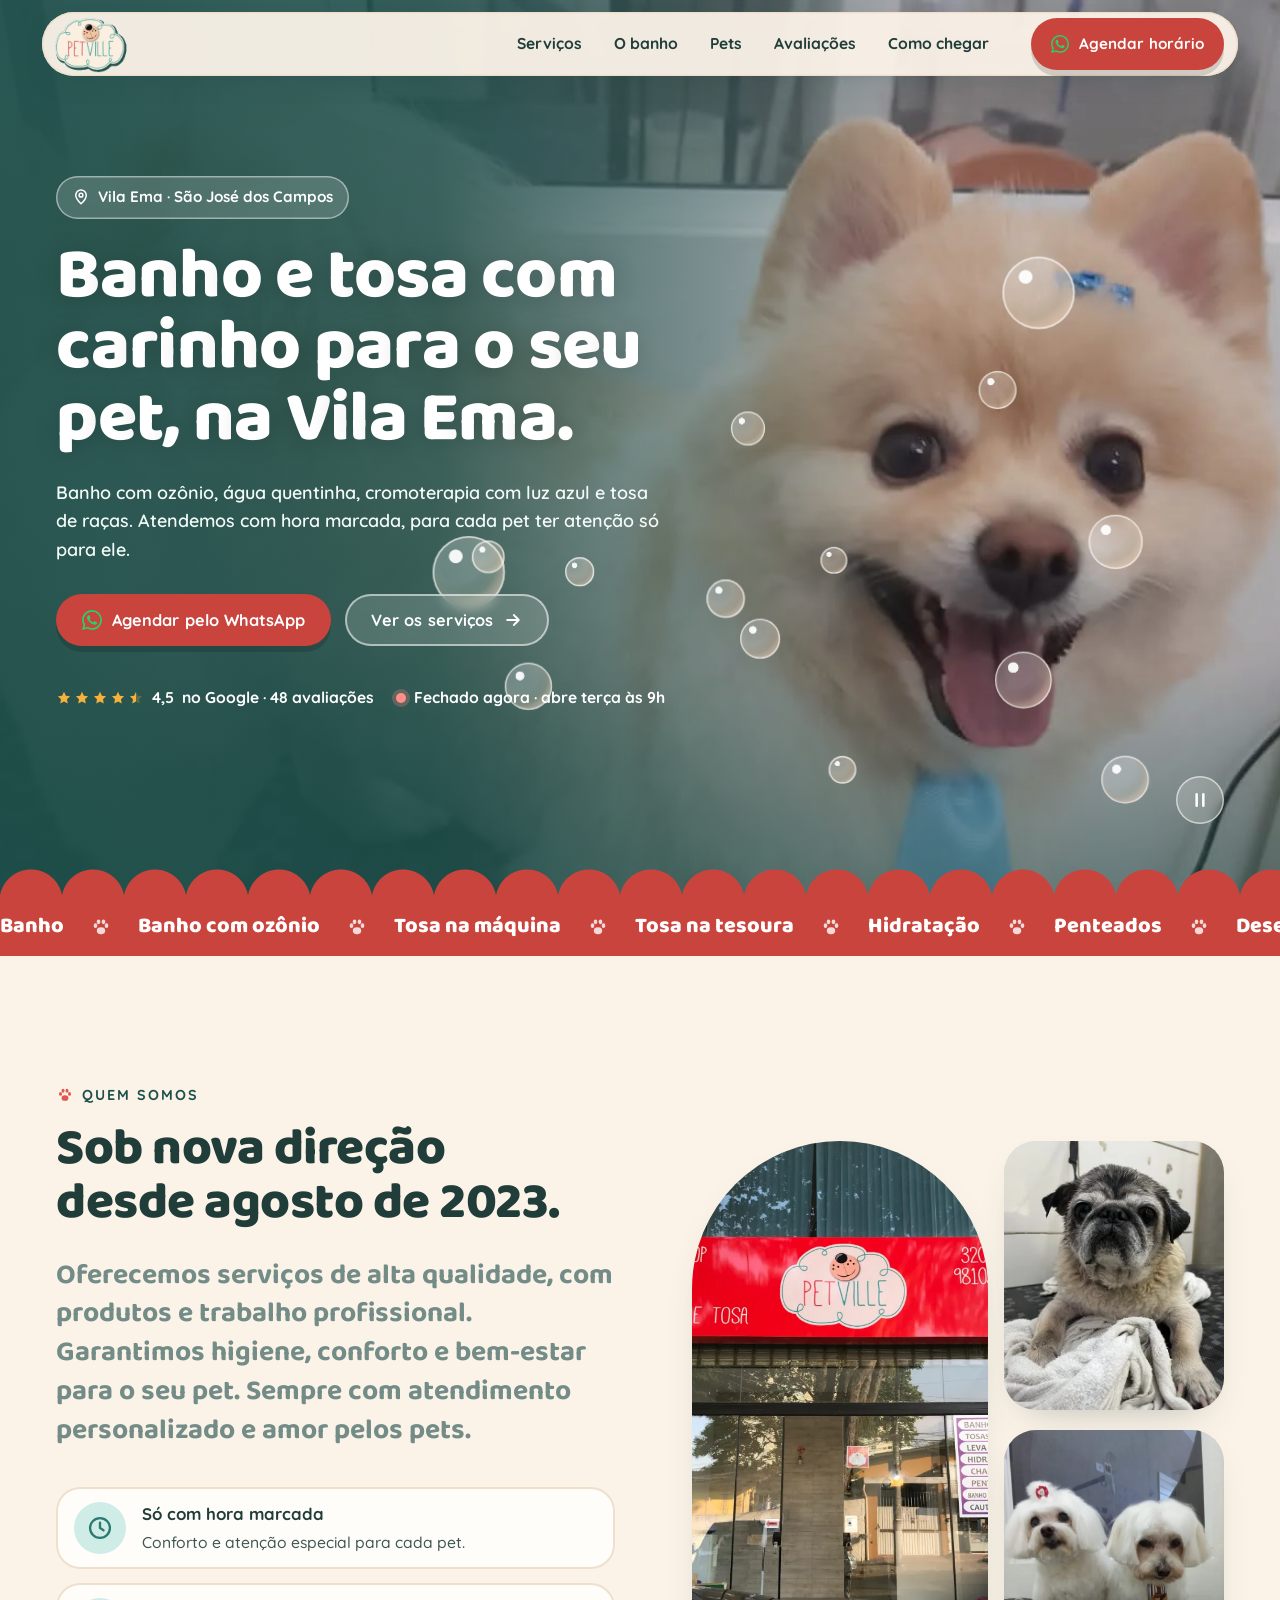
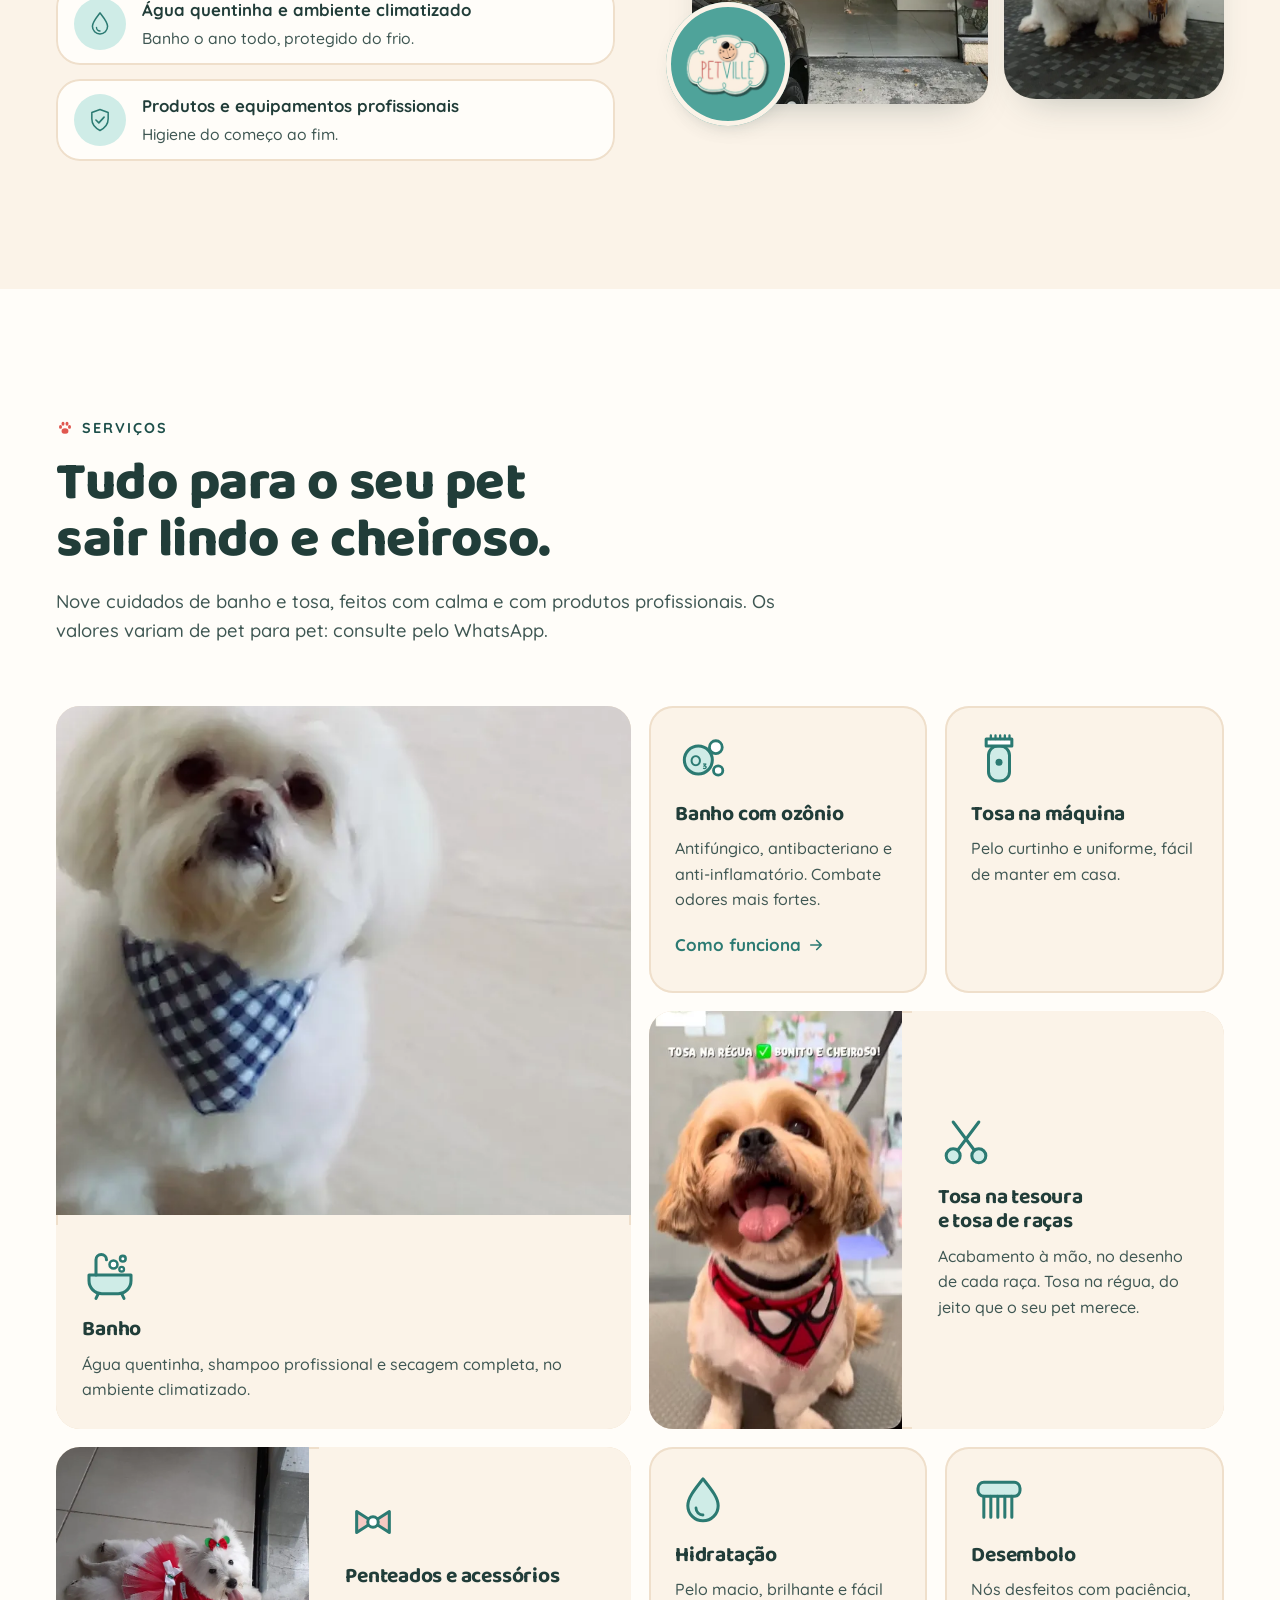
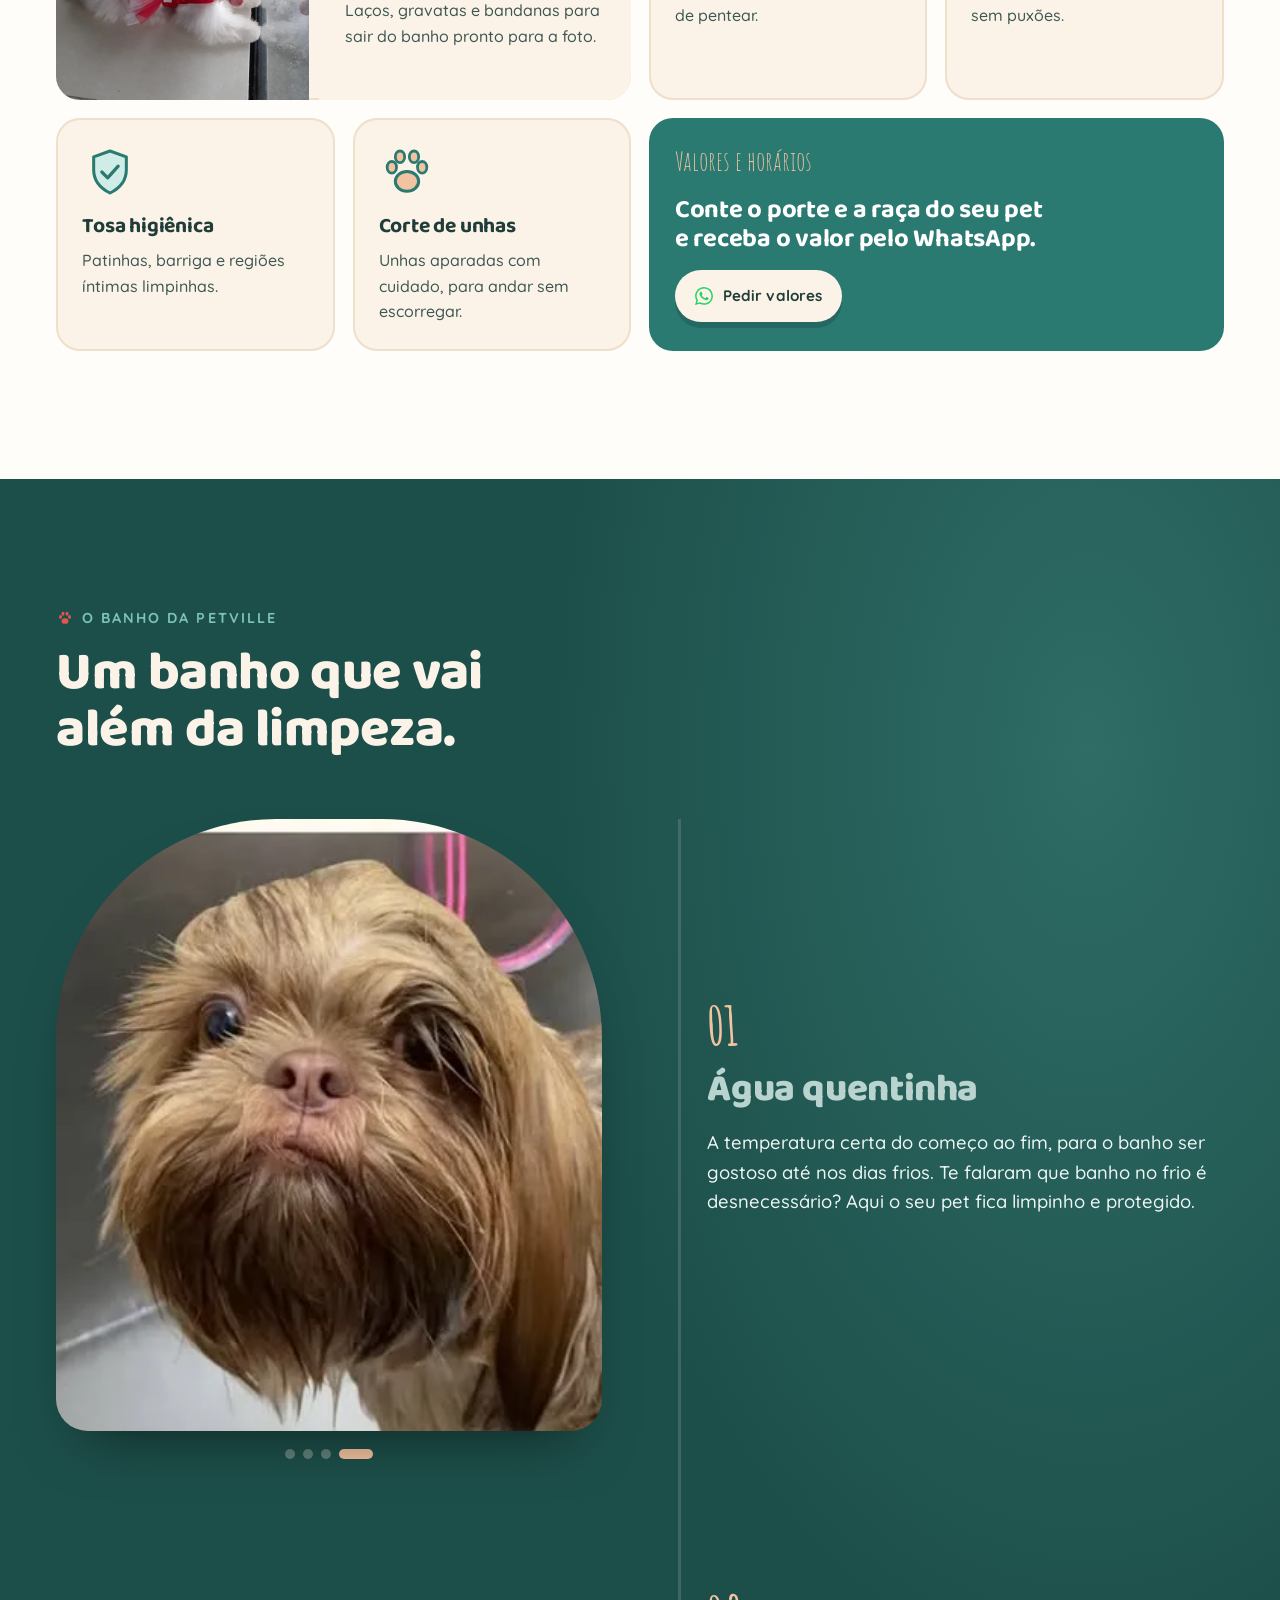
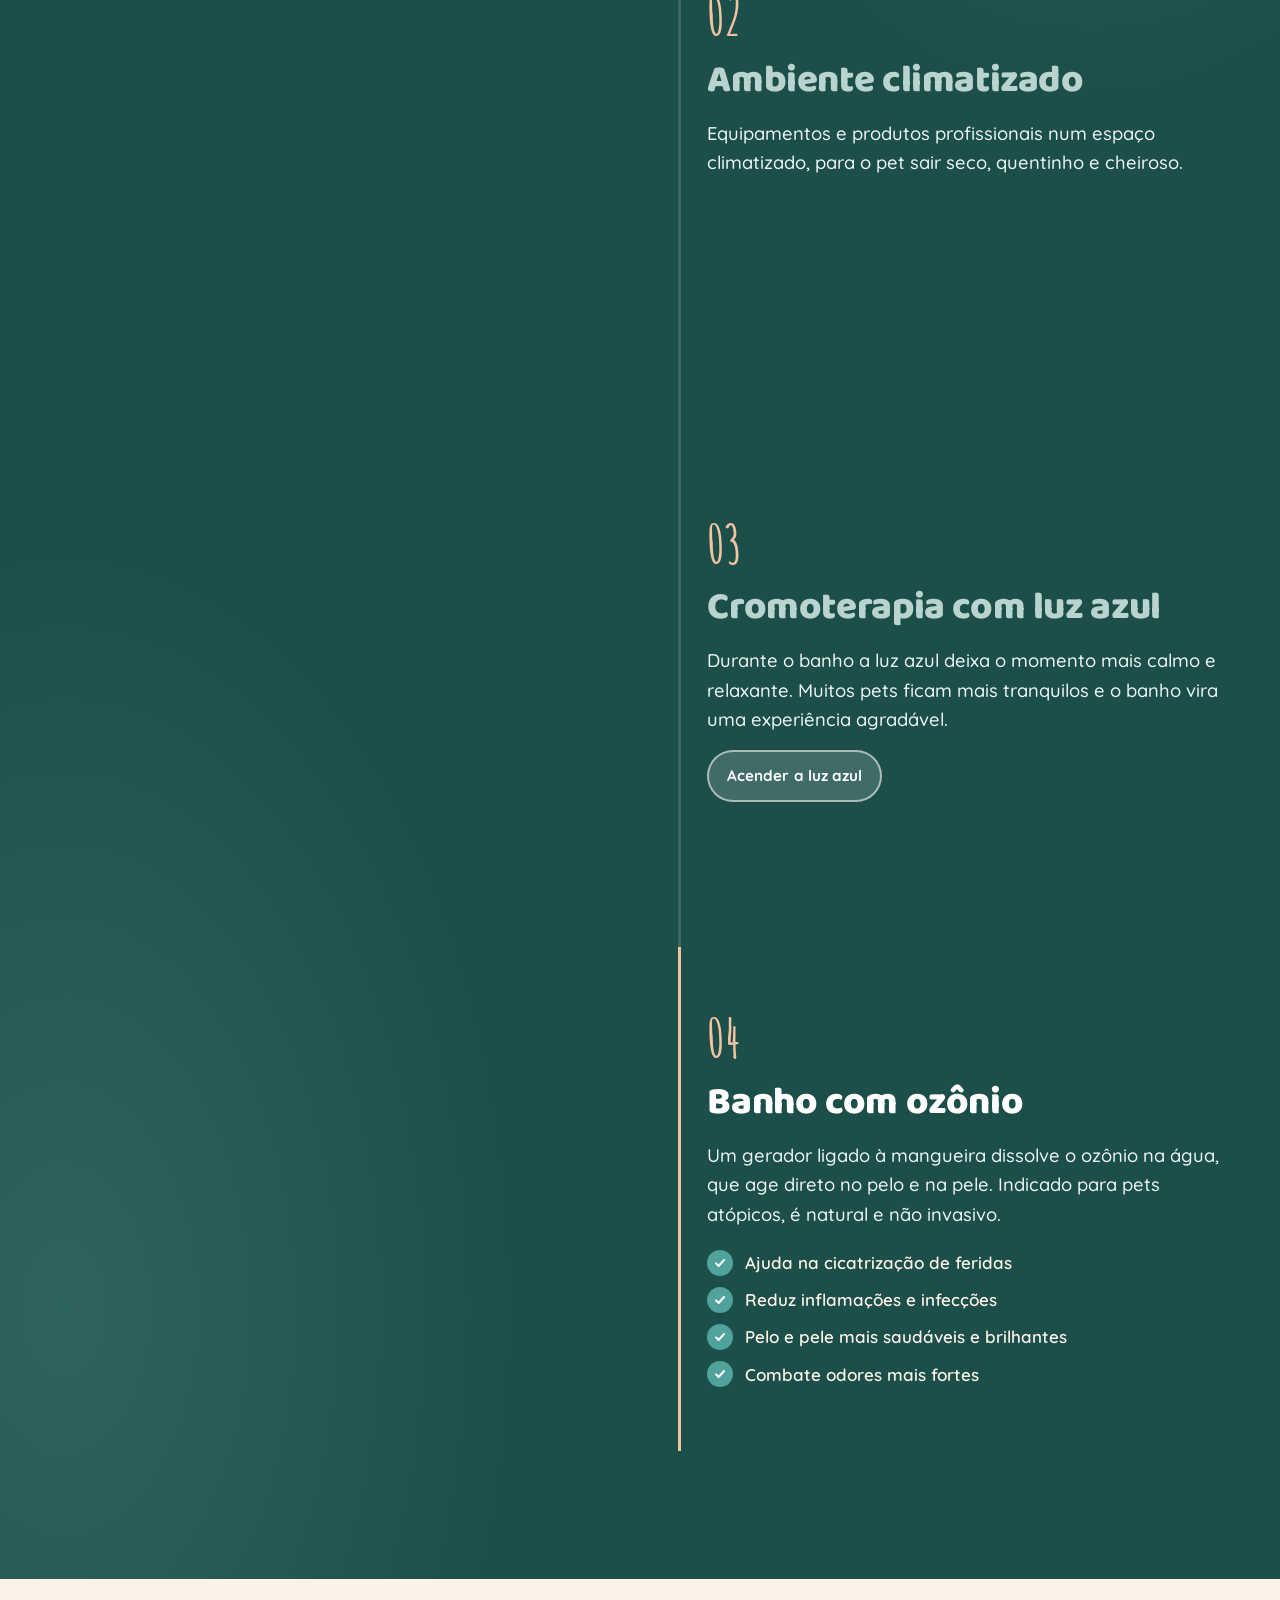
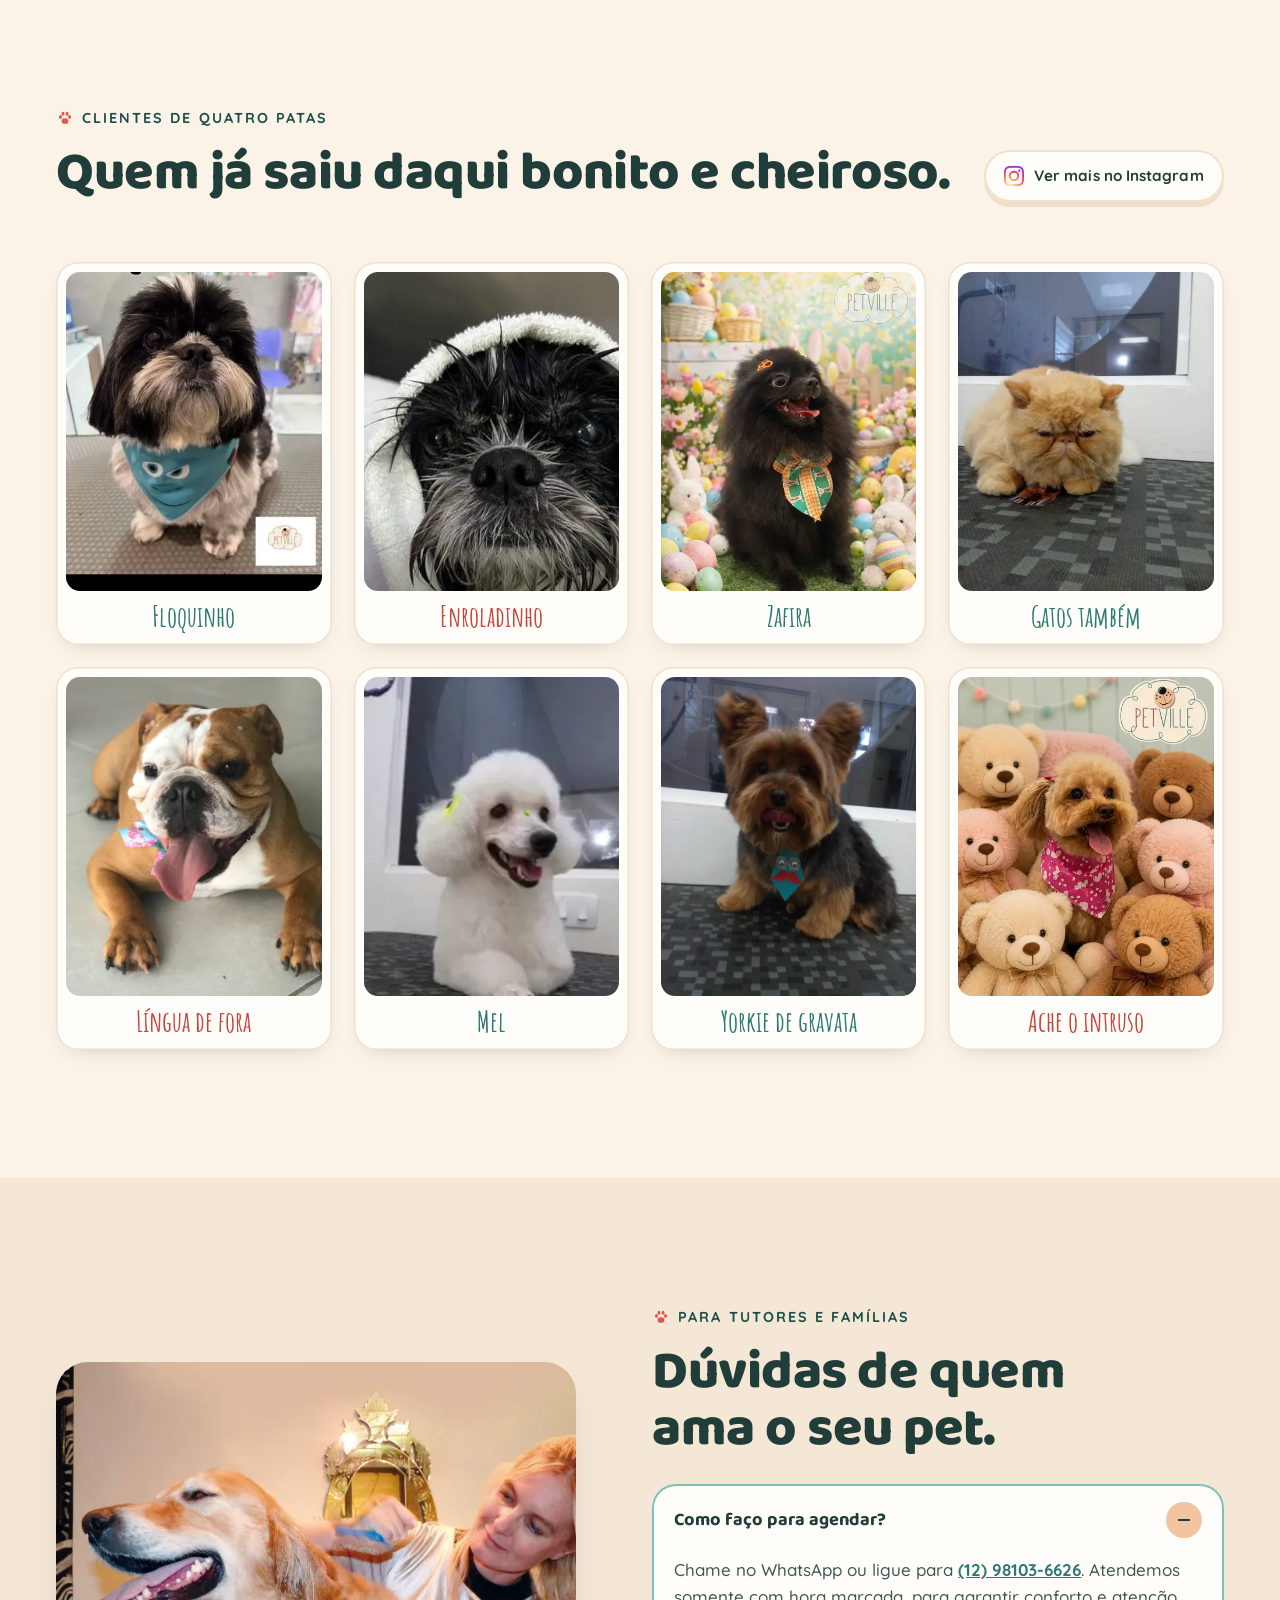
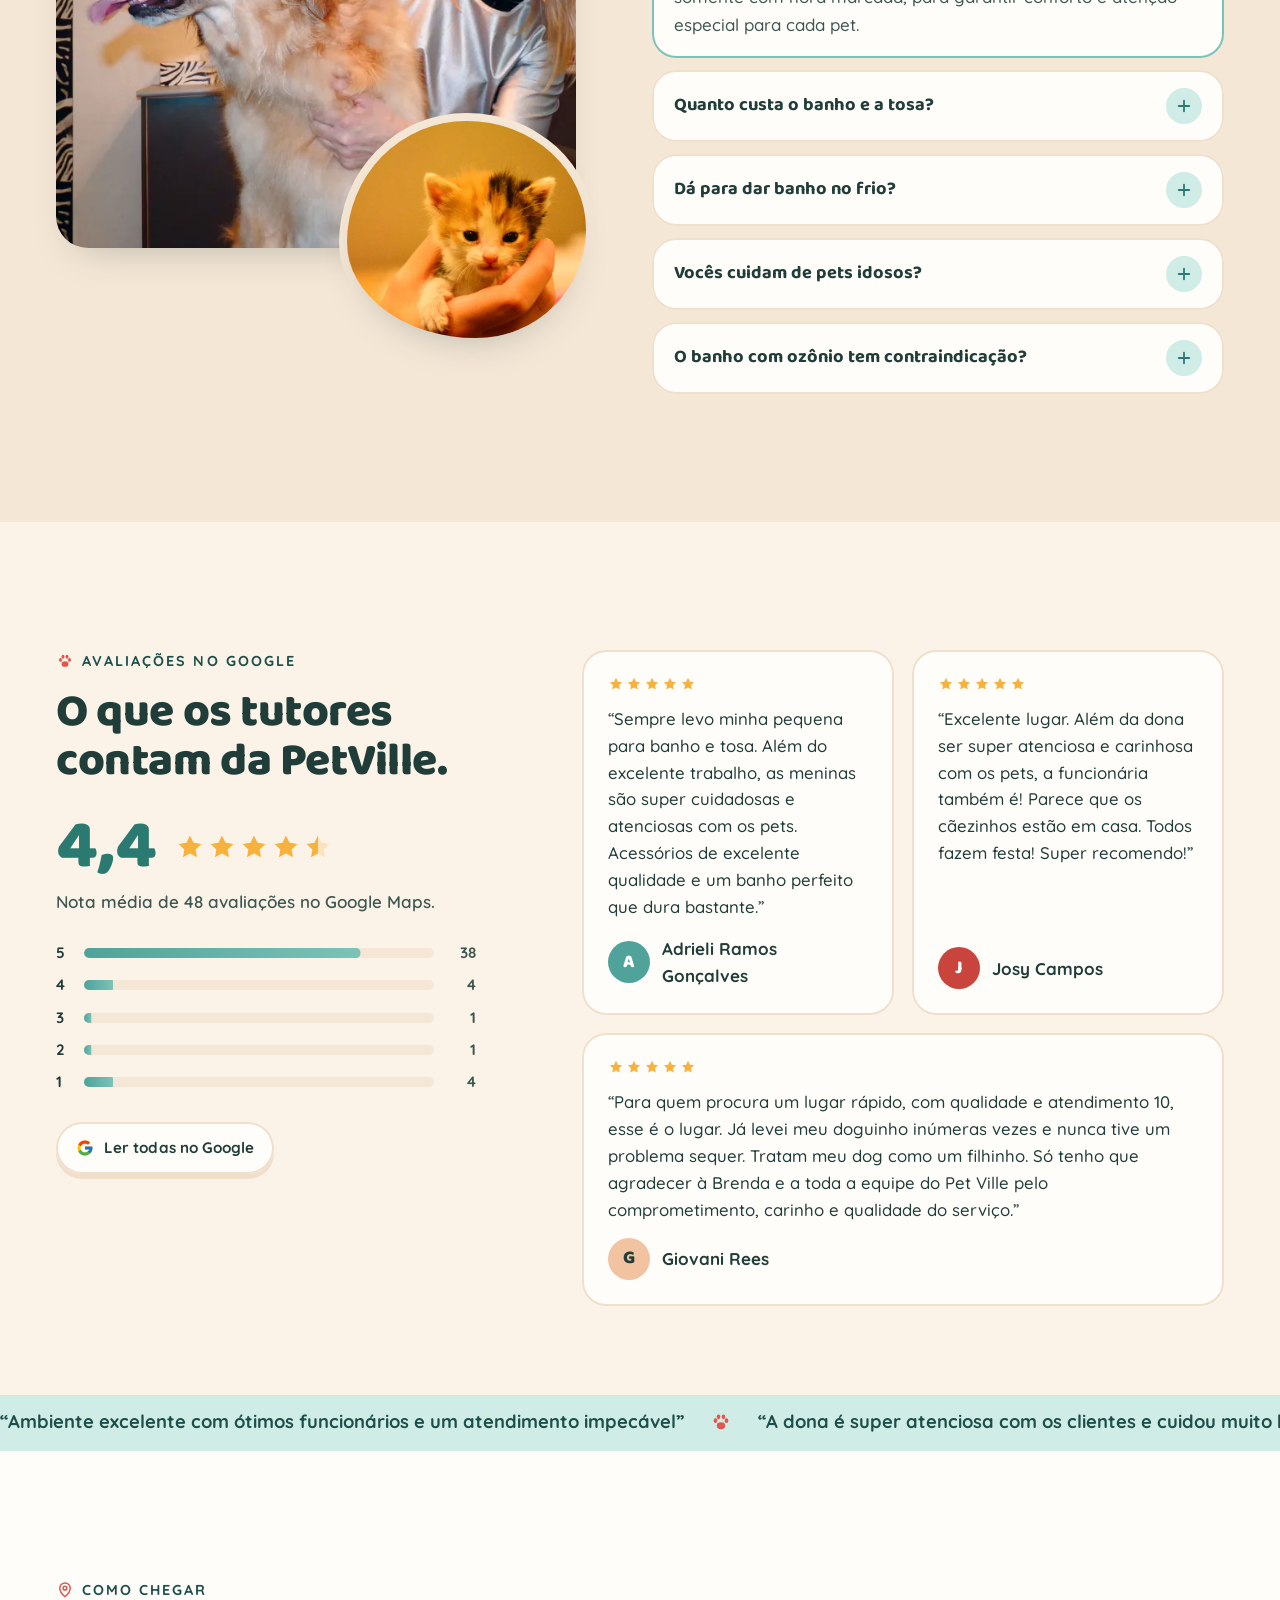
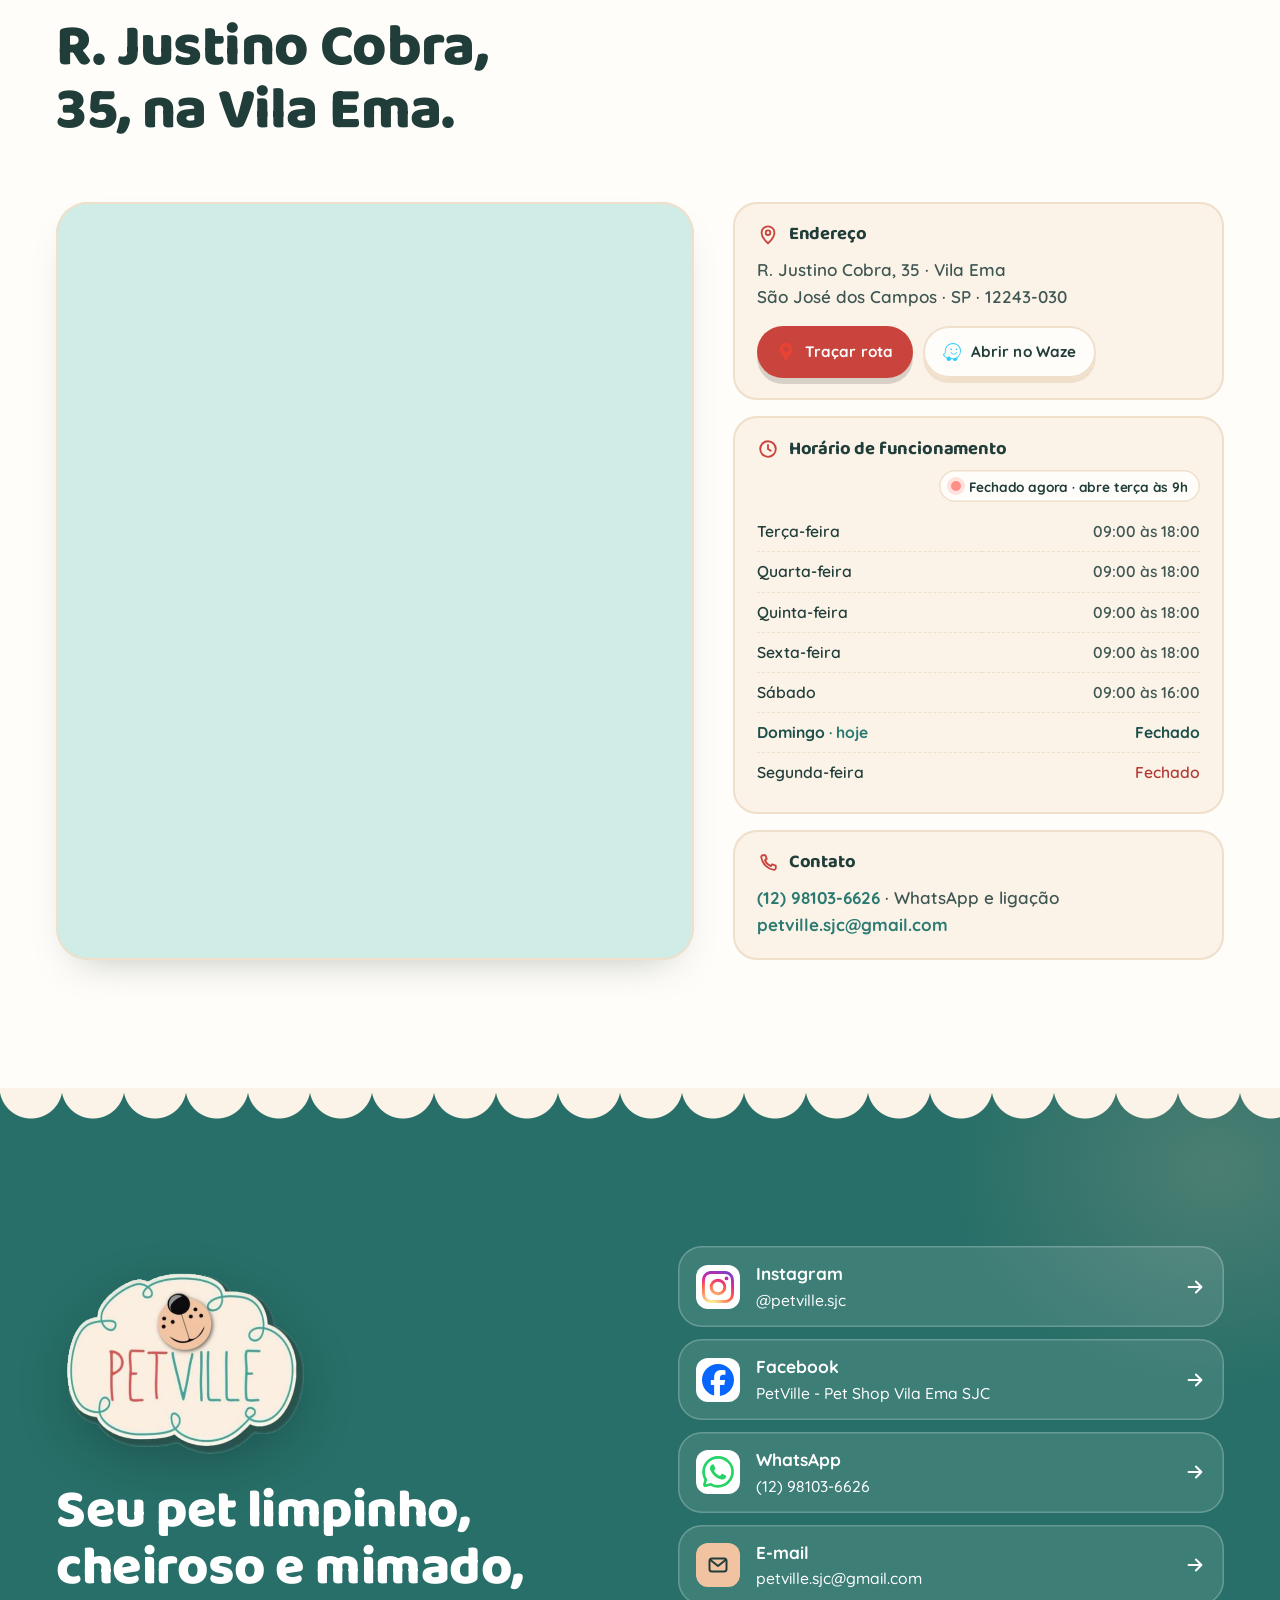
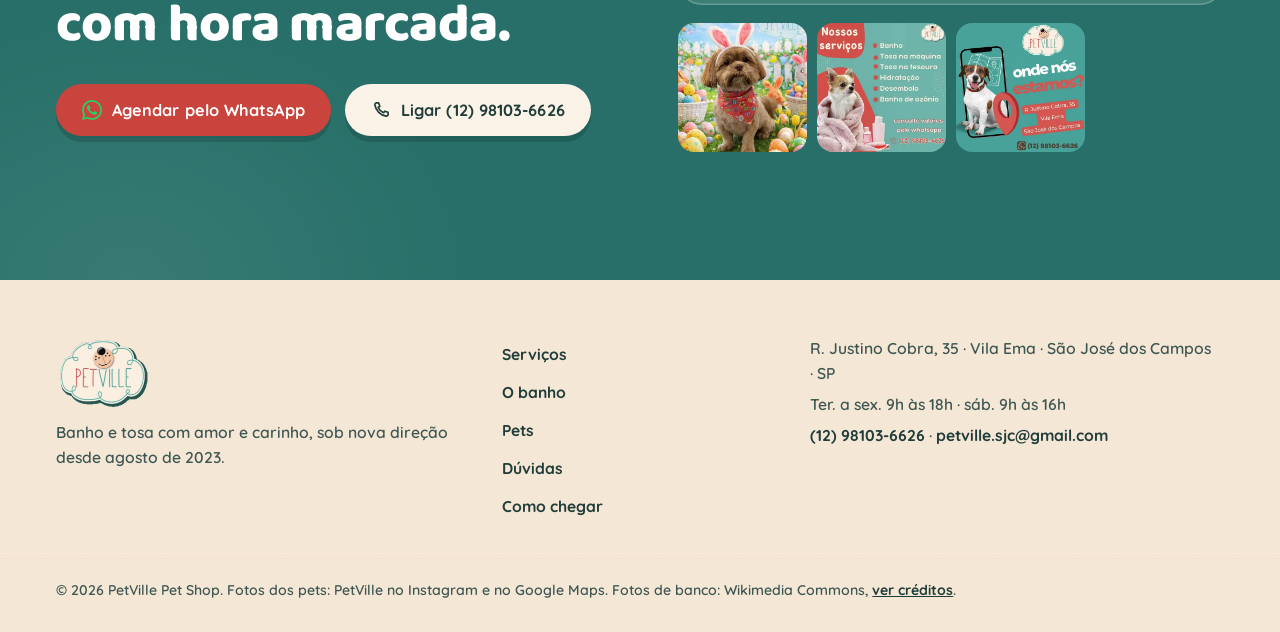
==== commit 54f92369: "Volta aos fundos creme e verde em todas as telas e a luz azul fica só na foto da cromoterapia Co-Aut" ====
--- a/index.html
+++ b/index.html
@@ -8,14 +8,16 @@
 <meta name="page-type" content="place">
 <meta name="site-kind" content="other">
 <meta name="page-kind" content="place">
-<meta name="color-scheme" content="dark">
-<meta name="theme-color" content="#173f3b">
+<!-- só tema claro: impede o modo escuro automático do navegador (e o Dark Reader) de escurecer o site -->
+<meta name="color-scheme" content="only light">
+<meta name="darkreader-lock">
+<meta name="theme-color" content="#4fa39a">
 <meta property="og:type" content="website">
 <meta property="og:locale" content="pt_BR">
 <meta property="og:title" content="PetVille Pet Shop · Banho e tosa com carinho na Vila Ema">
 <meta property="og:description" content="Banho com ozônio, cromoterapia, tosa de raças, hidratação e penteados, sempre com hora marcada. R. Justino Cobra, 35, Vila Ema, São José dos Campos.">
 <meta property="og:url" content="https://gustavox222.github.io/pet-ville/">
-<meta property="og:image" content="https://gustavox222.github.io/pet-ville/share.jpg?v=2">
+<meta property="og:image" content="https://gustavox222.github.io/pet-ville/share.jpg?v=3">
 <link rel="canonical" href="https://gustavox222.github.io/pet-ville/">
 <meta name="twitter:card" content="summary_large_image">
 <link rel="icon" href="img/logo-square-180.png?v=2" type="image/png">
@@ -24,7 +26,7 @@
 <link rel="preconnect" href="https://fonts.gstatic.com" crossorigin>
 <link href="https://fonts.googleapis.com/css2?family=Amatic+SC:wght@700&family=Baloo+2:wght@600;700;800&family=Quicksand:wght@500;600;700&display=swap" rel="stylesheet">
 <link rel="preload" as="image" href="img/hero-lulu.webp?v=3" imagesrcset="img/hero-lulu-900.webp?v=3 900w, img/hero-lulu.webp?v=3 1600w" imagesizes="100vw">
-<link rel="stylesheet" href="css/style.css?v=4">
+<link rel="stylesheet" href="css/style.css?v=5">
 <script>(function(d){d.classList.add('js','m-enter');if(window.matchMedia&&matchMedia('(prefers-reduced-motion: reduce)').matches)d.classList.add('reduce');setTimeout(function(){d.classList.add('ready');},3500);})(document.documentElement);</script>
 <script type="application/ld+json">
 {
@@ -32,7 +34,7 @@
   "@type": "PetStore",
   "name": "PetVille Pet Shop",
   "alternateName": "Pet Ville",
-  "image": "https://gustavox222.github.io/pet-ville/share.jpg?v=2",
+  "image": "https://gustavox222.github.io/pet-ville/share.jpg?v=3",
   "logo": "https://gustavox222.github.io/pet-ville/img/logo-square.png",
   "url": "https://gustavox222.github.io/pet-ville/",
   "telephone": "+55-12-98103-6626",
@@ -52,7 +54,7 @@
 <body>
 <!-- PetVille Pet Shop · place · cores da própria logo: verde-água #4fa39a, creme da nuvem #fbf3e8, coral do "PET" #e0574f, pêssego do focinho #f2c3a0
      Baloo 2 (títulos, redonda e fofa) + Quicksand (texto) + Amatic SC (o traço fino e alto do letreiro da logo, só em etiquetas)
-     Tema escuro verde-água (o cliente prefere o visual que o celular mostrava). Hero: foto do lulu da própria loja em tela cheia + borda de nuvem + bolhas de sabão que estouram no toque
+     Fundos creme e verde, iguais no computador e no celular. Hero: foto do lulu da própria loja em tela cheia + borda de nuvem + bolhas de sabão que estouram no toque
      Momentos: (1) a biografia que se colore palavra por palavra; (2) o banho em quatro capítulos com a foto que troca e a luz azul que acende.
      21st-style: bento de serviços com holofote no cursor, faixa corrida de serviços e de elogios, acordeão com mola (Motion). -->
 <a class="skip" href="#conteudo">Pular para o conteúdo</a>
@@ -69,14 +71,14 @@
   <symbol id="i-play" viewBox="0 0 24 24"><path d="M8 5.5v13l10.5-6.5z" fill="currentColor"/></symbol>
   <symbol id="i-plus" viewBox="0 0 24 24"><path class="v" d="M12 5v14" stroke="currentColor" stroke-width="2.4" stroke-linecap="round"/><path d="M5 12h14" stroke="currentColor" stroke-width="2.4" stroke-linecap="round"/></symbol>
   <!-- serviços -->
-  <symbol id="s-banho" viewBox="0 0 48 48"><path d="M6 24h36v5a11 11 0 0 1-11 11H17A11 11 0 0 1 6 29z" fill="#2a625b" stroke="currentColor" stroke-width="2.6" stroke-linejoin="round"/><path d="M12 24V11a4.5 4.5 0 0 1 9 0" fill="none" stroke="currentColor" stroke-width="2.6" stroke-linecap="round"/><circle cx="27" cy="15" r="3.4" fill="#173f3b" stroke="currentColor" stroke-width="2.2"/><circle cx="35" cy="10" r="2.4" fill="#173f3b" stroke="currentColor" stroke-width="2.2"/><circle cx="34" cy="19" r="2" fill="#173f3b" stroke="currentColor" stroke-width="2"/><path d="M14 40l-2 4M34 40l2 4" stroke="currentColor" stroke-width="2.6" stroke-linecap="round"/></symbol>
-  <symbol id="s-ozonio" viewBox="0 0 48 48"><circle cx="20" cy="24" r="12" fill="#2a625b" stroke="currentColor" stroke-width="2.6"/><circle cx="35" cy="13" r="5.5" fill="#173f3b" stroke="currentColor" stroke-width="2.4"/><circle cx="37" cy="33" r="4" fill="#173f3b" stroke="currentColor" stroke-width="2.4"/><text x="20" y="29" text-anchor="middle" font-family="Baloo 2, sans-serif" font-weight="800" font-size="13" fill="currentColor">O₃</text></symbol>
-  <symbol id="s-maquina" viewBox="0 0 48 48"><rect x="15" y="12" width="18" height="30" rx="8" fill="#2a625b" stroke="currentColor" stroke-width="2.6"/><path d="M13 6h22v6H13z" fill="#173f3b" stroke="currentColor" stroke-width="2.6" stroke-linejoin="round"/><path d="M17 6V3M21 6V3M25 6V3M29 6V3M33 6V3" stroke="currentColor" stroke-width="2" stroke-linecap="round"/><circle cx="24" cy="26" r="3" fill="currentColor"/></symbol>
-  <symbol id="s-tesoura" viewBox="0 0 48 48"><circle cx="13" cy="35" r="6" fill="#2a625b" stroke="currentColor" stroke-width="2.6"/><circle cx="35" cy="35" r="6" fill="#2a625b" stroke="currentColor" stroke-width="2.6"/><path d="M17 30L35 6M31 30L13 6" stroke="currentColor" stroke-width="2.6" stroke-linecap="round"/></symbol>
-  <symbol id="s-penteado" viewBox="0 0 48 48"><path d="M24 24l-14-9v18zM24 24l14-9v18z" fill="#f7c9c3" stroke="currentColor" stroke-width="2.6" stroke-linejoin="round"/><circle cx="24" cy="24" r="4.5" fill="#173f3b" stroke="currentColor" stroke-width="2.6"/></symbol>
-  <symbol id="s-hidrata" viewBox="0 0 48 48"><path d="M24 5c7 9 13 16 13 23a13 13 0 0 1-26 0c0-7 6-14 13-23z" fill="#2a625b" stroke="currentColor" stroke-width="2.6" stroke-linejoin="round"/><path d="M18 30a6 6 0 0 0 6 6" fill="none" stroke="currentColor" stroke-width="2.4" stroke-linecap="round"/></symbol>
-  <symbol id="s-desembolo" viewBox="0 0 48 48"><rect x="6" y="8" width="36" height="12" rx="5" fill="#2a625b" stroke="currentColor" stroke-width="2.6"/><path d="M11 20v18M17 20v18M23 20v18M29 20v18M35 20v18" stroke="currentColor" stroke-width="2.6" stroke-linecap="round"/></symbol>
-  <symbol id="s-higienica" viewBox="0 0 48 48"><path d="M24 6l14 5v11c0 9-6 16-14 20-8-4-14-11-14-20V11z" fill="#2a625b" stroke="currentColor" stroke-width="2.6" stroke-linejoin="round"/><path d="M17 24l5 5 9-10" fill="none" stroke="currentColor" stroke-width="2.8" stroke-linecap="round" stroke-linejoin="round"/></symbol>
+  <symbol id="s-banho" viewBox="0 0 48 48"><path d="M6 24h36v5a11 11 0 0 1-11 11H17A11 11 0 0 1 6 29z" fill="#cfece7" stroke="currentColor" stroke-width="2.6" stroke-linejoin="round"/><path d="M12 24V11a4.5 4.5 0 0 1 9 0" fill="none" stroke="currentColor" stroke-width="2.6" stroke-linecap="round"/><circle cx="27" cy="15" r="3.4" fill="#fff" stroke="currentColor" stroke-width="2.2"/><circle cx="35" cy="10" r="2.4" fill="#fff" stroke="currentColor" stroke-width="2.2"/><circle cx="34" cy="19" r="2" fill="#fff" stroke="currentColor" stroke-width="2"/><path d="M14 40l-2 4M34 40l2 4" stroke="currentColor" stroke-width="2.6" stroke-linecap="round"/></symbol>
+  <symbol id="s-ozonio" viewBox="0 0 48 48"><circle cx="20" cy="24" r="12" fill="#cfece7" stroke="currentColor" stroke-width="2.6"/><circle cx="35" cy="13" r="5.5" fill="#fff" stroke="currentColor" stroke-width="2.4"/><circle cx="37" cy="33" r="4" fill="#fff" stroke="currentColor" stroke-width="2.4"/><text x="20" y="29" text-anchor="middle" font-family="Baloo 2, sans-serif" font-weight="800" font-size="13" fill="currentColor">O₃</text></symbol>
+  <symbol id="s-maquina" viewBox="0 0 48 48"><rect x="15" y="12" width="18" height="30" rx="8" fill="#cfece7" stroke="currentColor" stroke-width="2.6"/><path d="M13 6h22v6H13z" fill="#fff" stroke="currentColor" stroke-width="2.6" stroke-linejoin="round"/><path d="M17 6V3M21 6V3M25 6V3M29 6V3M33 6V3" stroke="currentColor" stroke-width="2" stroke-linecap="round"/><circle cx="24" cy="26" r="3" fill="currentColor"/></symbol>
+  <symbol id="s-tesoura" viewBox="0 0 48 48"><circle cx="13" cy="35" r="6" fill="#cfece7" stroke="currentColor" stroke-width="2.6"/><circle cx="35" cy="35" r="6" fill="#cfece7" stroke="currentColor" stroke-width="2.6"/><path d="M17 30L35 6M31 30L13 6" stroke="currentColor" stroke-width="2.6" stroke-linecap="round"/></symbol>
+  <symbol id="s-penteado" viewBox="0 0 48 48"><path d="M24 24l-14-9v18zM24 24l14-9v18z" fill="#f7c9c3" stroke="currentColor" stroke-width="2.6" stroke-linejoin="round"/><circle cx="24" cy="24" r="4.5" fill="#fff" stroke="currentColor" stroke-width="2.6"/></symbol>
+  <symbol id="s-hidrata" viewBox="0 0 48 48"><path d="M24 5c7 9 13 16 13 23a13 13 0 0 1-26 0c0-7 6-14 13-23z" fill="#cfece7" stroke="currentColor" stroke-width="2.6" stroke-linejoin="round"/><path d="M18 30a6 6 0 0 0 6 6" fill="none" stroke="currentColor" stroke-width="2.4" stroke-linecap="round"/></symbol>
+  <symbol id="s-desembolo" viewBox="0 0 48 48"><rect x="6" y="8" width="36" height="12" rx="5" fill="#cfece7" stroke="currentColor" stroke-width="2.6"/><path d="M11 20v18M17 20v18M23 20v18M29 20v18M35 20v18" stroke="currentColor" stroke-width="2.6" stroke-linecap="round"/></symbol>
+  <symbol id="s-higienica" viewBox="0 0 48 48"><path d="M24 6l14 5v11c0 9-6 16-14 20-8-4-14-11-14-20V11z" fill="#cfece7" stroke="currentColor" stroke-width="2.6" stroke-linejoin="round"/><path d="M17 24l5 5 9-10" fill="none" stroke="currentColor" stroke-width="2.8" stroke-linecap="round" stroke-linejoin="round"/></symbol>
   <symbol id="s-unhas" viewBox="0 0 48 48"><ellipse cx="24" cy="32" rx="10" ry="8.5" fill="#f2c3a0" stroke="currentColor" stroke-width="2.6"/><ellipse cx="11" cy="20" rx="4" ry="5" fill="#f2c3a0" stroke="currentColor" stroke-width="2.4"/><ellipse cx="37" cy="20" rx="4" ry="5" fill="#f2c3a0" stroke="currentColor" stroke-width="2.4"/><ellipse cx="18" cy="11" rx="4" ry="5" fill="#f2c3a0" stroke="currentColor" stroke-width="2.4"/><ellipse cx="30" cy="11" rx="4" ry="5" fill="#f2c3a0" stroke="currentColor" stroke-width="2.4"/></symbol>
 </svg>
 
@@ -523,6 +525,6 @@
 <script src="vendor/ScrollTrigger.min.js?v=2" defer></script>
 <script src="vendor/SplitText.min.js?v=2" defer></script>
 <script src="vendor/motion.js?v=2" defer></script>
-<script src="js/main.js?v=3" defer></script>
+<script src="js/main.js?v=4" defer></script>
 </body>
 </html>
--- a/css/style.css
+++ b/css/style.css
@@ -1,25 +1,21 @@
 /* PetVille Pet Shop · cores da logo: verde-água, creme da nuvem, coral do "PET", pêssego do focinho */
 :root {
-  color-scheme: dark;
+  color-scheme: only light;
   --teal: #4fa39a;
   --teal-2: #7cc2b8;
-  --teal-soft: #2a625b;
+  --teal-soft: #cfece7;
   --teal-deep: #2b7a72;
   --teal-night: #1d4f4a;
-  --ink: #f6efe4;
-  --muted: #c4d8d4;
-  --cream: #173f3b;
-  --cream-2: #133632;
-  --paper: #1d4c47;
-  --accent: #8fd3c8;
-  --coral-text: #ff9e93;
-  --on-light: #213d39;
-  --light: #fbf3e8;
+  --ink: #213d39;
+  --muted: #3f5753;
+  --cream: #fbf3e8;
+  --cream-2: #f5e7d6;
+  --paper: #fffdf9;
   --coral: #e0574f;
   --coral-btn: #c9443d;
   --coral-btn-h: #b33a34;
   --peach: #f2c3a0;
-  --line: rgba(246, 239, 228, .14);
+  --line: #efdfcb;
 
   --f-title: 'Baloo 2', 'Trebuchet MS', system-ui, sans-serif;
   --f-body: 'Quicksand', 'Segoe UI', system-ui, sans-serif;
@@ -30,8 +26,8 @@
   --r-lg: 32px;
   --r-md: 24px;
   --r-sm: 16px;
-  --shadow: 0 22px 44px -22px rgba(0, 0, 0, .55);
-  --shadow-sm: 0 10px 24px -14px rgba(0, 0, 0, .5);
+  --shadow: 0 18px 40px -22px rgba(33, 61, 57, .35);
+  --shadow-sm: 0 8px 22px -14px rgba(33, 61, 57, .35);
   --ease: cubic-bezier(.22, 1, .36, 1);
   --nav-h: 76px;
 }
@@ -55,9 +51,9 @@
 .sr { position: absolute !important; width: 1px; height: 1px; overflow: hidden; clip: rect(0 0 0 0); white-space: nowrap; }
 .wrap { width: 100%; max-width: calc(var(--maxw) + var(--gutter) * 2); margin-inline: auto; padding-inline: var(--gutter); }
 
-.skip { position: fixed; left: 16px; top: -80px; z-index: 200; background: var(--light); color: var(--on-light); padding: 12px 18px; border-radius: 12px; text-decoration: none; font-weight: 700; }
+.skip { position: fixed; left: 16px; top: -80px; z-index: 200; background: var(--ink); color: #fff; padding: 12px 18px; border-radius: 12px; text-decoration: none; font-weight: 700; }
 .skip:focus { top: 16px; }
-:focus-visible { outline: 3px solid var(--peach); outline-offset: 3px; border-radius: 10px; }
+:focus-visible { outline: 3px solid var(--coral-btn); outline-offset: 3px; border-radius: 10px; }
 
 /* ---------------------------------------------------------------- botões */
 .btn {
@@ -78,20 +74,20 @@
 .btn--coral:hover { --bg: var(--coral-btn-h); }
 .btn--teal { --bg: var(--teal-deep); }
 .btn--teal:hover { --bg: var(--teal-night); }
-.btn--cream { --bg: var(--light); --fg: var(--on-light); }
+.btn--cream { --bg: var(--cream); --fg: var(--ink); }
 .btn--cream:hover { --bg: #fff; }
 .btn--glass { --bg: rgba(255, 253, 249, .16); --fg: #fff; box-shadow: inset 0 0 0 2px rgba(255, 255, 255, .55); -webkit-backdrop-filter: blur(6px); backdrop-filter: blur(6px); }
 .btn--glass:hover { --bg: rgba(255, 253, 249, .28); box-shadow: inset 0 0 0 2px #fff; }
 .btn--glass:active { box-shadow: inset 0 0 0 2px #fff; }
 .btn--ghost { --bg: var(--paper); --fg: var(--ink); box-shadow: inset 0 0 0 2px var(--line), 0 5px 0 0 var(--line); }
-.btn--ghost:hover { box-shadow: inset 0 0 0 2px var(--teal-2), 0 7px 0 0 var(--teal-soft); }
+.btn--ghost:hover { box-shadow: inset 0 0 0 2px var(--teal), 0 7px 0 0 var(--teal-soft); }
 .btn--ghost:active { box-shadow: inset 0 0 0 2px var(--teal), 0 1px 0 0 var(--teal-soft); }
 .btn--sm { padding: 0 20px; font-size: .95rem; }
 
-.link { color: var(--accent); font-weight: 700; text-decoration: none; background: linear-gradient(currentColor, currentColor) 0 100% / 0 2px no-repeat; transition: background-size .35s var(--ease); }
+.link { color: var(--teal-deep); font-weight: 700; text-decoration: none; background: linear-gradient(currentColor, currentColor) 0 100% / 0 2px no-repeat; transition: background-size .35s var(--ease); }
 .link:hover { background-size: 100% 2px; }
 
-.eyebrow { display: inline-flex; align-items: center; gap: 8px; font: 700 .9rem/1 var(--f-body); letter-spacing: .14em; text-transform: uppercase; color: var(--accent); margin-bottom: 18px; }
+.eyebrow { display: inline-flex; align-items: center; gap: 8px; font: 700 .9rem/1 var(--f-body); letter-spacing: .14em; text-transform: uppercase; color: var(--teal-night); margin-bottom: 18px; }
 .eyebrow svg { width: 18px; height: 18px; color: var(--coral); }
 
 .stars { display: inline-flex; gap: 2px; color: #f6b23c; }
@@ -100,12 +96,12 @@
 /* ---------------------------------------------------------------- nav */
 /* pílula flutuante; o menu do celular fica fora do header (iOS) */
 .nav { position: fixed; inset: 0 0 auto; z-index: 60; padding: 12px 0 10px; pointer-events: none; transition: background-color .25s, box-shadow .25s; }
-.nav.is-scrolled { background: var(--cream); box-shadow: 0 12px 30px -20px rgba(0, 0, 0, .6); pointer-events: auto; }
+.nav.is-scrolled { background: var(--cream); box-shadow: 0 10px 30px -22px rgba(33, 61, 57, .55); pointer-events: auto; }
 .nav__in { position: relative; display: flex; align-items: center; gap: 22px; min-height: 64px; pointer-events: none; }
 .nav__in > * { pointer-events: auto; }
 .nav__in::after {
   content: ''; position: absolute; inset: 0 calc(var(--gutter) - 14px); z-index: -1; border-radius: 999px;
-  background: rgba(23, 63, 59, .94); box-shadow: 0 12px 30px -18px rgba(0, 0, 0, .6), inset 0 0 0 1.5px rgba(246, 239, 228, .14);
+  background: rgba(251, 243, 232, .95); box-shadow: 0 10px 30px -18px rgba(33, 61, 57, .5), inset 0 0 0 1.5px rgba(239, 223, 203, .9);
   pointer-events: none;
 }
 .nav__logo { display: block; flex: none; margin-left: -4px; transition: transform .35s var(--ease); }
@@ -113,7 +109,7 @@
 .nav__logo img { width: 78px; height: auto; }
 .nav__links { display: flex; gap: 4px; margin-left: auto; }
 .nav__links a { position: relative; padding: 10px 14px; text-decoration: none; font-weight: 700; font-size: .98rem; border-radius: 999px; transition: background-color .25s, color .25s; }
-.nav__links a:hover { background: var(--teal-soft); color: var(--accent); }
+.nav__links a:hover { background: var(--teal-soft); color: var(--teal-night); }
 .nav__cta { margin-left: 6px; }
 .nav__menu { display: none; width: 48px; height: 48px; border: 0; border-radius: 50%; background: var(--teal-deep); cursor: pointer; position: relative; margin-left: auto; }
 .nav__menu span:not(.sr) { position: absolute; left: 14px; right: 14px; height: 2.5px; border-radius: 2px; background: #fff; transition: transform .35s var(--ease), top .35s var(--ease); }
@@ -173,14 +169,14 @@
 .cloud-edge { --edge: var(--coral-btn); position: absolute; left: 0; right: 0; bottom: -1px; height: 34px; z-index: 2; pointer-events: none;
   background: radial-gradient(circle at 50% 100%, var(--edge) 31px, transparent 32px) 0 100% / 62px 34px repeat-x;
 }
-.cloud-edge--top { --edge: var(--paper); top: -1px; bottom: auto; background: radial-gradient(circle at 50% 0, var(--edge) 31px, transparent 32px) 0 0 / 62px 34px repeat-x; }
+.cloud-edge--top { --edge: var(--cream); top: -1px; bottom: auto; background: radial-gradient(circle at 50% 0, var(--edge) 31px, transparent 32px) 0 0 / 62px 34px repeat-x; }
 
 /* faixa corrida */
 .ribbon { background: var(--coral-btn); color: #fff; overflow: hidden; padding: 16px 0 18px; position: relative; z-index: 1; }
 .ribbon__track { display: flex; align-items: center; gap: 26px; width: max-content; animation: marquee 38s linear infinite; font: 800 1.35rem/1 var(--f-title); white-space: nowrap; }
 .ribbon__track i { width: 22px; height: 22px; flex: none; background: currentColor; -webkit-mask: url("data:image/svg+xml,%3Csvg xmlns='http://www.w3.org/2000/svg' viewBox='0 0 24 24'%3E%3Cellipse cx='12' cy='16' rx='4.6' ry='3.8'/%3E%3Cellipse cx='6' cy='10.5' rx='2' ry='2.5'/%3E%3Cellipse cx='18' cy='10.5' rx='2' ry='2.5'/%3E%3Cellipse cx='9.3' cy='6.3' rx='2' ry='2.6'/%3E%3Cellipse cx='14.7' cy='6.3' rx='2' ry='2.6'/%3E%3C/svg%3E") center / contain no-repeat; mask: url("data:image/svg+xml,%3Csvg xmlns='http://www.w3.org/2000/svg' viewBox='0 0 24 24'%3E%3Cellipse cx='12' cy='16' rx='4.6' ry='3.8'/%3E%3Cellipse cx='6' cy='10.5' rx='2' ry='2.5'/%3E%3Cellipse cx='18' cy='10.5' rx='2' ry='2.5'/%3E%3Cellipse cx='9.3' cy='6.3' rx='2' ry='2.6'/%3E%3Cellipse cx='14.7' cy='6.3' rx='2' ry='2.6'/%3E%3C/svg%3E") center / contain no-repeat; opacity: .8; }
 .ribbon:hover .ribbon__track { animation-play-state: paused; }
-.ribbon--soft { background: var(--teal-soft); color: var(--ink); margin-top: clamp(56px, 7vw, 96px); }
+.ribbon--soft { background: var(--teal-soft); color: var(--teal-night); margin-top: clamp(56px, 7vw, 96px); }
 .ribbon__track--slow { animation-duration: 60s; font: 700 1.15rem/1 var(--f-body); }
 .ribbon--soft .ribbon__track i { color: var(--coral); opacity: 1; }
 @keyframes marquee { to { transform: translateX(-50%); } }
@@ -198,12 +194,12 @@
 .about h2 { font-size: clamp(2.1rem, 4vw, 3.3rem); }
 .about__bio { font: 700 clamp(1.4rem, 2.2vw, 1.9rem)/1.38 var(--f-title); margin-top: 26px; color: var(--ink); }
 .about__bio .w { transition: color .3s; }
-.js:not(.reduce) .about__bio.is-split .w { color: #7d9d98; }
+.js:not(.reduce) .about__bio.is-split .w { color: #738c87; }
 .js:not(.reduce) .about__bio.is-split .w.is-lit { color: var(--ink); }
-.about__bio .w.is-key.is-lit { color: var(--peach); }
+.about__bio .w.is-key.is-lit { color: var(--coral-btn); }
 .perks { list-style: none; padding: 0; margin: 36px 0 0; display: grid; gap: 14px; }
 .perks li { display: flex; gap: 16px; align-items: center; padding: 14px 18px; background: var(--paper); border-radius: var(--r-md); box-shadow: inset 0 0 0 2px var(--line); }
-.perks__ic { width: 52px; height: 52px; flex: none; border-radius: 50%; background: var(--teal-soft); color: var(--accent); display: grid; place-items: center; }
+.perks__ic { width: 52px; height: 52px; flex: none; border-radius: 50%; background: var(--teal-soft); color: var(--teal-deep); display: grid; place-items: center; }
 .perks__ic svg { width: 28px; height: 28px; }
 .perks b { display: block; font-size: 1.05rem; }
 .perks span:not(.perks__ic) { color: var(--muted); font-size: .98rem; }
@@ -227,10 +223,10 @@
 .card::before { content: ''; position: absolute; inset: 0; z-index: -1; opacity: 0; transition: opacity .35s; background: radial-gradient(320px circle at var(--mx, 50%) var(--my, 50%), rgba(79, 163, 154, .22), transparent 70%); }
 .card:hover { transform: translateY(-2px); box-shadow: inset 0 0 0 2px var(--teal-2), var(--shadow-sm); }
 .card:hover::before { opacity: 1; }
-.card__ic { width: 56px; height: 56px; color: var(--accent); flex: none; }
+.card__ic { width: 56px; height: 56px; color: var(--teal-deep); flex: none; }
 .card h3 { margin-top: 4px; }
 .card p { color: var(--muted); font-size: 1rem; }
-.card__link { margin-top: auto; display: inline-flex; align-items: center; gap: 6px; min-height: 44px; font-weight: 700; color: var(--accent); text-decoration: none; }
+.card__link { margin-top: auto; display: inline-flex; align-items: center; gap: 6px; min-height: 44px; font-weight: 700; color: var(--teal-deep); text-decoration: none; }
 .card__link svg { width: 18px; height: 18px; transition: transform .3s var(--ease); }
 .card__link:hover svg { transform: translateX(4px); }
 .card--photo { padding: 0; }
@@ -253,7 +249,7 @@
 .card--cta__tag { font-family: var(--f-hand); font-size: 1.7rem; line-height: 1; color: var(--peach); }
 
 /* o banho */
-.bath { background: #0f2c29; color: var(--ink); overflow: clip; }
+.bath { background: var(--teal-night); color: var(--cream); overflow: clip; }
 .bath::before { content: ''; position: absolute; inset: 0; pointer-events: none; background: radial-gradient(60% 50% at 85% 10%, rgba(79, 163, 154, .35), transparent 70%), radial-gradient(50% 40% at 5% 90%, rgba(124, 194, 184, .18), transparent 70%); }
 .bath .wrap { position: relative; }
 .bath__grid { display: grid; grid-template-columns: 1fr 1fr; gap: clamp(32px, 6vw, 96px); align-items: start; }
@@ -285,8 +281,8 @@
 .pol { background: var(--paper); border-radius: 22px; padding: 10px 10px 0; box-shadow: var(--shadow-sm), inset 0 0 0 1.5px var(--line); transition: transform .35s var(--ease), box-shadow .35s var(--ease); }
 .pol:hover { transform: translateY(-4px); box-shadow: var(--shadow); }
 .pol img { width: 100%; height: auto; aspect-ratio: 4 / 5; object-fit: cover; border-radius: 14px; }
-.pol__name { display: block; text-align: center; font: 700 1.75rem/1 var(--f-hand); padding: 12px 6px 14px; color: var(--accent); }
-.pol:nth-child(3n+2) .pol__name { color: var(--coral-text); }
+.pol__name { display: block; text-align: center; font: 700 1.75rem/1 var(--f-hand); padding: 12px 6px 14px; color: var(--teal-deep); }
+.pol:nth-child(3n+2) .pol__name { color: var(--coral-btn); }
 
 /* família */
 .family { background: var(--cream-2); }
@@ -301,21 +297,21 @@
 .faq details[open] { box-shadow: inset 0 0 0 2px var(--teal-2); }
 .faq summary { list-style: none; cursor: pointer; display: flex; justify-content: space-between; align-items: center; gap: 16px; padding: 18px 22px; min-height: 64px; font: 700 1.14rem/1.25 var(--f-title); }
 .faq summary::-webkit-details-marker { display: none; }
-.faq summary:hover { color: var(--accent); }
-.faq__ic { width: 36px; height: 36px; flex: none; border-radius: 50%; background: var(--teal-soft); color: var(--accent); display: grid; place-items: center; transition: transform .4s var(--ease), background-color .3s; }
+.faq summary:hover { color: var(--teal-deep); }
+.faq__ic { width: 36px; height: 36px; flex: none; border-radius: 50%; background: var(--teal-soft); color: var(--teal-deep); display: grid; place-items: center; transition: transform .4s var(--ease), background-color .3s; }
 .faq__ic svg { width: 18px; height: 18px; }
-.faq details[open] .faq__ic { background: var(--peach); color: var(--on-light); }
+.faq details[open] .faq__ic { background: var(--peach); color: var(--ink); }
 .faq__ic .v { transform-origin: center; transition: transform .35s var(--ease); }
 .faq details[open] .faq__ic .v { transform: scaleY(0); }
 .faq__a { padding: 0 22px 20px; color: var(--muted); }
-.faq__a a { color: var(--accent); font-weight: 700; }
+.faq__a a { color: var(--teal-deep); font-weight: 700; }
 
 /* avaliações */
 .reviews { padding-bottom: 0 !important; }
 .reviews__grid { display: grid; grid-template-columns: .9fr 1.25fr; gap: clamp(36px, 5vw, 80px); align-items: start; }
 .score h2 { font-size: clamp(2rem, 3.6vw, 3rem); }
 .score__big { display: flex; align-items: center; gap: 18px; margin-top: 30px; }
-.score__n { font: 800 clamp(3.6rem, 5.4vw, 4.6rem)/.9 var(--f-title); color: var(--accent); }
+.score__n { font: 800 clamp(3.6rem, 5.4vw, 4.6rem)/.9 var(--f-title); color: var(--teal-deep); }
 .stars--lg svg { width: 30px; height: 30px; }
 .stars .half { -webkit-mask: linear-gradient(90deg, #000 50%, rgba(0, 0, 0, .25) 50%); mask: linear-gradient(90deg, #000 50%, rgba(0, 0, 0, .25) 50%); }
 .score__sub { color: var(--muted); margin-top: 10px; font-weight: 600; }
@@ -335,7 +331,7 @@
 .quote cite { font-style: normal; font-weight: 700; }
 .av { width: 42px; height: 42px; border-radius: 50%; display: grid; place-items: center; font: 800 1.15rem/1 var(--f-title); background: var(--teal); color: #fff; }
 .av--coral { background: var(--coral-btn); }
-.av--peach { background: var(--peach); color: var(--on-light); }
+.av--peach { background: var(--peach); color: var(--ink); }
 
 /* visite */
 .visit { background: var(--paper); }
@@ -346,7 +342,7 @@
 .info { display: grid; gap: 16px; align-content: start; }
 .info__block { background: var(--cream); border-radius: var(--r-md); padding: 22px 24px; box-shadow: inset 0 0 0 2px var(--line); }
 .info__block h3 { display: flex; align-items: center; flex-wrap: wrap; gap: 10px; font-size: 1.15rem; margin-bottom: 10px; }
-.info__block h3 svg { width: 22px; height: 22px; color: var(--coral-text); }
+.info__block h3 svg { width: 22px; height: 22px; color: var(--coral-btn); }
 .info__block p { color: var(--muted); font-weight: 600; }
 .info__btns { display: flex; flex-wrap: wrap; gap: 10px; margin-top: 16px; }
 .open--pill { min-height: 32px; padding: 0 12px; border-radius: 999px; background: var(--paper); font: 700 .85rem/1 var(--f-body); box-shadow: inset 0 0 0 1.5px var(--line); margin-left: auto; }
@@ -355,13 +351,12 @@
 .hours th, .hours td { padding: 7px 0; text-align: left; font-weight: 600; border-bottom: 1.5px dashed var(--line); }
 .hours td { text-align: right; color: var(--muted); }
 .hours tr:last-child th, .hours tr:last-child td { border-bottom: 0; }
-.hours tr.is-closed td { color: var(--coral-text); }
-.hours tr.is-today th, .hours tr.is-today td { color: var(--accent); font-weight: 800; }
-.hours tr.is-today th::after { content: ' · hoje'; color: var(--accent); font-weight: 700; }
+.hours tr.is-closed td { color: var(--coral-btn-h); }
+.hours tr.is-today th, .hours tr.is-today td { color: var(--teal-night); font-weight: 800; }
+.hours tr.is-today th::after { content: ' · hoje'; color: var(--teal-deep); font-weight: 700; }
 
 /* fechamento */
 .close { background: #276f68; color: #fff; overflow: hidden; }
-.close .btn--cream { --bg: var(--light); --fg: var(--on-light); }
 .close::before { content: ''; position: absolute; inset: 0; pointer-events: none; background: radial-gradient(40% 50% at 10% 100%, rgba(255, 255, 255, .08), transparent 70%), radial-gradient(30% 40% at 95% 10%, rgba(242, 195, 160, .18), transparent 70%); }
 .close__grid { position: relative; display: grid; grid-template-columns: 1fr 1fr; gap: clamp(36px, 6vw, 96px); align-items: center; padding-top: 30px; }
 .close__logo { width: min(260px, 60%); margin-bottom: 26px; filter: drop-shadow(0 16px 24px rgba(0, 0, 0, .18)); }
@@ -373,7 +368,7 @@
 .social > img { background: #fff; border-radius: 12px; padding: 6px; width: 44px; height: 44px; }
 .social span:not(.social__mail) { display: flex; flex-direction: column; font-size: .98rem; color: #fff; overflow-wrap: anywhere; }
 .social b { color: #fff; font-size: 1.08rem; }
-.social__mail { width: 44px; height: 44px; border-radius: 12px; background: var(--peach); color: var(--on-light); display: grid; place-items: center; flex: none; }
+.social__mail { width: 44px; height: 44px; border-radius: 12px; background: var(--peach); color: var(--ink); display: grid; place-items: center; flex: none; }
 .social__mail svg { width: 24px; height: 24px; }
 .social__go { width: 22px; height: 22px; margin-left: auto; flex: none; transition: transform .3s var(--ease); }
 .social:hover .social__go { transform: translateX(4px); }
@@ -390,7 +385,7 @@
 .foot__nav { display: grid; gap: 2px; }
 .foot__nav a, .foot a { text-decoration: none; }
 .foot__nav a { min-height: 36px; display: inline-flex; align-items: center; color: var(--ink); font-weight: 700; }
-.foot__nav a:hover, .foot__contact a:hover, .foot__credits a:hover { color: var(--accent); text-decoration: underline; }
+.foot__nav a:hover, .foot__contact a:hover, .foot__credits a:hover { color: var(--teal-deep); text-decoration: underline; }
 .foot__contact { display: grid; gap: 6px; }
 .foot__contact a { color: var(--ink); font-weight: 700; }
 .foot__credits { margin-top: 34px; padding-top: 20px; border-top: 1.5px dashed var(--line); font-size: .88rem; }
@@ -412,8 +407,7 @@
 }
 
 @media (max-width: 960px) {
-  :root {
-  color-scheme: dark; --nav-h: 68px; }
+  :root { --nav-h: 68px; }
   .nav__links, .nav__cta { display: none; }
   .nav__menu { display: block; }
   .nav__in { min-height: 60px; }
@@ -489,11 +483,11 @@
   .info__btns .btn { flex: 1 1 auto; }
   .igrid { grid-template-columns: repeat(2, 1fr); }
   .foot__in { grid-template-columns: 1fr; }
-  .actionbar { display: grid; grid-template-columns: repeat(3, 1fr); gap: 8px; position: fixed; left: 0; right: 0; bottom: 0; z-index: 50; padding: 10px 12px calc(10px + env(safe-area-inset-bottom)); background: rgba(19, 54, 50, .97); box-shadow: 0 -10px 30px -18px rgba(0, 0, 0, .6); border-top: 1.5px solid var(--line); }
+  .actionbar { display: grid; grid-template-columns: repeat(3, 1fr); gap: 8px; position: fixed; left: 0; right: 0; bottom: 0; z-index: 50; padding: 10px 12px calc(10px + env(safe-area-inset-bottom)); background: rgba(251, 243, 232, .97); box-shadow: 0 -10px 30px -18px rgba(33, 61, 57, .5); border-top: 1.5px solid var(--line); }
   .actionbar a { display: flex; align-items: center; justify-content: center; gap: 8px; min-height: 52px; border-radius: 16px; text-decoration: none; font-weight: 700; background: var(--paper); box-shadow: inset 0 0 0 1.5px var(--line); transition: transform .2s var(--ease); }
   .actionbar a:active { transform: scale(.96); }
   .actionbar a:first-child { background: var(--coral-btn); color: #fff; box-shadow: none; }
-  .actionbar svg { width: 22px; height: 22px; color: var(--accent); }
+  .actionbar svg { width: 22px; height: 22px; color: var(--teal-deep); }
 }
 
 @media (max-width: 400px) {
